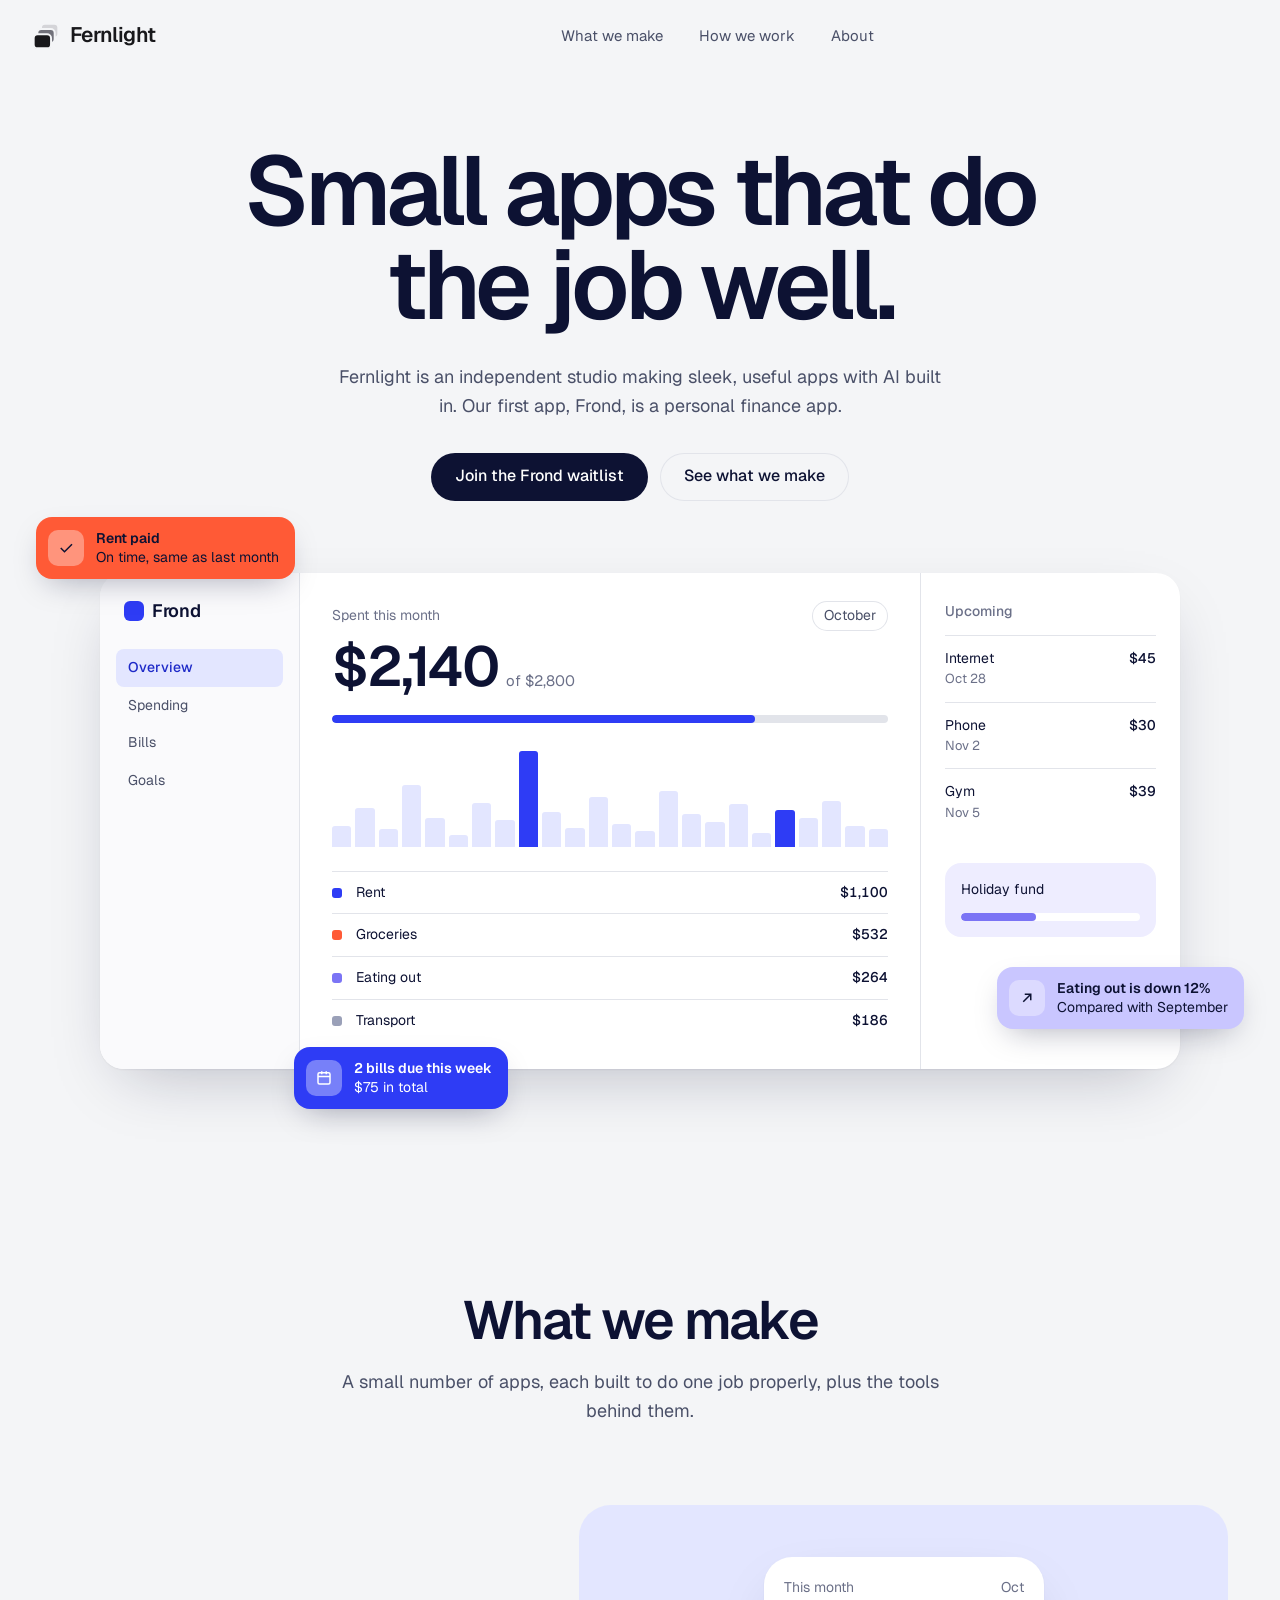
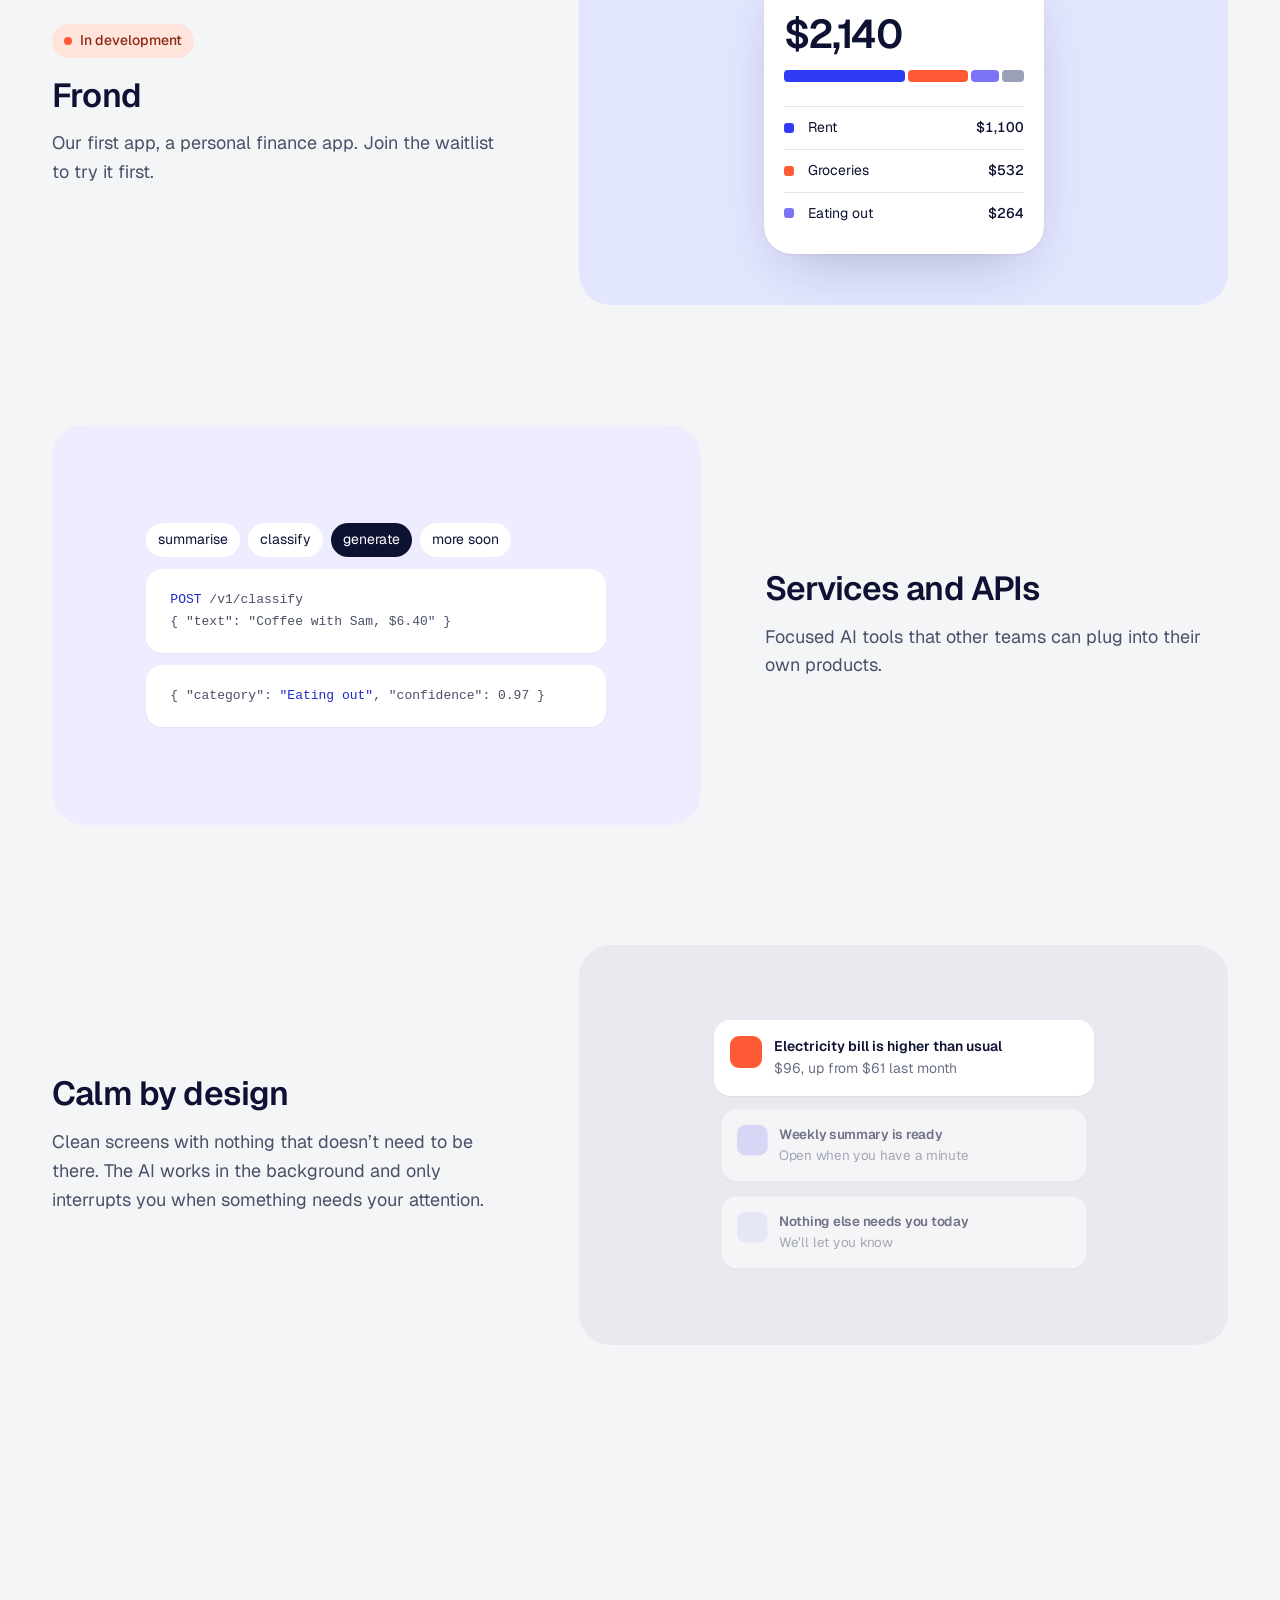
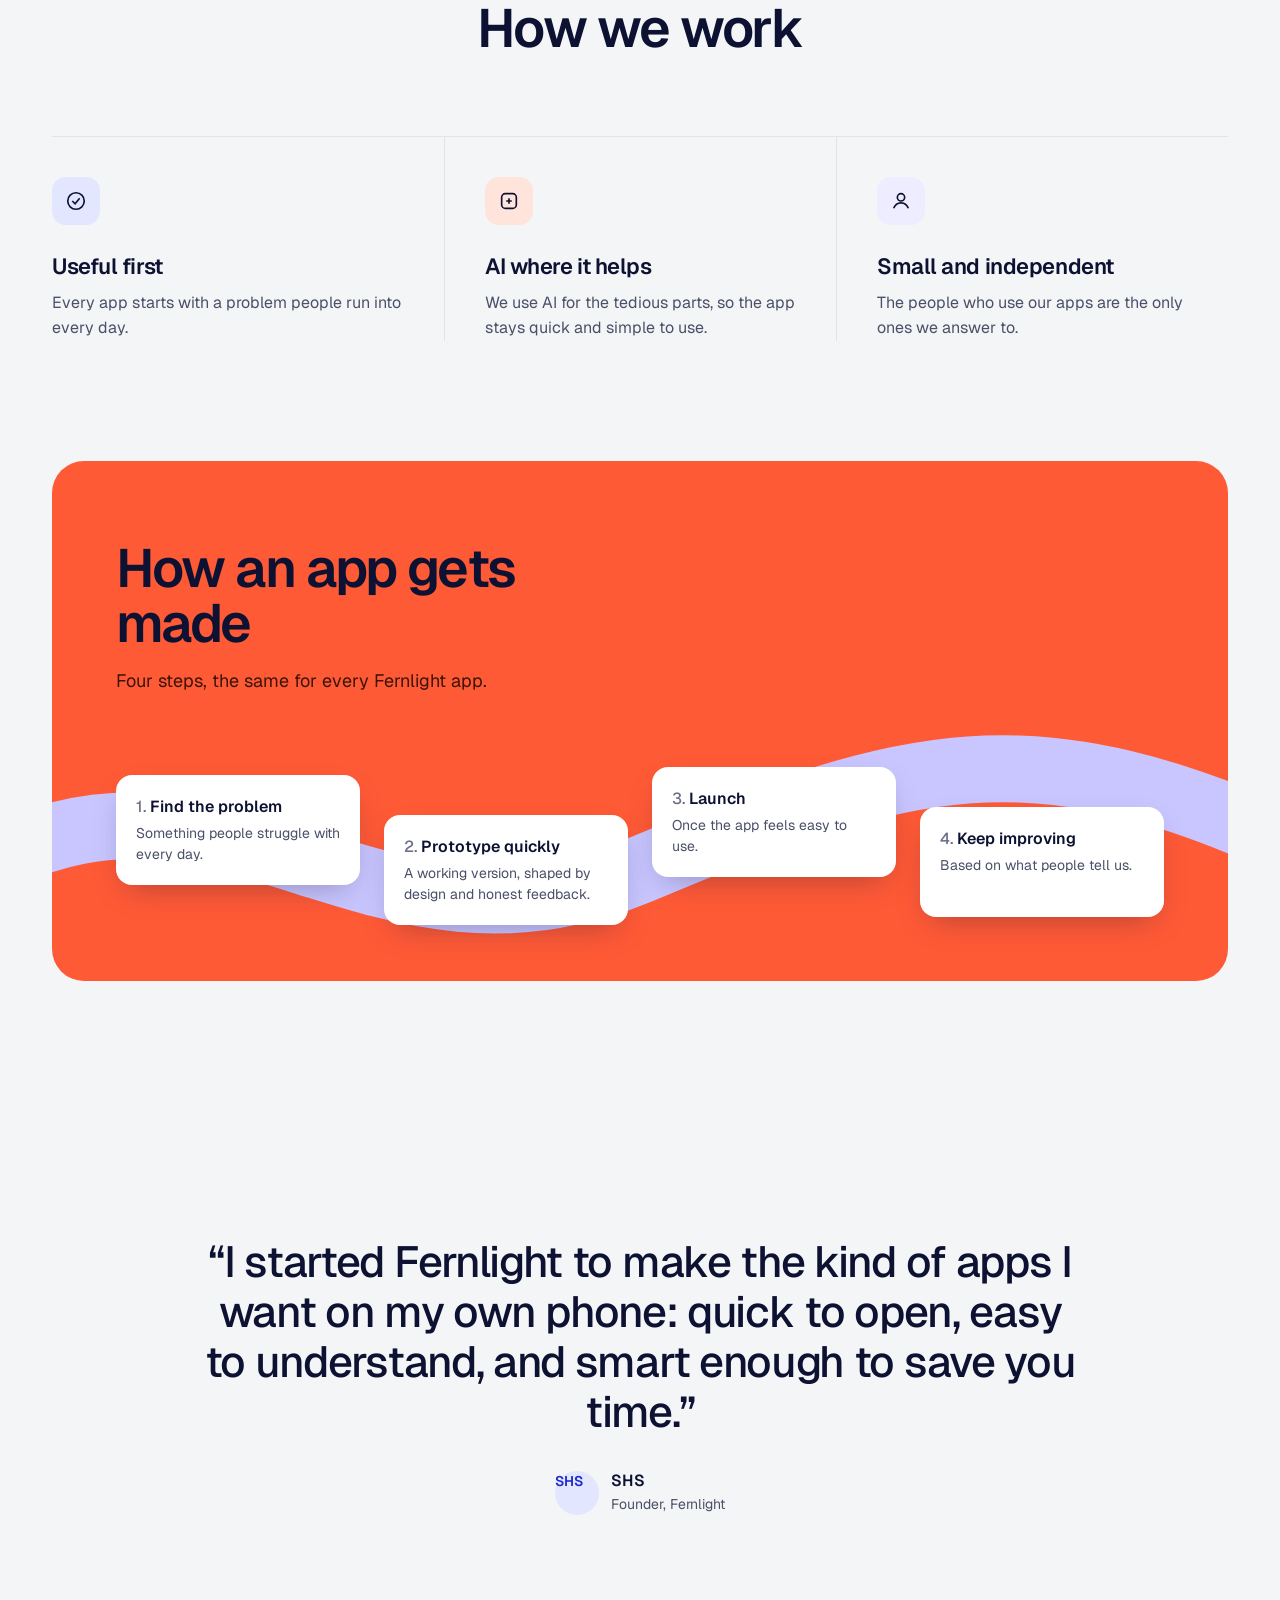
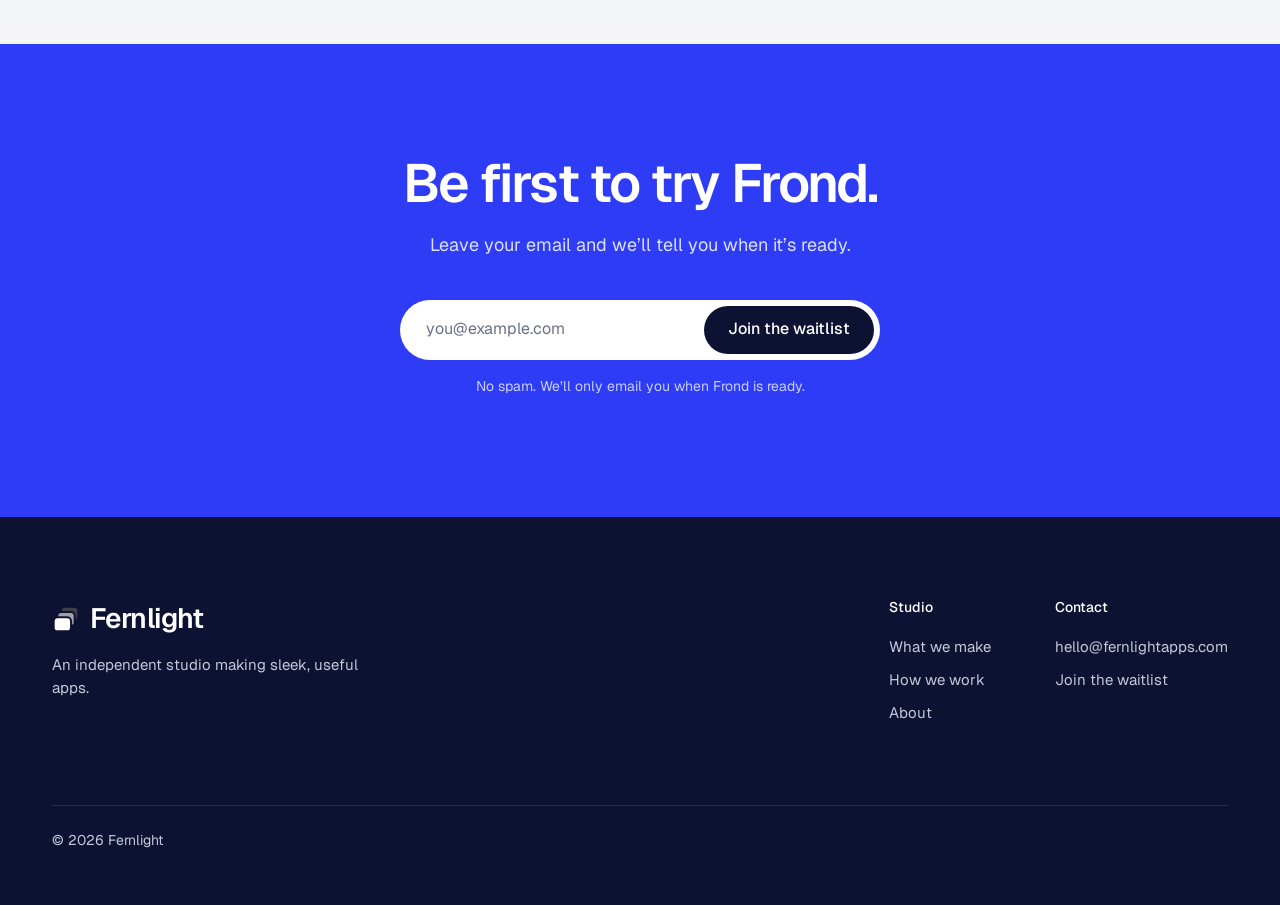
==== index.html @ ecfed5c1 "Use Geist for headlines instead of Bricolage Grotesque Co-Authored-By: Claude Opus 5.5 <noreply@anth" ====
<!doctype html>
<html lang="en">
<head>
  <meta charset="utf-8">
  <meta name="viewport" content="width=device-width, initial-scale=1">
  <title>Fernlight | Small apps that do the job well</title>
  <meta name="description" content="Fernlight is an independent studio making sleek, useful apps with AI built in. Our first app, Frond, is a personal finance app.">
  <link rel="canonical" href="https://fernlightapps.com/">
  <script>document.documentElement.classList.add('js');</script>

  <!-- Icons -->
  <link rel="icon" href="assets/favicon.svg" type="image/svg+xml">
  <link rel="icon" href="assets/favicon-32.png" sizes="32x32" type="image/png">
  <link rel="apple-touch-icon" href="assets/apple-touch-icon.png">
  <link rel="manifest" href="site.webmanifest">
  <meta name="theme-color" content="#F4F5F7">

  <!-- Social sharing -->
  <meta property="og:type" content="website">
  <meta property="og:site_name" content="Fernlight">
  <meta property="og:title" content="Fernlight | Small apps that do the job well">
  <meta property="og:description" content="An independent studio making sleek, useful apps with AI built in. Our first app, Frond, is coming soon.">
  <meta property="og:url" content="https://fernlightapps.com/">
  <meta property="og:image" content="https://fernlightapps.com/assets/og-image.png">
  <meta property="og:image:width" content="1200">
  <meta property="og:image:height" content="630">
  <meta name="twitter:card" content="summary_large_image">
  <meta name="twitter:title" content="Fernlight | Small apps that do the job well">
  <meta name="twitter:description" content="An independent studio making sleek, useful apps with AI built in.">
  <meta name="twitter:image" content="https://fernlightapps.com/assets/og-image.png">

  <!-- Fonts -->
  <link rel="preconnect" href="https://fonts.googleapis.com">
  <link rel="preconnect" href="https://fonts.gstatic.com" crossorigin>
  <link rel="stylesheet" href="https://fonts.googleapis.com/css2?family=Geist:wght@400;500;600;700&display=swap">

  <link rel="stylesheet" href="css/styles.css?v=8">
  <script src="js/main.js?v=8" defer></script>
</head>
<body>
  <a class="skip-link" href="#main">Skip to content</a>

  <div class="nav-bar">
    <header class="nav">
      <a class="brand" href="#top" aria-label="Fernlight, back to top">
        <svg class="brand-mark" viewBox="0 0 100 100" aria-hidden="true"><rect class="mk1" x="32" y="6" width="62" height="50" rx="14"/><rect class="mk2" x="19" y="25" width="62" height="50" rx="14"/><rect class="mk3" x="6" y="44" width="62" height="50" rx="14"/></svg>
        <span aria-hidden="true">Fernlight</span>
      </a>
      <nav aria-label="Sections">
        <ul class="nav-links">
          <li><a href="#make">What we make</a></li>
          <li><a href="#how">How we work</a></li>
          <li><a href="#note">About</a></li>
        </ul>
      </nav>
    </header>
  </div>

  <main id="main">
    <!-- ===== Hero ===== -->
    <section id="top" class="hero" aria-labelledby="hero-title">
      <div class="container">
        <h1 id="hero-title" class="hero-title">Small apps that do the job well.</h1>
        <p class="lede">Fernlight is an independent studio making sleek, useful apps with AI built in. Our first app, Frond, is a personal finance app.</p>
        <div class="hero-actions">
          <a class="btn btn-ink" href="#waitlist">Join the Frond waitlist</a>
          <a class="btn btn-ghost" href="#make">See what we make</a>
        </div>

        <!-- Frond preview: sample data, for illustration -->
        <div class="stage" role="img" aria-label="Preview of the Frond app: a month's spending of $2,140 against a $2,800 budget, broken down by category, with upcoming bills.">
          <div class="window" aria-hidden="true">
            <div class="win-side">
              <div class="win-app"><i></i>Frond</div>
              <ul class="win-nav">
                <li class="on">Overview</li>
                <li>Spending</li>
                <li>Bills</li>
                <li>Goals</li>
              </ul>
            </div>
            <div class="win-main">
              <div class="win-head">
                <p class="win-label">Spent this month</p>
                <span class="win-month">October</span>
              </div>
              <p class="win-total">$2,140<small>of $2,800</small></p>
              <div class="budget"><span></span></div>
              <div class="bars">
                <span style="--h:22%"></span><span style="--h:40%"></span><span style="--h:18%"></span><span style="--h:64%"></span><span style="--h:30%"></span><span style="--h:12%"></span><span style="--h:46%"></span><span style="--h:28%"></span><span style="--h:100%" class="hi"></span><span style="--h:36%"></span><span style="--h:20%"></span><span style="--h:52%"></span><span style="--h:24%"></span><span style="--h:16%"></span><span style="--h:58%"></span><span style="--h:34%"></span><span style="--h:26%"></span><span style="--h:44%"></span><span style="--h:14%"></span><span style="--h:38%" class="hi"></span><span style="--h:30%"></span><span style="--h:48%"></span><span style="--h:22%"></span><span style="--h:18%"></span>
              </div>
              <ul class="cats">
                <li><i style="--c:#2E3CF5"></i>Rent<b>$1,100</b></li>
                <li><i style="--c:#FF5A36"></i>Groceries<b>$532</b></li>
                <li><i style="--c:#7B74F5"></i>Eating out<b>$264</b></li>
                <li><i style="--c:#9AA0B8"></i>Transport<b>$186</b></li>
              </ul>
            </div>
            <div class="win-aside">
              <h3>Upcoming</h3>
              <ul class="bills">
                <li><div>Internet<span>Oct 28</span></div><b>$45</b></li>
                <li><div>Phone<span>Nov 2</span></div><b>$30</b></li>
                <li><div>Gym<span>Nov 5</span></div><b>$39</b></li>
              </ul>
              <div class="goal">
                <p>Holiday fund</p>
                <div class="budget"><span></span></div>
              </div>
            </div>
          </div>
          <div class="chip chip-coral" aria-hidden="true">
            <i><svg width="18" height="18" viewBox="0 0 24 24" fill="none" stroke="currentColor" stroke-width="2"><path d="M5 12l5 5L20 7"/></svg></i>
            <div><strong>Rent paid</strong>On time, same as last month</div>
          </div>
          <div class="chip chip-lilac" aria-hidden="true">
            <i><svg width="18" height="18" viewBox="0 0 24 24" fill="none" stroke="currentColor" stroke-width="2"><path d="M7 17L17 7M9 7h8v8"/></svg></i>
            <div><strong>Eating out is down 12%</strong>Compared with September</div>
          </div>
          <div class="chip chip-cobalt" aria-hidden="true">
            <i><svg width="18" height="18" viewBox="0 0 24 24" fill="none" stroke="currentColor" stroke-width="2"><rect x="4" y="5" width="16" height="15" rx="2"/><path d="M4 10h16M9 3v4M15 3v4"/></svg></i>
            <div><strong>2 bills due this week</strong>$75 in total</div>
          </div>
        </div>
      </div>
    </section>

    <!-- ===== What we make ===== -->
    <section id="make" class="section" aria-labelledby="make-title">
      <div class="container">
        <div class="section-head">
          <h2 id="make-title" class="h-section">What we make</h2>
          <p class="lede">A small number of apps, each built to do one job properly, plus the tools behind them.</p>
        </div>

        <div class="rows">
          <article class="row">
            <div class="row-copy">
              <span class="status">In development</span>
              <h3 class="h-row">Frond</h3>
              <p class="lede">Our first app, a personal finance app. Join the waitlist to try it first.</p>
            </div>
            <div class="panel panel-cobalt" aria-hidden="true">
              <div class="phone">
                <div class="phone-top"><span>This month</span><span>Oct</span></div>
                <p class="win-total">$2,140</p>
                <div class="split"><span style="--w:51;--c:#2E3CF5"></span><span style="--w:25;--c:#FF5A36"></span><span style="--w:12;--c:#7B74F5"></span><span style="--w:9;--c:#9AA0B8"></span></div>
                <ul class="cats">
                  <li><i style="--c:#2E3CF5"></i>Rent<b>$1,100</b></li>
                  <li><i style="--c:#FF5A36"></i>Groceries<b>$532</b></li>
                  <li><i style="--c:#7B74F5"></i>Eating out<b>$264</b></li>
                </ul>
              </div>
            </div>
          </article>

          <article class="row flip">
            <div class="row-copy">
              <h3 class="h-row">Services and APIs</h3>
              <p class="lede">Focused AI tools that other teams can plug into their own products.</p>
            </div>
            <div class="panel panel-lilac" aria-hidden="true">
              <div class="api">
                <div class="api-tags"><span>summarise</span><span>classify</span><span class="on">generate</span><span>more soon</span></div>
                <div class="api-card"><code><b>POST</b> /v1/classify
{ "text": "Coffee with Sam, $6.40" }</code></div>
                <div class="api-card"><code>{ "category": <b>"Eating out"</b>, "confidence": 0.97 }</code></div>
              </div>
            </div>
          </article>

          <article class="row">
            <div class="row-copy">
              <h3 class="h-row">Calm by design</h3>
              <p class="lede">Clean screens with nothing that doesn’t need to be there. The AI works in the background and only interrupts you when something needs your attention.</p>
            </div>
            <div class="panel panel-grey" aria-hidden="true">
              <div class="stack">
                <div class="note"><i style="--c:#FF5A36"></i><div><strong>Electricity bill is higher than usual</strong><span>$96, up from $61 last month</span></div></div>
                <div class="note muted"><i style="--c:#C9C6FF"></i><div><strong>Weekly summary is ready</strong><span>Open when you have a minute</span></div></div>
                <div class="note muted"><i style="--c:#E3E6FF"></i><div><strong>Nothing else needs you today</strong><span>We’ll let you know</span></div></div>
              </div>
            </div>
          </article>
        </div>
      </div>
    </section>

    <!-- ===== How we work ===== -->
    <section id="how" class="section" aria-labelledby="how-title">
      <div class="container">
        <div class="section-head">
          <h2 id="how-title" class="h-section">How we work</h2>
        </div>
        <div class="principles">
          <div class="principle">
            <span class="icon" style="--c:#E3E6FF" aria-hidden="true"><svg width="22" height="22" viewBox="0 0 24 24" fill="none" stroke="currentColor" stroke-width="1.8"><circle cx="12" cy="12" r="9"/><path d="M8 12l3 3 5-6"/></svg></span>
            <h3>Useful first</h3>
            <p>Every app starts with a problem people run into every day.</p>
          </div>
          <div class="principle">
            <span class="icon" style="--c:#FFE4DC" aria-hidden="true"><svg width="22" height="22" viewBox="0 0 24 24" fill="none" stroke="currentColor" stroke-width="1.8"><rect x="4" y="4" width="16" height="16" rx="4"/><path d="M9 12h6M12 9v6"/></svg></span>
            <h3>AI where it helps</h3>
            <p>We use AI for the tedious parts, so the app stays quick and simple to use.</p>
          </div>
          <div class="principle">
            <span class="icon" style="--c:#EEEDFF" aria-hidden="true"><svg width="22" height="22" viewBox="0 0 24 24" fill="none" stroke="currentColor" stroke-width="1.8"><circle cx="12" cy="8" r="4"/><path d="M4 20c1.5-4 4.5-6 8-6s6.5 2 8 6"/></svg></span>
            <h3>Small and independent</h3>
            <p>The people who use our apps are the only ones we answer to.</p>
          </div>
        </div>

        <div class="process">
          <svg class="route" viewBox="0 0 1200 560" preserveAspectRatio="none" aria-hidden="true">
            <path d="M-60 430 C 180 300, 330 560, 600 440 S 1000 280, 1280 420" fill="none" stroke="#C9C6FF" stroke-width="72" stroke-linecap="round"/>
          </svg>
          <h2 class="h-section">How an app gets made</h2>
          <p>Four steps, the same for every Fernlight app.</p>
          <ol class="steps">
            <li class="step"><h3>Find the problem</h3><p>Something people struggle with every day.</p></li>
            <li class="step"><h3>Prototype quickly</h3><p>A working version, shaped by design and honest feedback.</p></li>
            <li class="step"><h3>Launch</h3><p>Once the app feels easy to use.</p></li>
            <li class="step"><h3>Keep improving</h3><p>Based on what people tell us.</p></li>
          </ol>
        </div>
      </div>
    </section>

    <!-- ===== Founder note ===== -->
    <section id="note" class="section" aria-label="A note from the founder">
      <div class="container">
        <figure class="quote">
          <blockquote>
            <p>“I started Fernlight to make the kind of apps I want on my own phone: quick to open, easy to understand, and smart enough to save you time.”</p>
          </blockquote>
          <figcaption>
            <span class="avatar" aria-hidden="true">SHS</span>
            <div><strong>SHS</strong><span>Founder, Fernlight</span></div>
          </figcaption>
        </figure>
      </div>
    </section>

    <!-- ===== Waitlist ===== -->
    <section id="waitlist" class="cta" aria-labelledby="waitlist-title">
      <div class="container">
        <h2 id="waitlist-title" class="h-section">Be first to try Frond.</h2>
        <p class="lede">Leave your email and we’ll tell you when it’s ready.</p>
        <!-- Waitlist signups go to Buttondown. See README.md → "Waitlist form". -->
        <form class="form" data-waitlist novalidate method="post" target="_blank" action="https://buttondown.com/api/emails/embed-subscribe/sanitydub">
          <input type="hidden" name="embed" value="1">
          <label class="visually-hidden" for="email">Email address</label>
          <input class="input" id="email" name="email" type="email" autocomplete="email" placeholder="you@example.com" required>
          <button class="btn btn-ink" type="submit">Join the waitlist</button>
        </form>
        <p class="form-status" data-form-status role="status" aria-live="polite"></p>
        <p class="form-note">No spam. We’ll only email you when Frond is ready.</p>
      </div>
    </section>
  </main>

  <footer class="footer">
    <div class="container">
      <div class="footer-top">
        <div>
          <a class="brand" href="#top">
            <svg class="brand-mark" viewBox="0 0 100 100" aria-hidden="true"><rect class="mk1" x="32" y="6" width="62" height="50" rx="14"/><rect class="mk2" x="19" y="25" width="62" height="50" rx="14"/><rect class="mk3" x="6" y="44" width="62" height="50" rx="14"/></svg>
            Fernlight
          </a>
          <p class="footer-tag">An independent studio making sleek, useful apps.</p>
        </div>
        <div class="footer-cols">
          <nav class="footer-col" aria-labelledby="f-studio">
            <h2 id="f-studio">Studio</h2>
            <ul>
              <li><a href="#make">What we make</a></li>
              <li><a href="#how">How we work</a></li>
              <li><a href="#note">About</a></li>
            </ul>
          </nav>
          <div class="footer-col">
            <h2>Contact</h2>
            <ul>
              <li><a href="mailto:hello@fernlightapps.com">hello@fernlightapps.com</a></li>
              <li><a href="#waitlist">Join the waitlist</a></li>
            </ul>
          </div>
        </div>
      </div>
      <p class="footer-bottom">© <span data-year>2026</span> Fernlight</p>
    </div>
  </footer>
</body>
</html>
---- css/styles.css ----
/* ==========================================================================
   Fernlight: styles
   Colours and type live in the tokens below. Spacing uses an 8-point scale.
   ========================================================================== */

:root {
  /* Colour */
  --canvas: #F4F5F7;
  --surface: #FFFFFF;
  --ink: #0D1233;
  --ink-2: #4A5068;
  --ink-3: #6B7088;
  --line: #E2E4EA;
  --cobalt: #2E3CF5;
  --cobalt-deep: #1E2AC8;
  --cobalt-tint: #E3E6FF;
  --coral: #FF5A36;
  --coral-tint: #FFE4DC;
  --lilac: #C9C6FF;
  --lilac-tint: #EEEDFF;

  /* Type */
  --display: 'Geist', system-ui, -apple-system, 'Segoe UI', sans-serif;
  --body: 'Geist', system-ui, -apple-system, 'Segoe UI', sans-serif;

  /* Shape and motion */
  --r-sm: 8px;
  --r-md: 16px;
  --r-lg: 24px;
  --r-xl: 32px;
  --ease: cubic-bezier(.2, .8, .2, 1);
  --shadow-window: 0 1px 2px rgba(13, 18, 51, .06), 0 24px 64px -24px rgba(13, 18, 51, .28);
  --shadow-chip: 0 12px 32px -12px rgba(13, 18, 51, .35);

  --gutter: 32px;
}

@media (max-width: 860px) { :root { --gutter: 16px; } }

/* ---------- Base ---------- */
*, *::before, *::after { box-sizing: border-box; }

html { scroll-padding-top: 88px; }
@media (prefers-reduced-motion: no-preference) { html { scroll-behavior: smooth; } }

body {
  margin: 0;
  background: var(--canvas);
  color: var(--ink);
  font-family: var(--body);
  font-size: 16px;
  line-height: 1.55;
  -webkit-font-smoothing: antialiased;
  text-rendering: optimizeLegibility;
}

a { color: inherit; }
img, svg { display: block; }
:focus-visible { outline: 2px solid var(--cobalt); outline-offset: 3px; border-radius: 4px; }

.skip-link {
  position: absolute;
  left: var(--gutter);
  top: -80px;
  z-index: 100;
  padding: 12px 20px;
  border-radius: var(--r-sm);
  background: var(--ink);
  color: #fff;
  font-weight: 500;
  text-decoration: none;
}
.skip-link:focus { top: 16px; }

.visually-hidden {
  position: absolute;
  width: 1px;
  height: 1px;
  margin: -1px;
  overflow: hidden;
  clip: rect(0 0 0 0);
  white-space: nowrap;
  border: 0;
}

.container { width: 100%; max-width: 1240px; margin: 0 auto; padding: 0 var(--gutter); }

/* Type scale: 14 / 16 / 18 / 22 / 32 / 48 / 64+ */
h1, h2, h3 { margin: 0; font-family: var(--display); font-weight: 600; color: var(--ink); }
.h-section {
  font-size: clamp(32px, 4.2vw, 56px);
  line-height: 1.02;
  letter-spacing: -.035em;
  font-variation-settings: 'wdth' 85, 'opsz' 72;
}
.h-row {
  font-size: clamp(28px, 2.6vw, 36px);
  line-height: 1.08;
  letter-spacing: -.025em;
  font-variation-settings: 'wdth' 88, 'opsz' 48;
}
.lede { margin: 0; font-size: 18px; line-height: 1.6; color: var(--ink-2); max-width: 60ch; }

/* ---------- Buttons ---------- */
.btn {
  display: inline-flex;
  align-items: center;
  justify-content: center;
  gap: 8px;
  min-height: 48px;
  padding: 0 24px;
  border: 0;
  border-radius: 999px;
  font: inherit;
  font-weight: 500;
  font-size: 16px;
  text-decoration: none;
  cursor: pointer;
  transition: background-color .2s ease, transform .2s var(--ease);
}
.btn:active { transform: scale(.98); }
.btn-ink { background: var(--ink); color: #fff; }
.btn-ink:hover { background: #222A5C; }
.btn-ghost { background: transparent; color: var(--ink); box-shadow: inset 0 0 0 1px var(--line); }
.btn-ghost:hover { background: var(--surface); }
.btn-small { min-height: 40px; padding: 0 16px; font-size: 15px; }

/* ---------- Nav ---------- */
.nav-bar {
  position: sticky;
  top: 0;
  z-index: 50;
  background: var(--canvas);
  border-bottom: 1px solid transparent;
}
.nav {
  display: flex;
  align-items: center;
  gap: 32px;
  padding: 16px var(--gutter);
}
.brand {
  display: inline-flex;
  align-items: center;
  gap: 10px;
  font-family: var(--body);
  font-weight: 600;
  font-size: 21px;
  letter-spacing: -.03em;
  text-decoration: none;
}
.brand-mark { width: 28px; height: 28px; }

/* Logo: the Stack mark in the Graphite palette (graphite #18181B, steel #71717A,
   mist #D4D4D8). Three windows in three tones, separated by a cut in the
   background colour. */
.brand { color: #18181B; --mk1: #D4D4D8; --mk2: #71717A; --mk3: #18181B; --mk-cut: var(--canvas); }
.footer .brand { color: #FFFFFF; --mk1: #3F3F46; --mk2: #A1A1AA; --mk3: #FFFFFF; --mk-cut: var(--ink); }
.mk1, .mk2, .mk3 { stroke: var(--mk-cut); stroke-width: 7; }
.mk1 { fill: var(--mk1); }
.mk2 { fill: var(--mk2); }
.mk3 { fill: var(--mk3); }
.nav > nav { margin: 0 auto; }
.nav-links { display: flex; gap: 8px; margin: 0; padding: 0; list-style: none; }
.nav-links a {
  display: inline-block;
  padding: 8px 14px;
  border-radius: 999px;
  color: var(--ink-2);
  font-size: 15px;
  text-decoration: none;
  transition: background-color .2s ease, color .2s ease;
}
.nav-links a:hover { background: var(--surface); color: var(--ink); }

/* ---------- Hero ---------- */
.hero { padding: 72px 0 0; text-align: center; overflow-x: clip; }
.hero-title {
  max-width: 13ch;
  margin: 0 auto;
  font-size: clamp(48px, 7.6vw, 112px);
  line-height: .96;
  letter-spacing: -.045em;
  font-weight: 600;
  font-variation-settings: 'wdth' 92, 'opsz' 96;
}
.hero .lede { margin: 32px auto 0; max-width: 52ch; }
.hero-actions { display: flex; justify-content: center; gap: 12px; margin-top: 32px; flex-wrap: wrap; }

/* App window */
.stage { position: relative; max-width: 1080px; margin: 72px auto 0; padding: 0 0 96px; }
.window {
  position: relative;
  display: grid;
  grid-template-columns: 200px minmax(0, 1fr) 260px;
  min-height: 460px;
  border-radius: var(--r-lg);
  background: var(--surface);
  box-shadow: var(--shadow-window);
  text-align: left;
  overflow: hidden;
}
.win-side { padding: 24px 16px; border-right: 1px solid var(--line); background: #FAFAFC; }
.win-app { display: flex; align-items: center; gap: 8px; padding: 0 8px 24px; font-family: var(--display); font-weight: 600; font-size: 18px; letter-spacing: -.02em; }
.win-app i { width: 20px; height: 20px; border-radius: 6px; background: var(--cobalt); }
.win-nav { margin: 0; padding: 0; list-style: none; font-size: 14px; color: var(--ink-2); }
.win-nav li { padding: 8px 12px; border-radius: var(--r-sm); }
.win-nav li.on { background: var(--cobalt-tint); color: var(--cobalt-deep); font-weight: 500; }

.win-main { padding: 28px 32px; }
.win-head { display: flex; justify-content: space-between; align-items: baseline; gap: 16px; }
.win-label { margin: 0; font-size: 14px; color: var(--ink-3); }
.win-month { font-size: 14px; color: var(--ink-2); padding: 4px 12px; border-radius: 999px; box-shadow: inset 0 0 0 1px var(--line); }
.win-total { margin: 8px 0 0; font-family: var(--display); font-weight: 600; font-size: 56px; line-height: 1; letter-spacing: -.04em; font-variation-settings: 'wdth' 82; }
.win-total small { font-family: var(--body); font-weight: 400; font-size: 15px; letter-spacing: 0; color: var(--ink-3); margin-left: 8px; }
.budget { height: 8px; margin: 20px 0 28px; border-radius: 999px; background: var(--line); overflow: hidden; }
.budget span { display: block; height: 100%; width: 76%; border-radius: inherit; background: var(--cobalt); }
.bars { display: flex; align-items: flex-end; gap: 4px; height: 96px; }
.bars span { flex: 1; height: var(--h); border-radius: 3px 3px 0 0; background: var(--cobalt-tint); }
.bars span.hi { background: var(--cobalt); }
.cats { margin: 24px 0 0; padding: 0; list-style: none; font-size: 14px; }
.cats li { display: grid; grid-template-columns: 12px 1fr auto; align-items: center; gap: 12px; padding: 10px 0; border-top: 1px solid var(--line); }
.cats i { width: 10px; height: 10px; border-radius: 3px; background: var(--c); }
.cats b { font-weight: 500; font-variant-numeric: tabular-nums; }

.win-aside { padding: 28px 24px; border-left: 1px solid var(--line); }
.win-aside h3 { font-family: var(--body); font-size: 14px; font-weight: 500; color: var(--ink-3); margin-bottom: 12px; }
.bills { margin: 0 0 28px; padding: 0; list-style: none; font-size: 14px; }
.bills li { display: flex; justify-content: space-between; gap: 12px; padding: 12px 0; border-top: 1px solid var(--line); }
.bills span { color: var(--ink-3); display: block; font-size: 13px; }
.bills b { font-weight: 500; font-variant-numeric: tabular-nums; }
.goal { padding: 16px; border-radius: var(--r-md); background: var(--lilac-tint); font-size: 14px; }
.goal p { margin: 0 0 12px; }
.goal .budget { margin: 0; background: #fff; }
.goal .budget span { width: 42%; background: #7B74F5; }

/* Floating chips around the window */
.chip {
  position: absolute;
  display: flex;
  align-items: center;
  gap: 12px;
  padding: 12px 16px 12px 12px;
  border-radius: var(--r-md);
  box-shadow: var(--shadow-chip);
  font-size: 14px;
  line-height: 1.35;
  text-align: left;
  max-width: 280px;
}
.chip i { flex: 0 0 auto; display: grid; place-items: center; width: 36px; height: 36px; border-radius: 10px; background: rgba(255, 255, 255, .35); }
.chip strong { display: block; font-weight: 600; }
.chip-coral { left: -64px; top: -56px; background: var(--coral); color: var(--ink); }
.chip-lilac { right: -64px; bottom: 136px; background: var(--lilac); color: var(--ink); }
.chip-cobalt { left: 18%; bottom: 56px; background: var(--cobalt); color: #fff; }

/* ---------- Sections ---------- */
.section { padding: 128px 0; }
.section-head { max-width: 640px; margin: 0 auto 80px; text-align: center; }
.section-head .lede { margin: 20px auto 0; }

/* Product rows */
.rows { display: grid; gap: 120px; }
.row { display: grid; grid-template-columns: minmax(0, 5fr) minmax(0, 7fr); gap: 64px; align-items: center; }
.row.flip { grid-template-columns: minmax(0, 7fr) minmax(0, 5fr); }
.row.flip .row-copy { order: 2; }
.row-copy .lede { margin-top: 16px; }
.status { display: inline-flex; align-items: center; gap: 8px; margin-bottom: 20px; padding: 6px 12px; border-radius: 999px; background: var(--coral-tint); color: #8A2A12; font-size: 14px; font-weight: 500; }
.status::before { content: ""; width: 8px; height: 8px; border-radius: 50%; background: var(--coral); }

.panel { position: relative; padding: 40px; border-radius: var(--r-xl); min-height: 400px; display: grid; place-items: center; overflow: hidden; }
.panel-cobalt { background: var(--cobalt-tint); }
.panel-lilac { background: var(--lilac-tint); }
.panel-grey { background: #E9EAEF; }

/* Row visuals */
.phone {
  width: 280px;
  padding: 20px;
  border-radius: 28px;
  background: var(--surface);
  box-shadow: var(--shadow-window);
  font-size: 14px;
}
.phone-top { display: flex; justify-content: space-between; color: var(--ink-3); margin-bottom: 16px; }
.phone .win-total { font-size: 40px; }
.split { display: flex; height: 12px; gap: 3px; margin: 16px 0 20px; }
.split span { flex: var(--w); border-radius: 4px; background: var(--c); }

.api { width: min(100%, 460px); display: grid; gap: 12px; }
.api-card { padding: 20px 24px; border-radius: var(--r-md); background: var(--surface); box-shadow: 0 1px 2px rgba(13, 18, 51, .06); }
.api-card code { display: block; font-family: ui-monospace, 'SF Mono', Menlo, monospace; font-size: 13px; line-height: 1.7; color: var(--ink-2); white-space: pre-wrap; }
.api-card code b { color: var(--cobalt-deep); font-weight: 500; }
.api-tags { display: flex; flex-wrap: wrap; gap: 8px; }
.api-tags span { padding: 6px 12px; border-radius: 999px; background: var(--surface); font-size: 14px; }
.api-tags span.on { background: var(--ink); color: #fff; }

.stack { width: min(100%, 380px); display: grid; gap: 12px; }
.note { display: flex; gap: 12px; align-items: flex-start; padding: 16px; border-radius: var(--r-md); background: var(--surface); box-shadow: 0 1px 2px rgba(13, 18, 51, .06); font-size: 14px; }
.note i { flex: 0 0 auto; width: 32px; height: 32px; border-radius: 9px; background: var(--c); }
.note strong { display: block; font-weight: 600; }
.note span { color: var(--ink-3); }
.note.muted { opacity: .55; transform: scale(.96); }

/* Principles */
.principles { display: grid; grid-template-columns: repeat(3, minmax(0, 1fr)); gap: 0; border-top: 1px solid var(--line); }
.principle { padding: 40px 40px 0 0; }
.principle + .principle { padding-left: 40px; border-left: 1px solid var(--line); }
.principle .icon { display: grid; place-items: center; width: 48px; height: 48px; margin-bottom: 24px; border-radius: 14px; background: var(--c); color: var(--ink); }
.principle h3 { font-size: 22px; letter-spacing: -.02em; font-variation-settings: 'wdth' 90; margin-bottom: 8px; }
.principle p { margin: 0; color: var(--ink-2); max-width: 36ch; }

/* Process panel */
.process {
  position: relative;
  margin-top: 120px;
  padding: 80px 64px 96px;
  border-radius: var(--r-xl);
  background: var(--coral);
  overflow: hidden;
}
.process h2 { position: relative; color: var(--ink); max-width: 12ch; }
.process > p { position: relative; margin: 16px 0 0; max-width: 44ch; font-size: 18px; color: #3B1408; }
.route { position: absolute; inset: 0; width: 100%; height: 100%; pointer-events: none; }
.steps { position: relative; display: grid; grid-template-columns: repeat(4, minmax(0, 1fr)); gap: 24px; margin: 80px 0 0; padding: 0; list-style: none; counter-reset: step; }
.step { padding: 20px; border-radius: var(--r-md); background: var(--surface); box-shadow: var(--shadow-chip); }
.step:nth-child(2) { transform: translateY(40px); }
.step:nth-child(3) { transform: translateY(-8px); }
.step:nth-child(4) { transform: translateY(32px); }
.step h3 { font-family: var(--body); font-size: 16px; font-weight: 600; margin-bottom: 4px; }
.step h3::before { counter-increment: step; content: counter(step) ". "; color: var(--ink-3); font-weight: 500; }
.step p { margin: 0; font-size: 14px; color: var(--ink-2); line-height: 1.5; }

/* Founder note */
.quote { max-width: 880px; margin: 0 auto; text-align: center; }
.quote blockquote { margin: 0; }
.quote blockquote p {
  margin: 0;
  font-family: var(--display);
  font-weight: 500;
  font-size: clamp(28px, 3.4vw, 44px);
  line-height: 1.15;
  letter-spacing: -.03em;
  font-variation-settings: 'wdth' 88, 'opsz' 48;
}
.quote figcaption { margin-top: 32px; display: inline-flex; align-items: center; gap: 12px; color: var(--ink-2); }
.avatar { width: 44px; height: 44px; border-radius: 50%; background: var(--cobalt-tint); display: grid; place-items: center; font-weight: 600; font-size: 14px; color: var(--cobalt-deep); }
.quote figcaption strong { color: var(--ink); font-weight: 600; display: block; text-align: left; }
.quote figcaption span { font-size: 14px; display: block; text-align: left; }

/* Waitlist band */
.cta { background: var(--cobalt); color: #fff; padding: 112px 0 120px; text-align: center; }
.cta h2 { color: #fff; }
.cta .lede { color: #DCE0FF; margin: 20px auto 0; }
.form { display: flex; gap: 8px; max-width: 480px; margin: 40px auto 0; padding: 6px; border-radius: 999px; background: #fff; }
.input {
  flex: 1 1 auto;
  min-width: 0;
  min-height: 48px;
  padding: 0 20px;
  border: 0;
  border-radius: 999px;
  background: transparent;
  color: var(--ink);
  font: inherit;
  font-size: 16px;
}
.input::placeholder { color: var(--ink-3); }
.input:focus-visible { outline-offset: 0; }
.cta :focus-visible { outline-color: #fff; }
.cta .form :focus-visible { outline-color: var(--cobalt); }
.form-note { margin: 16px 0 0; font-size: 14px; color: #C9CEFF; }
.form-status:empty { display: none; }
.form-status { max-width: 480px; margin: 16px auto 0; padding: 12px 20px; border-radius: var(--r-md); background: rgba(255, 255, 255, .14); font-size: 15px; }

/* Footer */
.footer { background: var(--ink); color: #C5C8D8; padding: 80px 0 40px; }
.footer-top { display: flex; flex-wrap: wrap; justify-content: space-between; gap: 48px; }
.footer .brand { color: #fff; font-size: 28px; }
.footer-tag { margin: 12px 0 0; max-width: 32ch; font-size: 15px; }
.footer-cols { display: flex; gap: 64px; flex-wrap: wrap; }
.footer-col h2 { font-family: var(--body); font-size: 14px; font-weight: 500; color: #fff; margin-bottom: 16px; }
.footer-col ul { margin: 0; padding: 0; list-style: none; display: grid; gap: 10px; font-size: 15px; }
.footer-col a { text-decoration: none; }
.footer-col a:hover { color: #fff; text-decoration: underline; }
.footer-bottom { margin-top: 80px; padding-top: 24px; border-top: 1px solid #262C52; font-size: 14px; }

/* 404 */
.lost { min-height: 70vh; display: grid; place-content: center; justify-items: center; gap: 24px; padding: 96px var(--gutter); text-align: center; }
.lost h1 { font-size: clamp(44px, 6vw, 80px); line-height: 1; letter-spacing: -.04em; font-variation-settings: 'wdth' 80, 'opsz' 96; }
.lost p { margin: 0; color: var(--ink-2); max-width: 40ch; }

/* ---------- Responsive ---------- */
@media (max-width: 1080px) {
  .window { grid-template-columns: 180px minmax(0, 1fr); }
  .win-aside { display: none; }
  .chip-lilac { right: -16px; bottom: 120px; }
  .chip-coral { left: -16px; }
}
@media (max-width: 860px) {
  .nav-links { display: none; }
  .nav { justify-content: space-between; }
  .hero { padding-top: 48px; }
  .stage { margin-top: 48px; padding-bottom: 72px; }
  .window { grid-template-columns: minmax(0, 1fr); min-height: 0; }
  .win-side { display: none; }
  .win-main { padding: 24px 20px; }
  .chip { position: relative; left: auto; right: auto; top: auto; bottom: auto; margin: -28px auto 0; max-width: none; width: fit-content; }
  .chip-lilac, .chip-cobalt { display: none; }
  .section { padding: 88px 0; }
  .section-head { margin-bottom: 56px; }
  .rows { gap: 72px; }
  .row, .row.flip { grid-template-columns: minmax(0, 1fr); gap: 32px; }
  .row.flip .row-copy { order: 0; }
  .panel { min-height: 320px; padding: 24px; }
  .principles { grid-template-columns: minmax(0, 1fr); }
  .principle, .principle + .principle { padding: 32px 0; border-left: 0; }
  .principle + .principle { border-top: 1px solid var(--line); }
  .process { padding: 56px 24px 40px; }
  .route { display: none; }
  .steps { grid-template-columns: minmax(0, 1fr); margin-top: 40px; gap: 12px; }
  .step:nth-child(n) { transform: none; }
  .cta { padding: 88px 0 96px; }
}
@media (max-width: 480px) {
  .brand { font-size: 20px; }
  .form { flex-direction: column; border-radius: var(--r-lg); }
  .form .btn { width: 100%; }
}

/* ---------- Motion: one orchestrated hero entrance ---------- */
@media (prefers-reduced-motion: no-preference) {
  .js .hero-title,
  .js .hero .lede,
  .js .hero-actions { animation: rise .9s var(--ease) both; }
  .js .hero .lede { animation-delay: .08s; }
  .js .hero-actions { animation-delay: .16s; }
  .js .window { animation: lift 1.1s var(--ease) .28s both; }
  .js .chip { animation: pop .7s var(--ease) both; }
  .js .chip-coral { animation-delay: .9s; }
  .js .chip-lilac { animation-delay: 1.05s; }
  .js .chip-cobalt { animation-delay: 1.2s; }
}
@keyframes rise { from { opacity: 0; transform: translateY(16px); } to { opacity: 1; transform: none; } }
@keyframes lift { from { opacity: 0; transform: translateY(48px) scale(.98); } to { opacity: 1; transform: none; } }
@keyframes pop { from { opacity: 0; transform: translateY(12px) scale(.92); } to { opacity: 1; transform: none; } }

@media (prefers-reduced-motion: reduce) {
  *, *::before, *::after { animation: none !important; transition: none !important; }
}
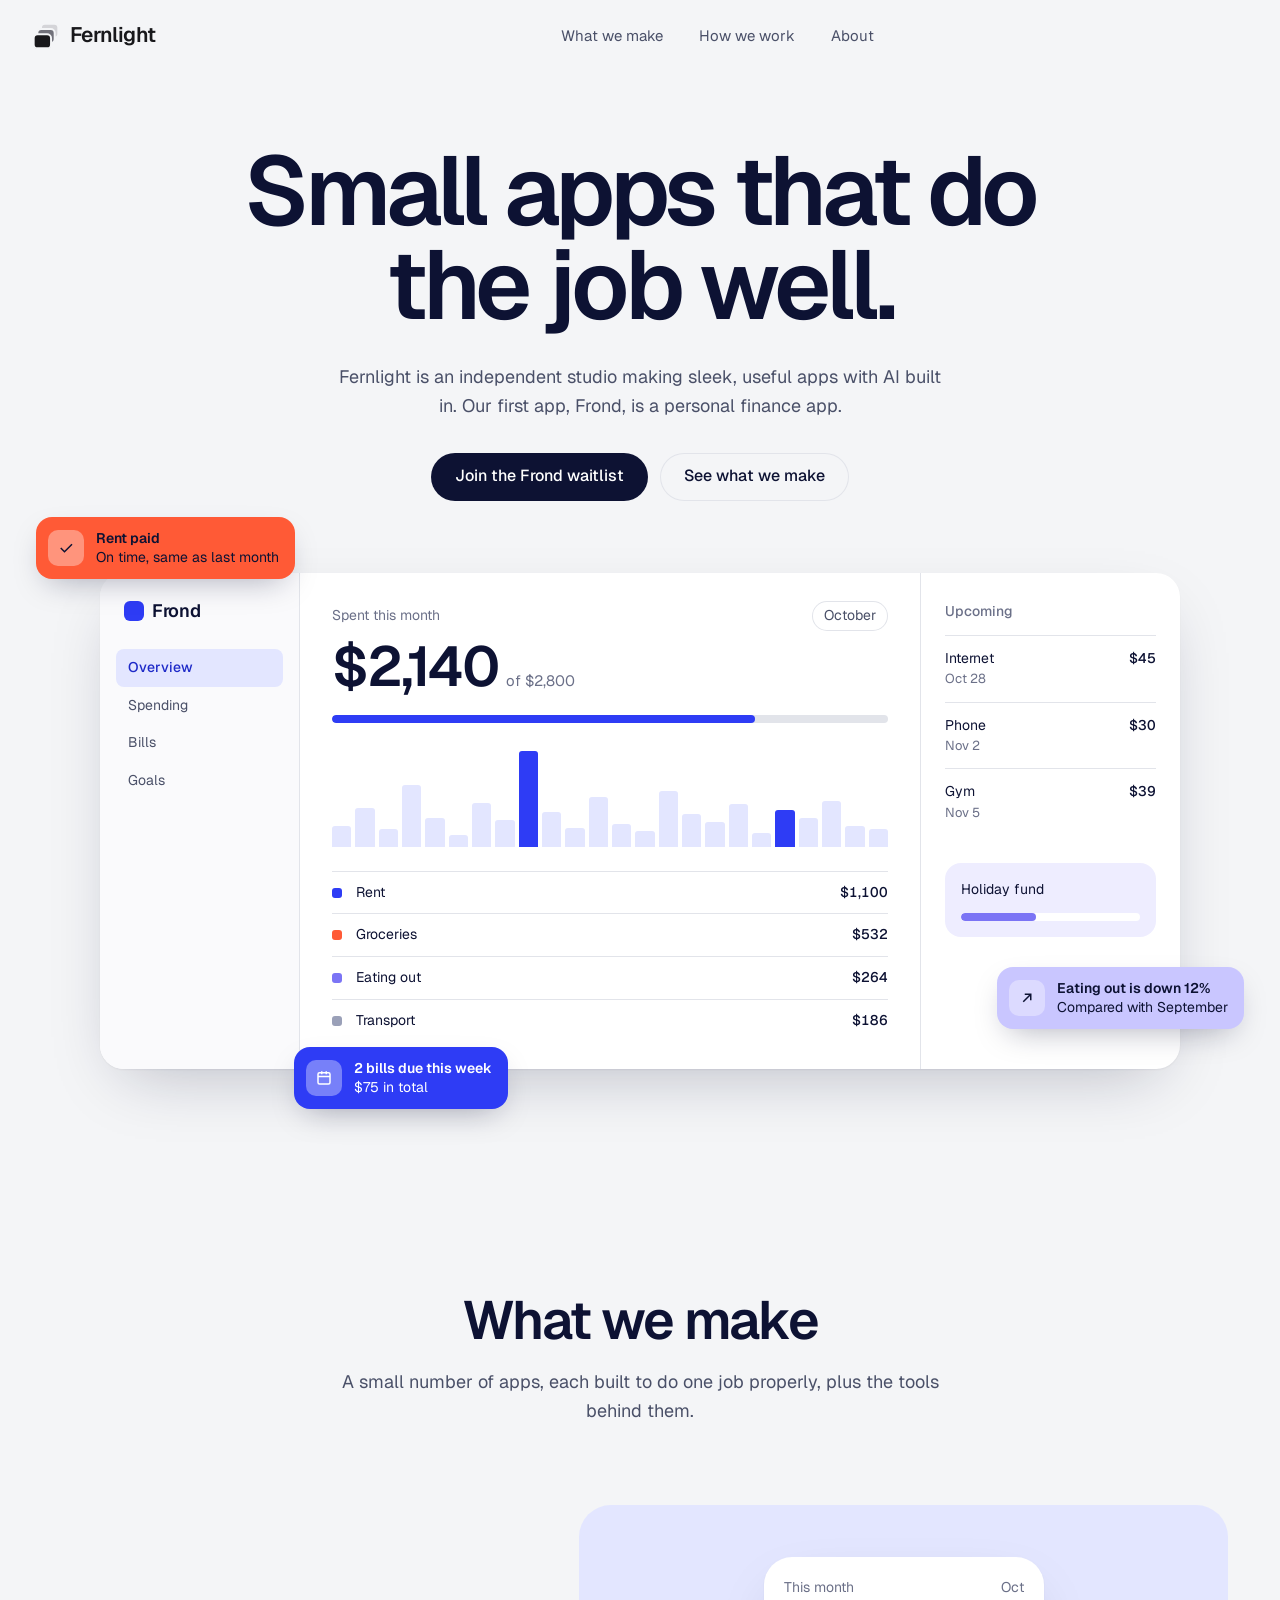
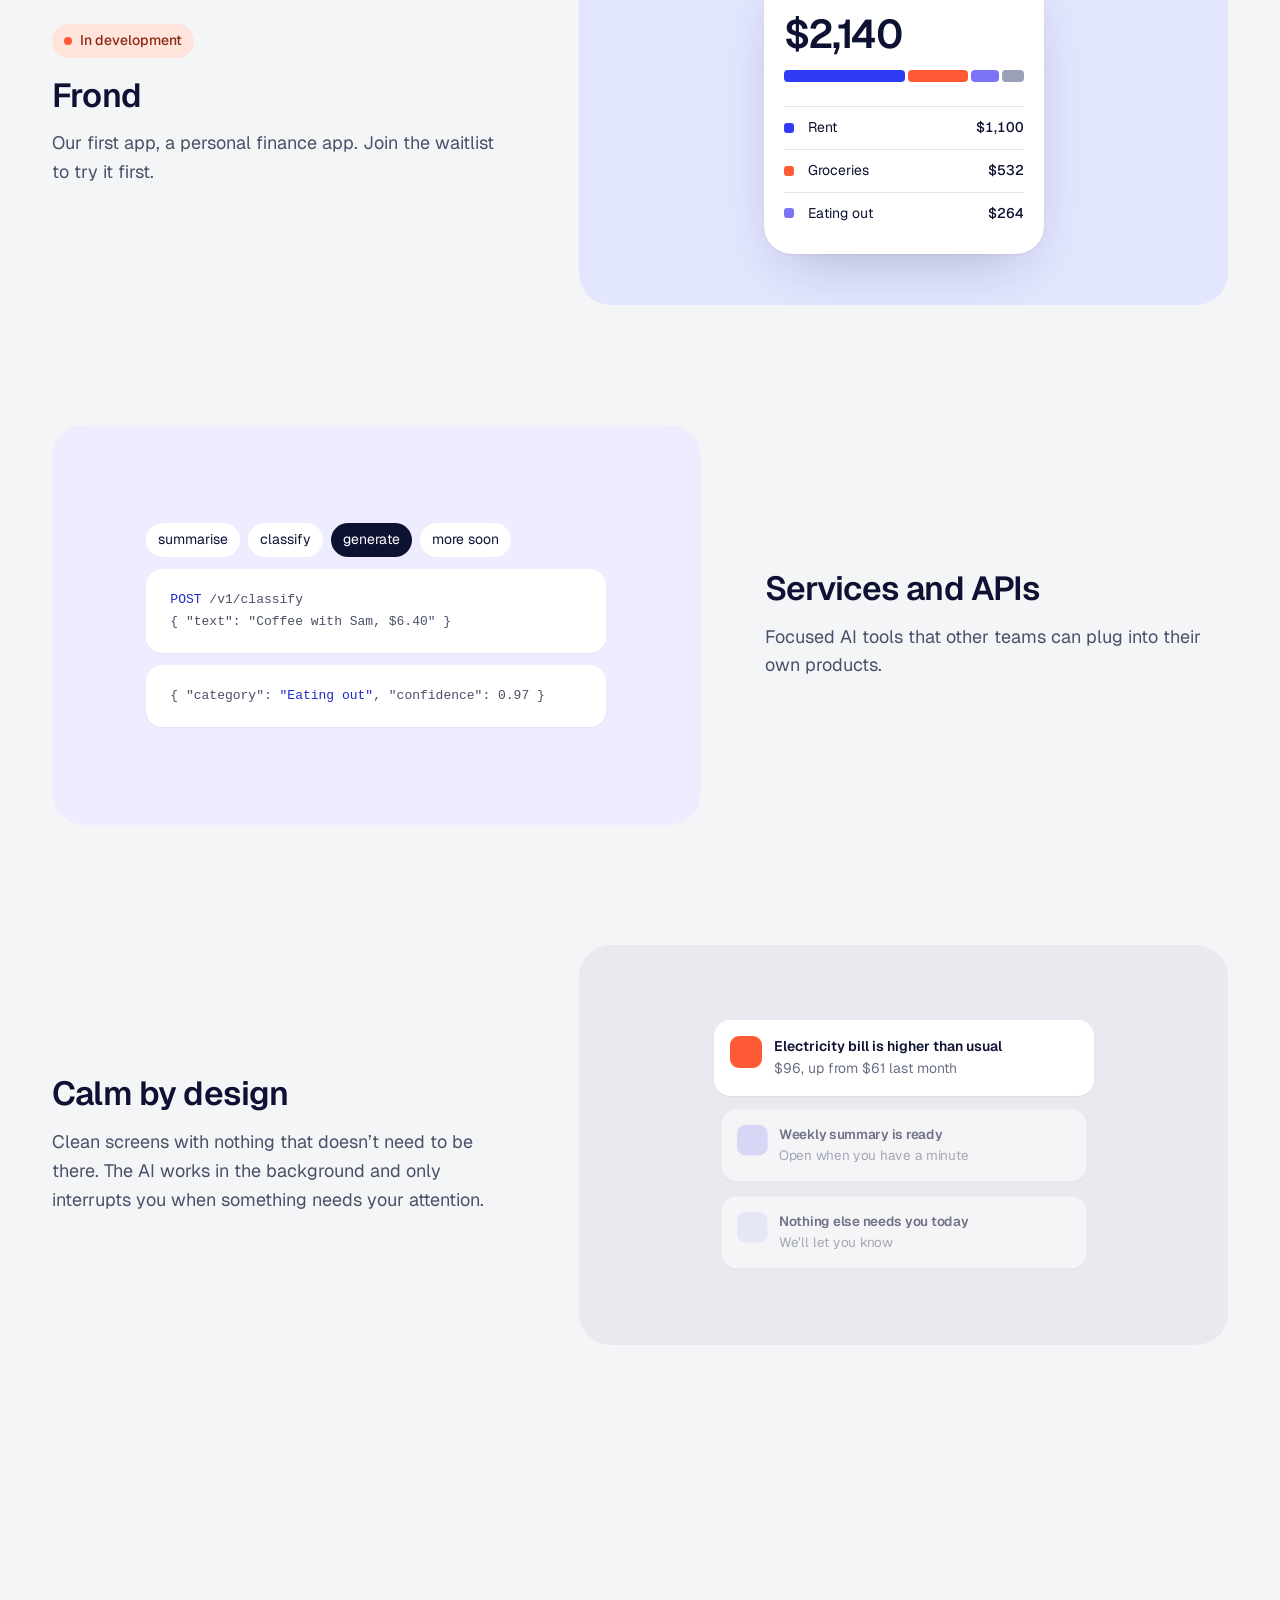
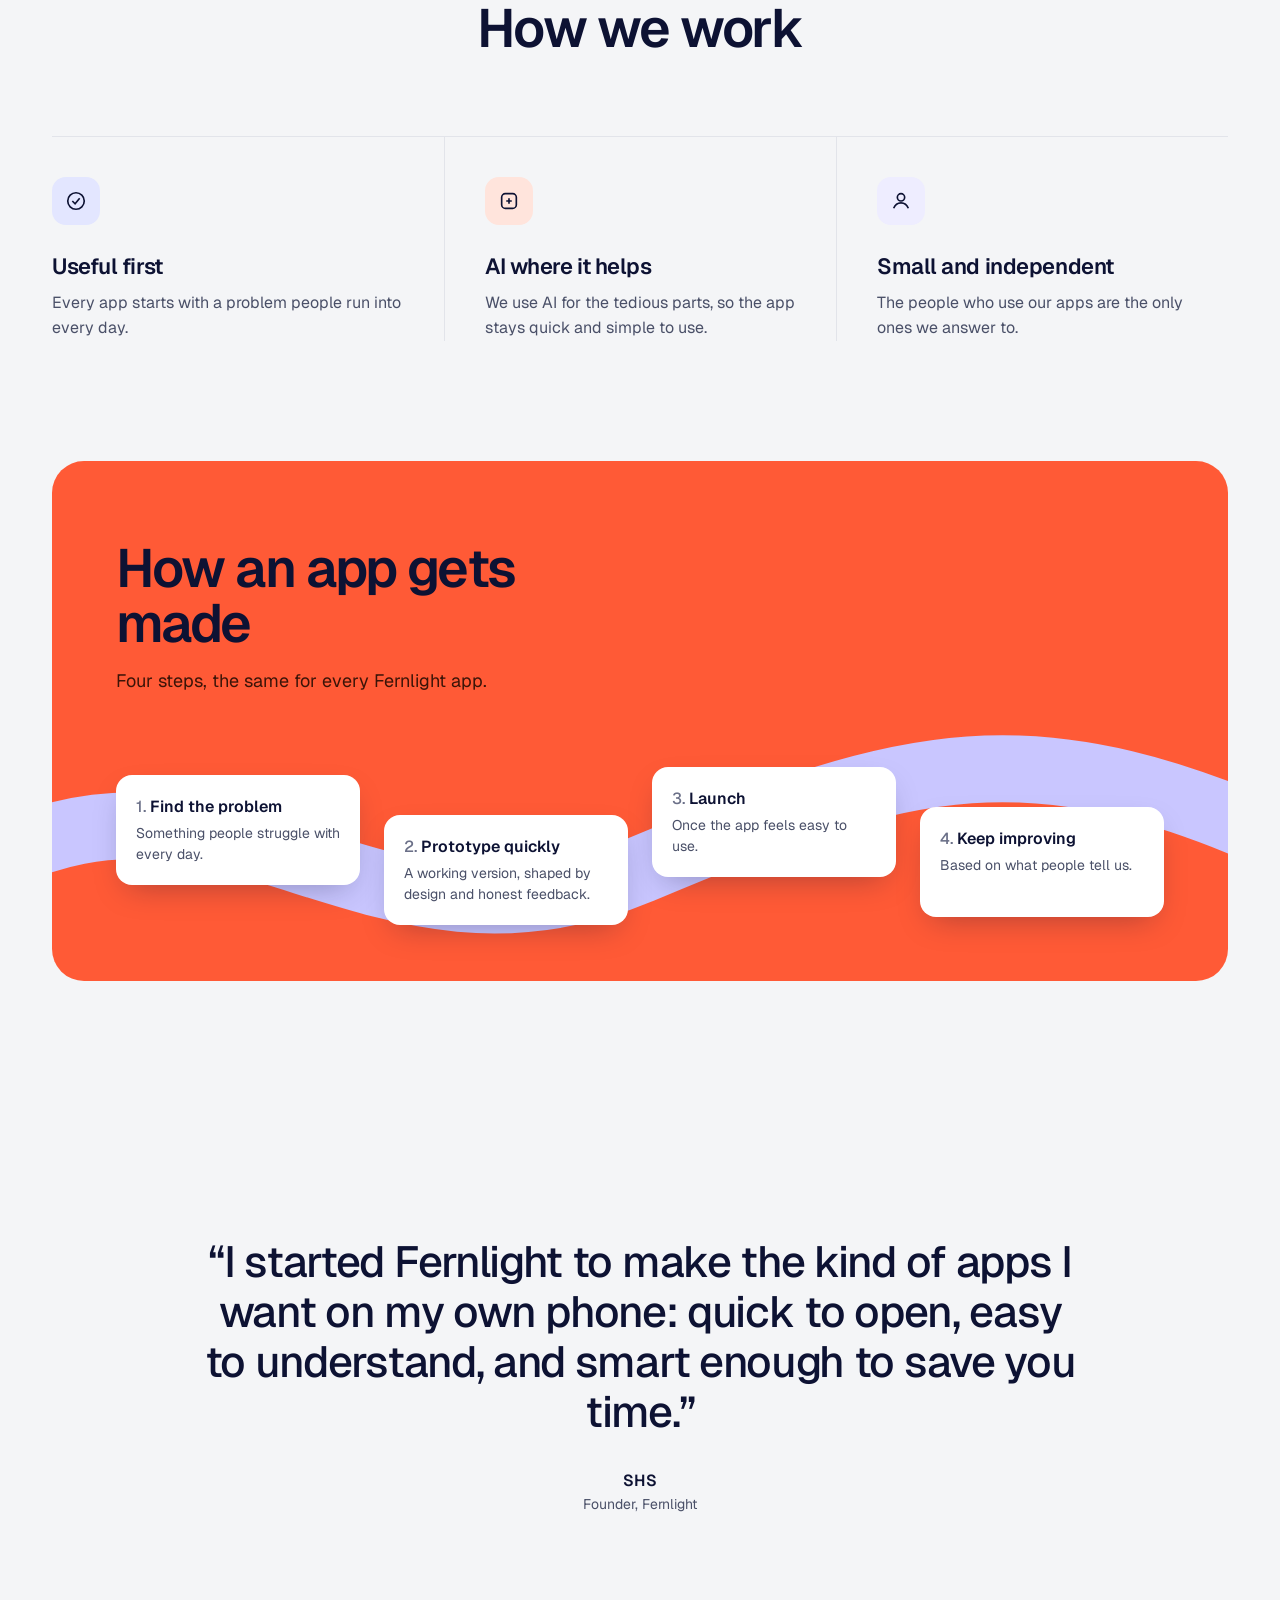
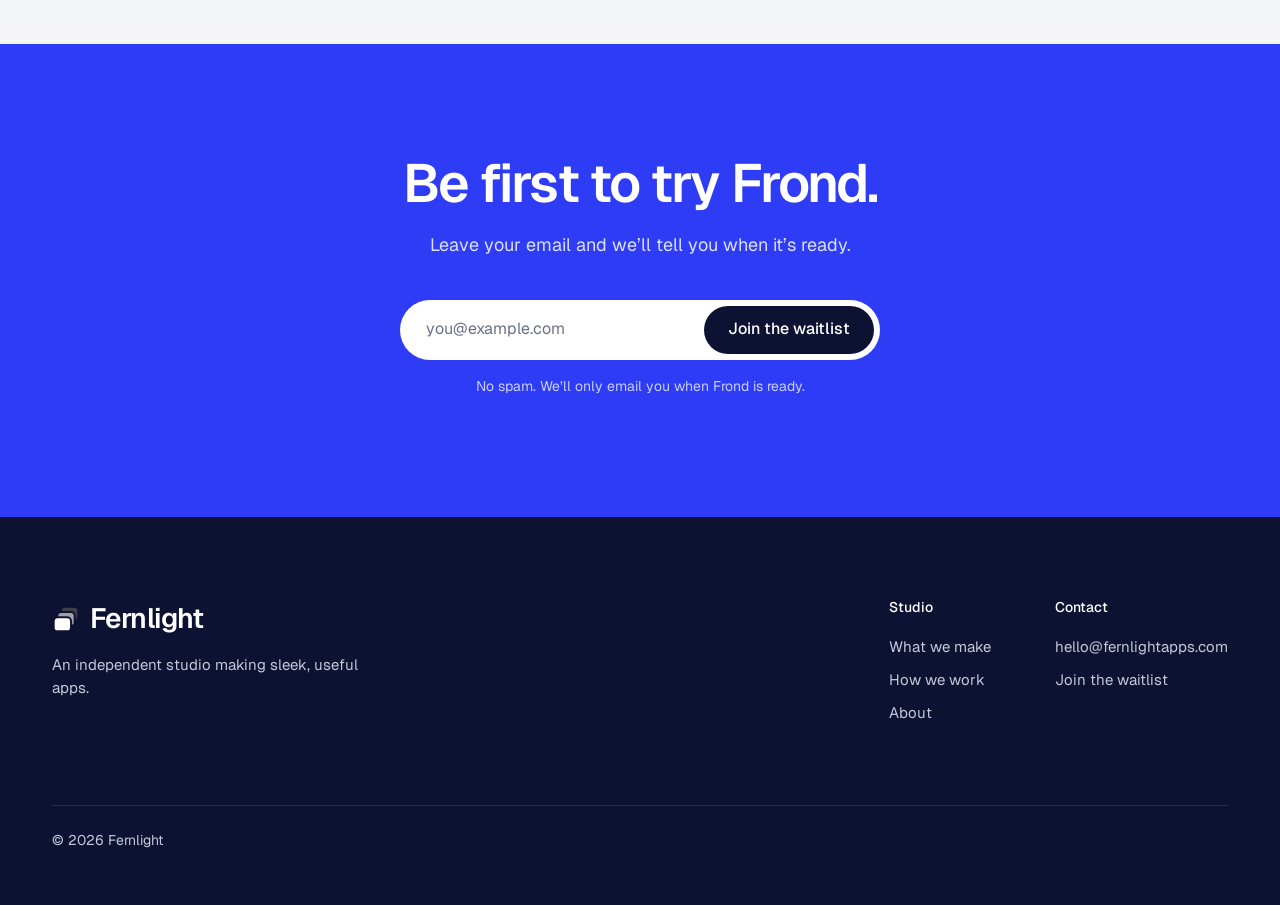
==== commit 426f079e: "Remove founder initials avatar; centre the caption Co-Authored-By: Claude Opus 5.5 <noreply@anthropi" ====
--- a/index.html
+++ b/index.html
@@ -234,7 +234,6 @@
             <p>“I started Fernlight to make the kind of apps I want on my own phone: quick to open, easy to understand, and smart enough to save you time.”</p>
           </blockquote>
           <figcaption>
-            <span class="avatar" aria-hidden="true">SHS</span>
             <div><strong>SHS</strong><span>Founder, Fernlight</span></div>
           </figcaption>
         </figure>
--- a/css/styles.css
+++ b/css/styles.css
@@ -345,8 +345,8 @@
 }
 .quote figcaption { margin-top: 32px; display: inline-flex; align-items: center; gap: 12px; color: var(--ink-2); }
 .avatar { width: 44px; height: 44px; border-radius: 50%; background: var(--cobalt-tint); display: grid; place-items: center; font-weight: 600; font-size: 14px; color: var(--cobalt-deep); }
-.quote figcaption strong { color: var(--ink); font-weight: 600; display: block; text-align: left; }
-.quote figcaption span { font-size: 14px; display: block; text-align: left; }
+.quote figcaption strong { color: var(--ink); font-weight: 600; display: block; text-align: center; }
+.quote figcaption span { font-size: 14px; display: block; text-align: center; }
 
 /* Waitlist band */
 .cta { background: var(--cobalt); color: #fff; padding: 112px 0 120px; text-align: center; }
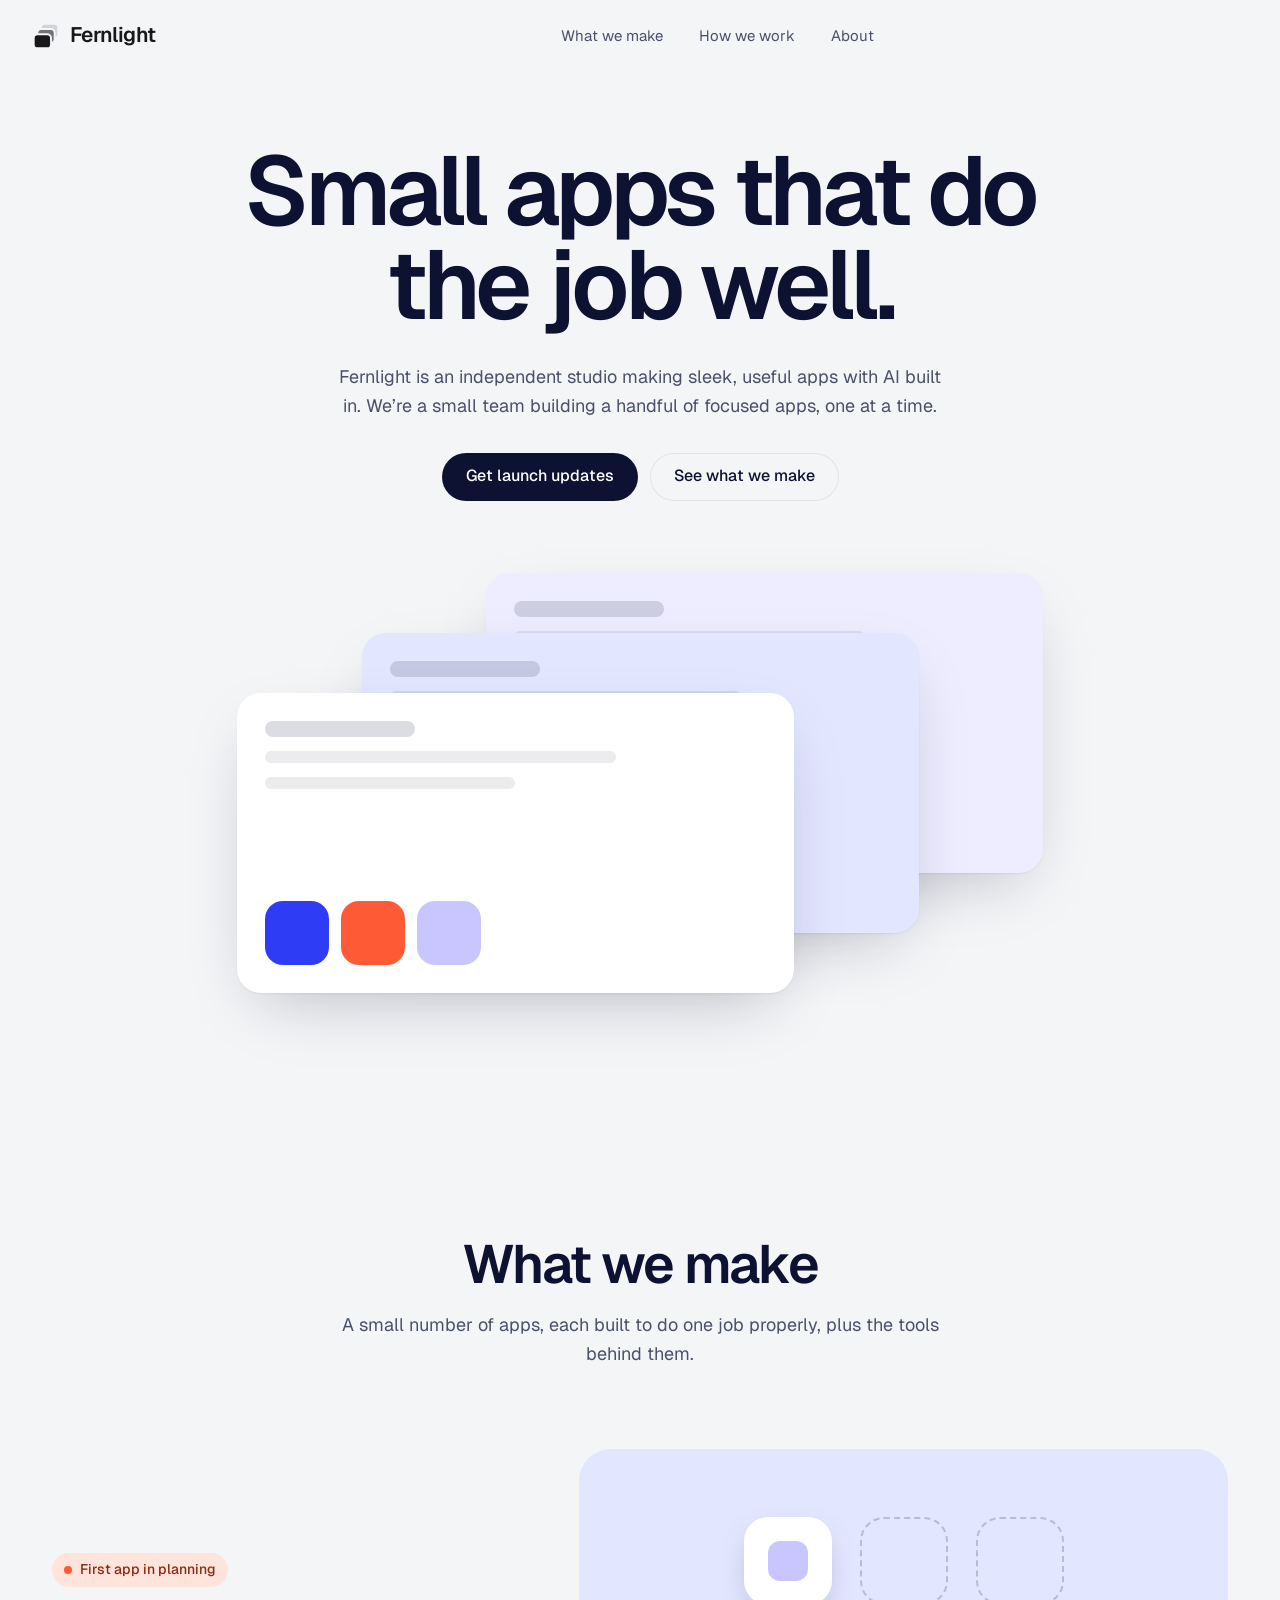
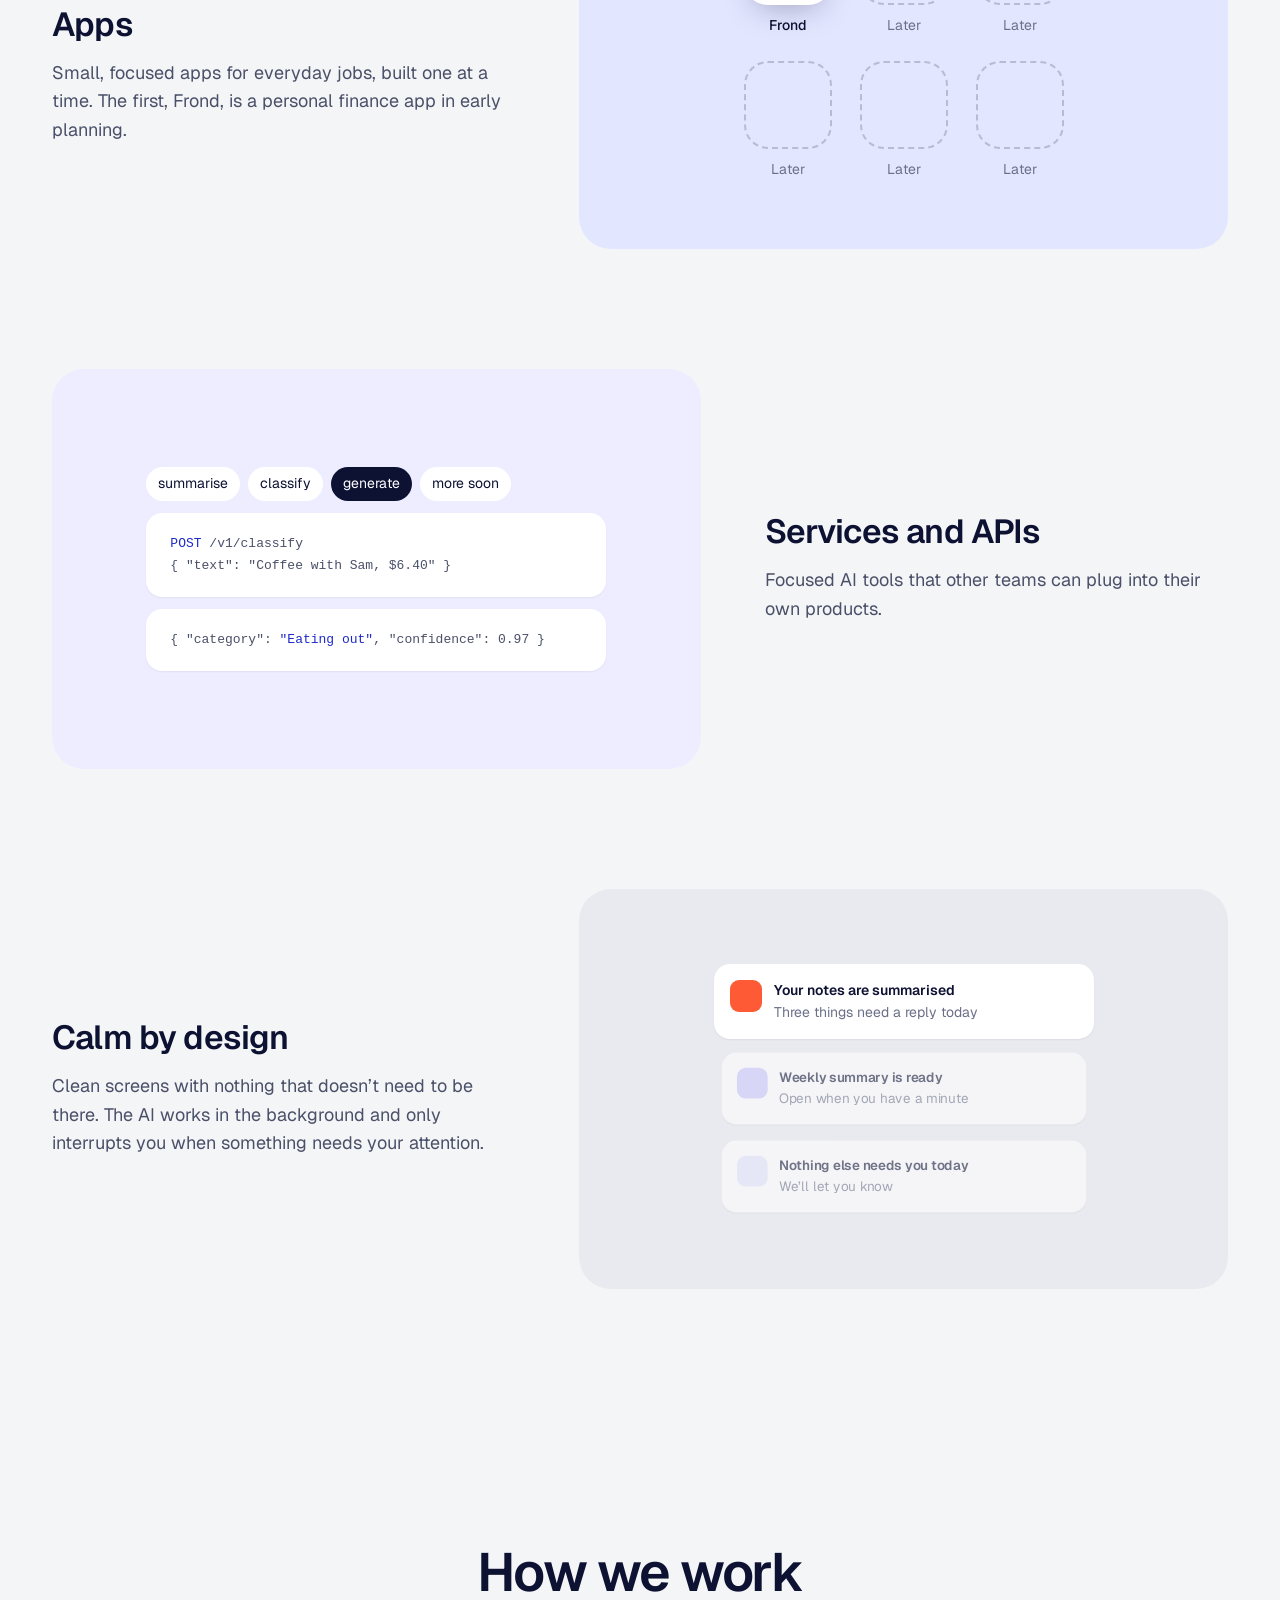
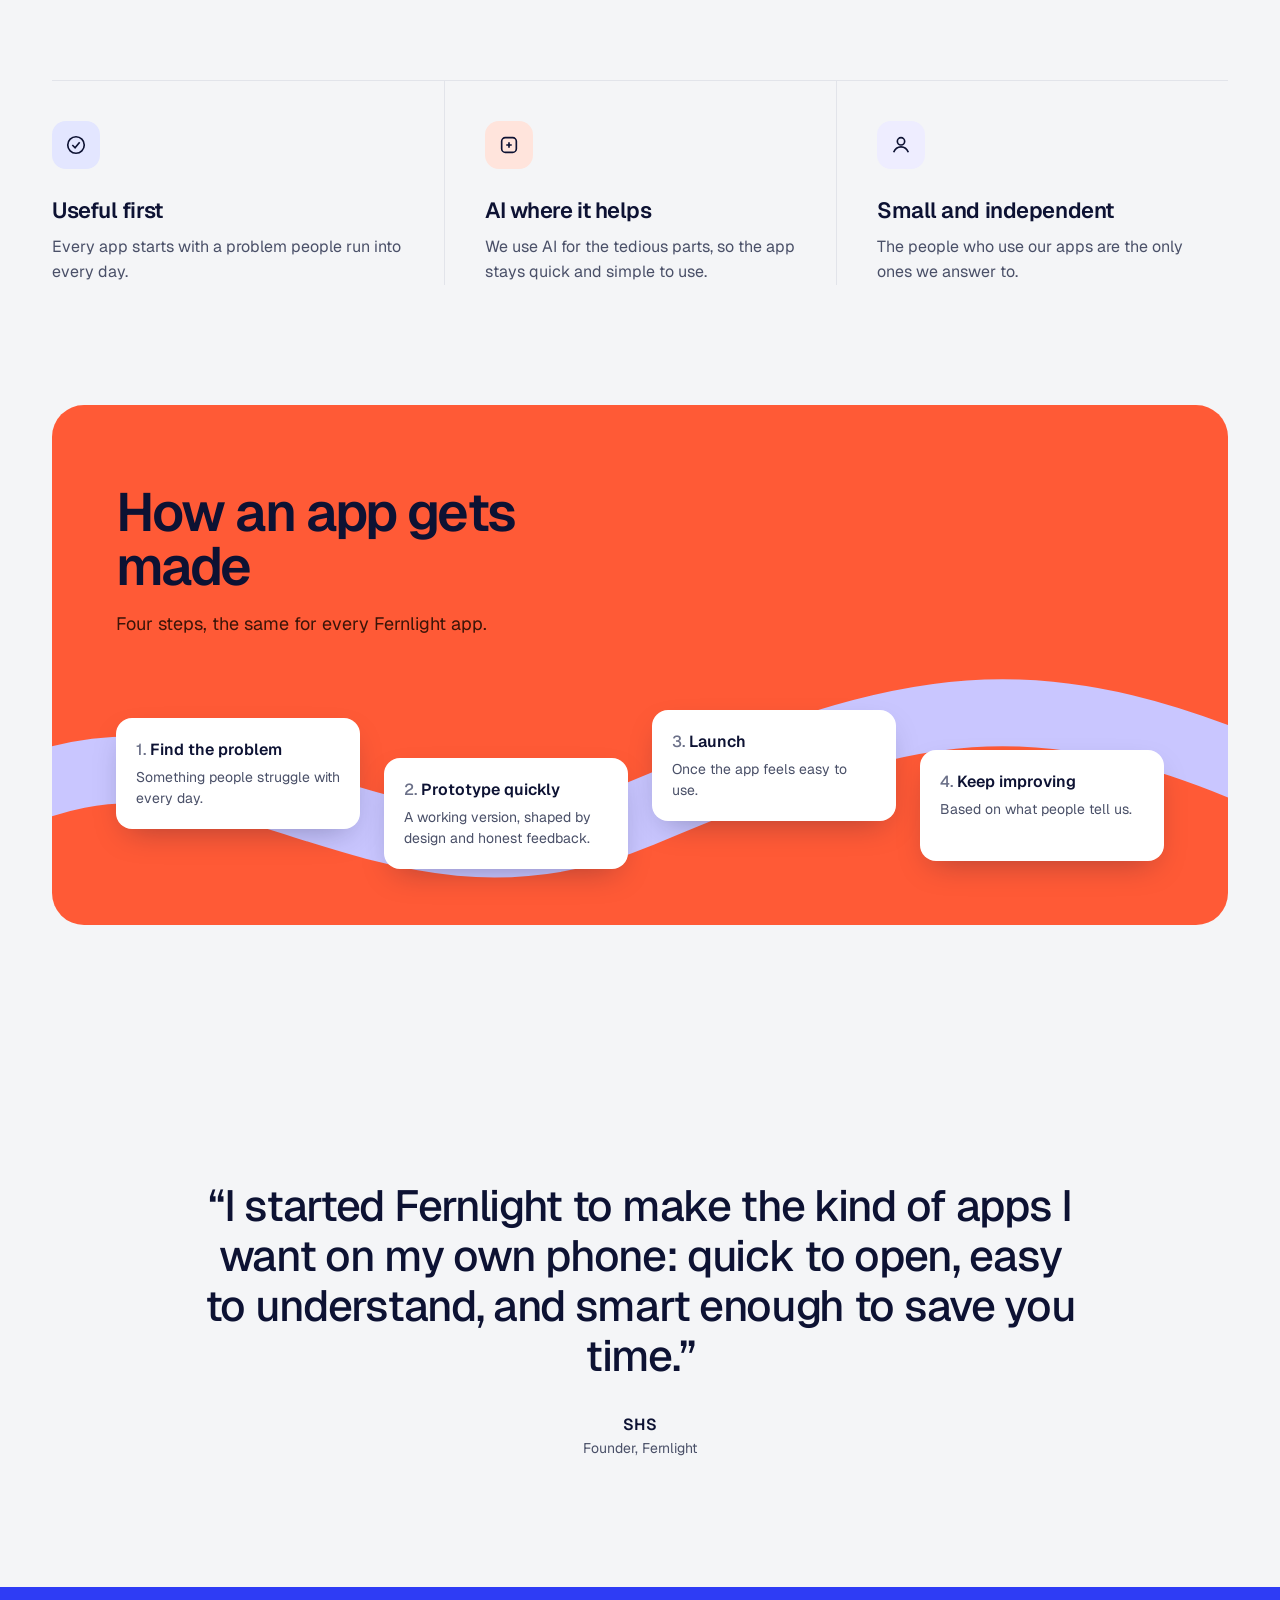
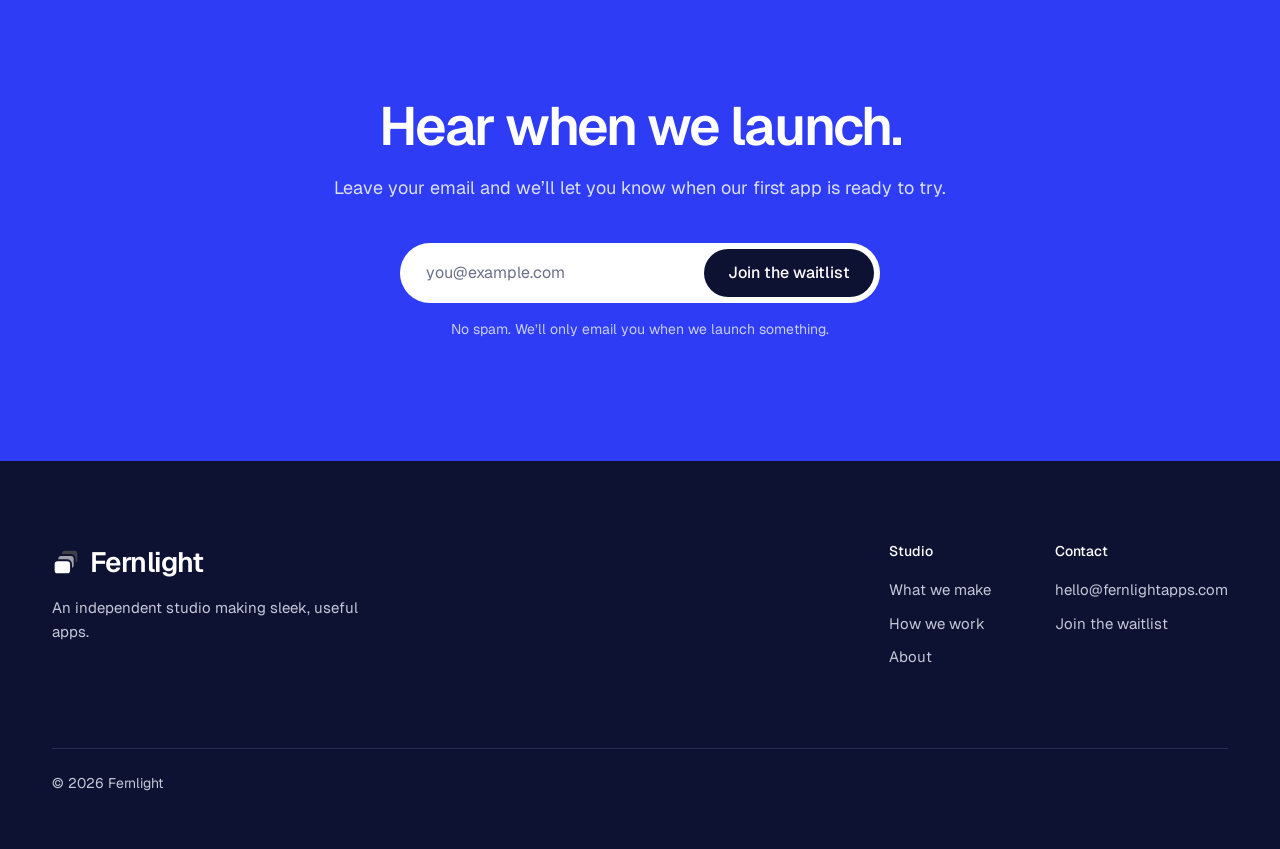
==== commit 43430b18: "Take Frond out of the hero; present it as one app in planning - Hero: abstract stack of blank app wi" ====
--- a/index.html
+++ b/index.html
@@ -4,7 +4,7 @@
   <meta charset="utf-8">
   <meta name="viewport" content="width=device-width, initial-scale=1">
   <title>Fernlight | Small apps that do the job well</title>
-  <meta name="description" content="Fernlight is an independent studio making sleek, useful apps with AI built in. Our first app, Frond, is a personal finance app.">
+  <meta name="description" content="Fernlight is an independent studio making sleek, useful apps with AI built in.">
   <link rel="canonical" href="https://fernlightapps.com/">
   <script>document.documentElement.classList.add('js');</script>
 
@@ -19,7 +19,7 @@
   <meta property="og:type" content="website">
   <meta property="og:site_name" content="Fernlight">
   <meta property="og:title" content="Fernlight | Small apps that do the job well">
-  <meta property="og:description" content="An independent studio making sleek, useful apps with AI built in. Our first app, Frond, is coming soon.">
+  <meta property="og:description" content="An independent studio making sleek, useful apps with AI built in.">
   <meta property="og:url" content="https://fernlightapps.com/">
   <meta property="og:image" content="https://fernlightapps.com/assets/og-image.png">
   <meta property="og:image:width" content="1200">
@@ -34,8 +34,8 @@
   <link rel="preconnect" href="https://fonts.gstatic.com" crossorigin>
   <link rel="stylesheet" href="https://fonts.googleapis.com/css2?family=Geist:wght@400;500;600;700&display=swap">
 
-  <link rel="stylesheet" href="css/styles.css?v=8">
-  <script src="js/main.js?v=8" defer></script>
+  <link rel="stylesheet" href="css/styles.css?v=9">
+  <script src="js/main.js?v=9" defer></script>
 </head>
 <body>
   <a class="skip-link" href="#main">Skip to content</a>
@@ -61,67 +61,19 @@
     <section id="top" class="hero" aria-labelledby="hero-title">
       <div class="container">
         <h1 id="hero-title" class="hero-title">Small apps that do the job well.</h1>
-        <p class="lede">Fernlight is an independent studio making sleek, useful apps with AI built in. Our first app, Frond, is a personal finance app.</p>
-        <div class="hero-actions">
-          <a class="btn btn-ink" href="#waitlist">Join the Frond waitlist</a>
+        <p class="lede">Fernlight is an independent studio making sleek, useful apps with AI built in. We’re a small team building a handful of focused apps, one at a time.</p>
+<div class="hero-actions">
+          <a class="btn btn-ink" href="#waitlist">Get launch updates</a>
           <a class="btn btn-ghost" href="#make">See what we make</a>
         </div>
 
-        <!-- Frond preview: sample data, for illustration -->
-        <div class="stage" role="img" aria-label="Preview of the Frond app: a month's spending of $2,140 against a $2,800 budget, broken down by category, with upcoming bills.">
-          <div class="window" aria-hidden="true">
-            <div class="win-side">
-              <div class="win-app"><i></i>Frond</div>
-              <ul class="win-nav">
-                <li class="on">Overview</li>
-                <li>Spending</li>
-                <li>Bills</li>
-                <li>Goals</li>
-              </ul>
-            </div>
-            <div class="win-main">
-              <div class="win-head">
-                <p class="win-label">Spent this month</p>
-                <span class="win-month">October</span>
-              </div>
-              <p class="win-total">$2,140<small>of $2,800</small></p>
-              <div class="budget"><span></span></div>
-              <div class="bars">
-                <span style="--h:22%"></span><span style="--h:40%"></span><span style="--h:18%"></span><span style="--h:64%"></span><span style="--h:30%"></span><span style="--h:12%"></span><span style="--h:46%"></span><span style="--h:28%"></span><span style="--h:100%" class="hi"></span><span style="--h:36%"></span><span style="--h:20%"></span><span style="--h:52%"></span><span style="--h:24%"></span><span style="--h:16%"></span><span style="--h:58%"></span><span style="--h:34%"></span><span style="--h:26%"></span><span style="--h:44%"></span><span style="--h:14%"></span><span style="--h:38%" class="hi"></span><span style="--h:30%"></span><span style="--h:48%"></span><span style="--h:22%"></span><span style="--h:18%"></span>
-              </div>
-              <ul class="cats">
-                <li><i style="--c:#2E3CF5"></i>Rent<b>$1,100</b></li>
-                <li><i style="--c:#FF5A36"></i>Groceries<b>$532</b></li>
-                <li><i style="--c:#7B74F5"></i>Eating out<b>$264</b></li>
-                <li><i style="--c:#9AA0B8"></i>Transport<b>$186</b></li>
-              </ul>
-            </div>
-            <div class="win-aside">
-              <h3>Upcoming</h3>
-              <ul class="bills">
-                <li><div>Internet<span>Oct 28</span></div><b>$45</b></li>
-                <li><div>Phone<span>Nov 2</span></div><b>$30</b></li>
-                <li><div>Gym<span>Nov 5</span></div><b>$39</b></li>
-              </ul>
-              <div class="goal">
-                <p>Holiday fund</p>
-                <div class="budget"><span></span></div>
-              </div>
-            </div>
-          </div>
-          <div class="chip chip-coral" aria-hidden="true">
-            <i><svg width="18" height="18" viewBox="0 0 24 24" fill="none" stroke="currentColor" stroke-width="2"><path d="M5 12l5 5L20 7"/></svg></i>
-            <div><strong>Rent paid</strong>On time, same as last month</div>
-          </div>
-          <div class="chip chip-lilac" aria-hidden="true">
-            <i><svg width="18" height="18" viewBox="0 0 24 24" fill="none" stroke="currentColor" stroke-width="2"><path d="M7 17L17 7M9 7h8v8"/></svg></i>
-            <div><strong>Eating out is down 12%</strong>Compared with September</div>
-          </div>
-          <div class="chip chip-cobalt" aria-hidden="true">
-            <i><svg width="18" height="18" viewBox="0 0 24 24" fill="none" stroke="currentColor" stroke-width="2"><rect x="4" y="5" width="16" height="15" rx="2"/><path d="M4 10h16M9 3v4M15 3v4"/></svg></i>
-            <div><strong>2 bills due this week</strong>$75 in total</div>
-          </div>
-        </div>
+        <div class="stage" aria-hidden="true">
+<div class="frames">
+<div class="frame f1"><div class="sk w30"></div><div class="sk w70"></div><div class="sk w50"></div></div>
+<div class="frame f2"><div class="sk w30"></div><div class="sk w70"></div><div class="sk w50"></div></div>
+<div class="frame f3"><div class="sk w30"></div><div class="sk w70"></div><div class="sk w50"></div><div class="tiles"><i></i><i></i><i></i></div></div>
+</div>
+</div>
       </div>
     </section>
 
@@ -135,24 +87,22 @@
 
         <div class="rows">
           <article class="row">
-            <div class="row-copy">
-              <span class="status">In development</span>
-              <h3 class="h-row">Frond</h3>
-              <p class="lede">Our first app, a personal finance app. Join the waitlist to try it first.</p>
-            </div>
-            <div class="panel panel-cobalt" aria-hidden="true">
-              <div class="phone">
-                <div class="phone-top"><span>This month</span><span>Oct</span></div>
-                <p class="win-total">$2,140</p>
-                <div class="split"><span style="--w:51;--c:#2E3CF5"></span><span style="--w:25;--c:#FF5A36"></span><span style="--w:12;--c:#7B74F5"></span><span style="--w:9;--c:#9AA0B8"></span></div>
-                <ul class="cats">
-                  <li><i style="--c:#2E3CF5"></i>Rent<b>$1,100</b></li>
-                  <li><i style="--c:#FF5A36"></i>Groceries<b>$532</b></li>
-                  <li><i style="--c:#7B74F5"></i>Eating out<b>$264</b></li>
-                </ul>
-              </div>
-            </div>
-          </article>
+<div class="row-copy">
+<span class="status">First app in planning</span>
+<h3 class="h-row">Apps</h3>
+<p class="lede">Small, focused apps for everyday jobs, built one at a time. The first, Frond, is a personal finance app in early planning.</p>
+</div>
+<div class="panel panel-cobalt" aria-hidden="true">
+<div class="appgrid">
+<div class="app on"><i></i><span>Frond</span></div>
+<div class="app"><i></i><span>Later</span></div>
+<div class="app"><i></i><span>Later</span></div>
+<div class="app"><i></i><span>Later</span></div>
+<div class="app"><i></i><span>Later</span></div>
+<div class="app"><i></i><span>Later</span></div>
+</div>
+</div>
+</article>
 
           <article class="row flip">
             <div class="row-copy">
@@ -176,7 +126,7 @@
             </div>
             <div class="panel panel-grey" aria-hidden="true">
               <div class="stack">
-                <div class="note"><i style="--c:#FF5A36"></i><div><strong>Electricity bill is higher than usual</strong><span>$96, up from $61 last month</span></div></div>
+                <div class="note"><i style="--c:#FF5A36"></i><div><strong>Your notes are summarised</strong><span>Three things need a reply today</span></div></div>
                 <div class="note muted"><i style="--c:#C9C6FF"></i><div><strong>Weekly summary is ready</strong><span>Open when you have a minute</span></div></div>
                 <div class="note muted"><i style="--c:#E3E6FF"></i><div><strong>Nothing else needs you today</strong><span>We’ll let you know</span></div></div>
               </div>
@@ -243,8 +193,8 @@
     <!-- ===== Waitlist ===== -->
     <section id="waitlist" class="cta" aria-labelledby="waitlist-title">
       <div class="container">
-        <h2 id="waitlist-title" class="h-section">Be first to try Frond.</h2>
-        <p class="lede">Leave your email and we’ll tell you when it’s ready.</p>
+        <h2 id="waitlist-title" class="h-section">Hear when we launch.</h2>
+        <p class="lede">Leave your email and we’ll let you know when our first app is ready to try.</p>
         <!-- Waitlist signups go to Buttondown. See README.md → "Waitlist form". -->
         <form class="form" data-waitlist novalidate method="post" target="_blank" action="https://buttondown.com/api/emails/embed-subscribe/sanitydub">
           <input type="hidden" name="embed" value="1">
@@ -253,7 +203,7 @@
           <button class="btn btn-ink" type="submit">Join the waitlist</button>
         </form>
         <p class="form-status" data-form-status role="status" aria-live="polite"></p>
-        <p class="form-note">No spam. We’ll only email you when Frond is ready.</p>
+        <p class="form-note">No spam. We’ll only email you when we launch something.</p>
       </div>
     </section>
   </main>
--- a/css/styles.css
+++ b/css/styles.css
@@ -187,72 +187,40 @@
 .hero .lede { margin: 32px auto 0; max-width: 52ch; }
 .hero-actions { display: flex; justify-content: center; gap: 12px; margin-top: 32px; flex-wrap: wrap; }
 
-/* App window */
+/* Hero visual: an abstract stack of blank app windows (echoes the logo) */
 .stage { position: relative; max-width: 1080px; margin: 72px auto 0; padding: 0 0 96px; }
-.window {
-  position: relative;
-  display: grid;
-  grid-template-columns: 200px minmax(0, 1fr) 260px;
-  min-height: 460px;
+.frames { position: relative; max-width: 960px; height: 440px; margin: 0 auto; text-align: left; }
+.frame {
+  position: absolute;
+  width: 58%;
+  height: 300px;
+  padding: 28px;
   border-radius: var(--r-lg);
-  background: var(--surface);
   box-shadow: var(--shadow-window);
-  text-align: left;
-  overflow: hidden;
-}
-.win-side { padding: 24px 16px; border-right: 1px solid var(--line); background: #FAFAFC; }
-.win-app { display: flex; align-items: center; gap: 8px; padding: 0 8px 24px; font-family: var(--display); font-weight: 600; font-size: 18px; letter-spacing: -.02em; }
-.win-app i { width: 20px; height: 20px; border-radius: 6px; background: var(--cobalt); }
-.win-nav { margin: 0; padding: 0; list-style: none; font-size: 14px; color: var(--ink-2); }
-.win-nav li { padding: 8px 12px; border-radius: var(--r-sm); }
-.win-nav li.on { background: var(--cobalt-tint); color: var(--cobalt-deep); font-weight: 500; }
-
-.win-main { padding: 28px 32px; }
-.win-head { display: flex; justify-content: space-between; align-items: baseline; gap: 16px; }
-.win-label { margin: 0; font-size: 14px; color: var(--ink-3); }
-.win-month { font-size: 14px; color: var(--ink-2); padding: 4px 12px; border-radius: 999px; box-shadow: inset 0 0 0 1px var(--line); }
-.win-total { margin: 8px 0 0; font-family: var(--display); font-weight: 600; font-size: 56px; line-height: 1; letter-spacing: -.04em; font-variation-settings: 'wdth' 82; }
-.win-total small { font-family: var(--body); font-weight: 400; font-size: 15px; letter-spacing: 0; color: var(--ink-3); margin-left: 8px; }
-.budget { height: 8px; margin: 20px 0 28px; border-radius: 999px; background: var(--line); overflow: hidden; }
-.budget span { display: block; height: 100%; width: 76%; border-radius: inherit; background: var(--cobalt); }
-.bars { display: flex; align-items: flex-end; gap: 4px; height: 96px; }
-.bars span { flex: 1; height: var(--h); border-radius: 3px 3px 0 0; background: var(--cobalt-tint); }
-.bars span.hi { background: var(--cobalt); }
-.cats { margin: 24px 0 0; padding: 0; list-style: none; font-size: 14px; }
-.cats li { display: grid; grid-template-columns: 12px 1fr auto; align-items: center; gap: 12px; padding: 10px 0; border-top: 1px solid var(--line); }
-.cats i { width: 10px; height: 10px; border-radius: 3px; background: var(--c); }
-.cats b { font-weight: 500; font-variant-numeric: tabular-nums; }
-
-.win-aside { padding: 28px 24px; border-left: 1px solid var(--line); }
-.win-aside h3 { font-family: var(--body); font-size: 14px; font-weight: 500; color: var(--ink-3); margin-bottom: 12px; }
-.bills { margin: 0 0 28px; padding: 0; list-style: none; font-size: 14px; }
-.bills li { display: flex; justify-content: space-between; gap: 12px; padding: 12px 0; border-top: 1px solid var(--line); }
-.bills span { color: var(--ink-3); display: block; font-size: 13px; }
-.bills b { font-weight: 500; font-variant-numeric: tabular-nums; }
-.goal { padding: 16px; border-radius: var(--r-md); background: var(--lilac-tint); font-size: 14px; }
-.goal p { margin: 0 0 12px; }
-.goal .budget { margin: 0; background: #fff; }
-.goal .budget span { width: 42%; background: #7B74F5; }
-
-/* Floating chips around the window */
-.chip {
-  position: absolute;
   display: flex;
-  align-items: center;
-  gap: 12px;
-  padding: 12px 16px 12px 12px;
-  border-radius: var(--r-md);
-  box-shadow: var(--shadow-chip);
-  font-size: 14px;
-  line-height: 1.35;
-  text-align: left;
-  max-width: 280px;
-}
-.chip i { flex: 0 0 auto; display: grid; place-items: center; width: 36px; height: 36px; border-radius: 10px; background: rgba(255, 255, 255, .35); }
-.chip strong { display: block; font-weight: 600; }
-.chip-coral { left: -64px; top: -56px; background: var(--coral); color: var(--ink); }
-.chip-lilac { right: -64px; bottom: 136px; background: var(--lilac); color: var(--ink); }
-.chip-cobalt { left: 18%; bottom: 56px; background: var(--cobalt); color: #fff; }
+  flex-direction: column;
+  gap: 14px;
+}
+.f1 { left: 34%; top: 0; background: var(--lilac-tint); }
+.f2 { left: 21%; top: 60px; background: var(--cobalt-tint); }
+.f3 { left: 8%; top: 120px; background: var(--surface); }
+.sk { height: 12px; border-radius: 999px; background: rgba(13, 18, 51, .08); }
+.sk:first-child { height: 16px; background: rgba(13, 18, 51, .14); }
+.sk.w30 { width: 30%; }
+.sk.w50 { width: 50%; }
+.sk.w70 { width: 70%; }
+.tiles { display: flex; gap: 12px; margin-top: auto; }
+.tiles i { width: 64px; height: 64px; border-radius: 18px; background: var(--cobalt); }
+.tiles i:nth-child(2) { background: var(--coral); }
+.tiles i:nth-child(3) { background: var(--lilac); }
+
+/* What we make: app grid (one app in planning, the rest still to come) */
+.appgrid { display: grid; grid-template-columns: repeat(3, 88px); gap: 24px 28px; }
+.app { display: grid; justify-items: center; gap: 10px; font-size: 14px; color: var(--ink-3); }
+.app i { position: relative; width: 88px; height: 88px; border-radius: 24px; border: 2px dashed rgba(13, 18, 51, .2); }
+.app.on i { border: 0; background: var(--surface); box-shadow: var(--shadow-chip); }
+.app.on i::after { content: ""; position: absolute; inset: 24px; border-radius: 12px; background: var(--lilac); }
+.app.on span { color: var(--ink); font-weight: 500; }
 
 /* ---------- Sections ---------- */
 .section { padding: 128px 0; }
@@ -274,18 +242,6 @@
 .panel-grey { background: #E9EAEF; }
 
 /* Row visuals */
-.phone {
-  width: 280px;
-  padding: 20px;
-  border-radius: 28px;
-  background: var(--surface);
-  box-shadow: var(--shadow-window);
-  font-size: 14px;
-}
-.phone-top { display: flex; justify-content: space-between; color: var(--ink-3); margin-bottom: 16px; }
-.phone .win-total { font-size: 40px; }
-.split { display: flex; height: 12px; gap: 3px; margin: 16px 0 20px; }
-.split span { flex: var(--w); border-radius: 4px; background: var(--c); }
 
 .api { width: min(100%, 460px); display: grid; gap: 12px; }
 .api-card { padding: 20px 24px; border-radius: var(--r-md); background: var(--surface); box-shadow: 0 1px 2px rgba(13, 18, 51, .06); }
@@ -391,22 +347,19 @@
 .lost p { margin: 0; color: var(--ink-2); max-width: 40ch; }
 
 /* ---------- Responsive ---------- */
-@media (max-width: 1080px) {
-  .window { grid-template-columns: 180px minmax(0, 1fr); }
-  .win-aside { display: none; }
-  .chip-lilac { right: -16px; bottom: 120px; }
-  .chip-coral { left: -16px; }
-}
 @media (max-width: 860px) {
   .nav-links { display: none; }
   .nav { justify-content: space-between; }
   .hero { padding-top: 48px; }
   .stage { margin-top: 48px; padding-bottom: 72px; }
-  .window { grid-template-columns: minmax(0, 1fr); min-height: 0; }
-  .win-side { display: none; }
-  .win-main { padding: 24px 20px; }
-  .chip { position: relative; left: auto; right: auto; top: auto; bottom: auto; margin: -28px auto 0; max-width: none; width: fit-content; }
-  .chip-lilac, .chip-cobalt { display: none; }
+  .frames { height: 340px; }
+  .frame { width: 78%; height: 240px; padding: 20px; }
+  .f1 { left: 22%; }
+  .f2 { left: 11%; top: 44px; }
+  .f3 { left: 0; top: 88px; }
+  .tiles i { width: 48px; height: 48px; border-radius: 14px; }
+  .appgrid { grid-template-columns: repeat(3, 72px); gap: 20px; }
+  .app i { width: 72px; height: 72px; border-radius: 20px; }
   .section { padding: 88px 0; }
   .section-head { margin-bottom: 56px; }
   .rows { gap: 72px; }
@@ -435,15 +388,13 @@
   .js .hero-actions { animation: rise .9s var(--ease) both; }
   .js .hero .lede { animation-delay: .08s; }
   .js .hero-actions { animation-delay: .16s; }
-  .js .window { animation: lift 1.1s var(--ease) .28s both; }
-  .js .chip { animation: pop .7s var(--ease) both; }
-  .js .chip-coral { animation-delay: .9s; }
-  .js .chip-lilac { animation-delay: 1.05s; }
-  .js .chip-cobalt { animation-delay: 1.2s; }
+  .js .frame { animation: lift 1.1s var(--ease) both; }
+  .js .f1 { animation-delay: .28s; }
+  .js .f2 { animation-delay: .4s; }
+  .js .f3 { animation-delay: .52s; }
 }
 @keyframes rise { from { opacity: 0; transform: translateY(16px); } to { opacity: 1; transform: none; } }
 @keyframes lift { from { opacity: 0; transform: translateY(48px) scale(.98); } to { opacity: 1; transform: none; } }
-@keyframes pop { from { opacity: 0; transform: translateY(12px) scale(.92); } to { opacity: 1; transform: none; } }
 
 @media (prefers-reduced-motion: reduce) {
   *, *::before, *::after { animation: none !important; transition: none !important; }
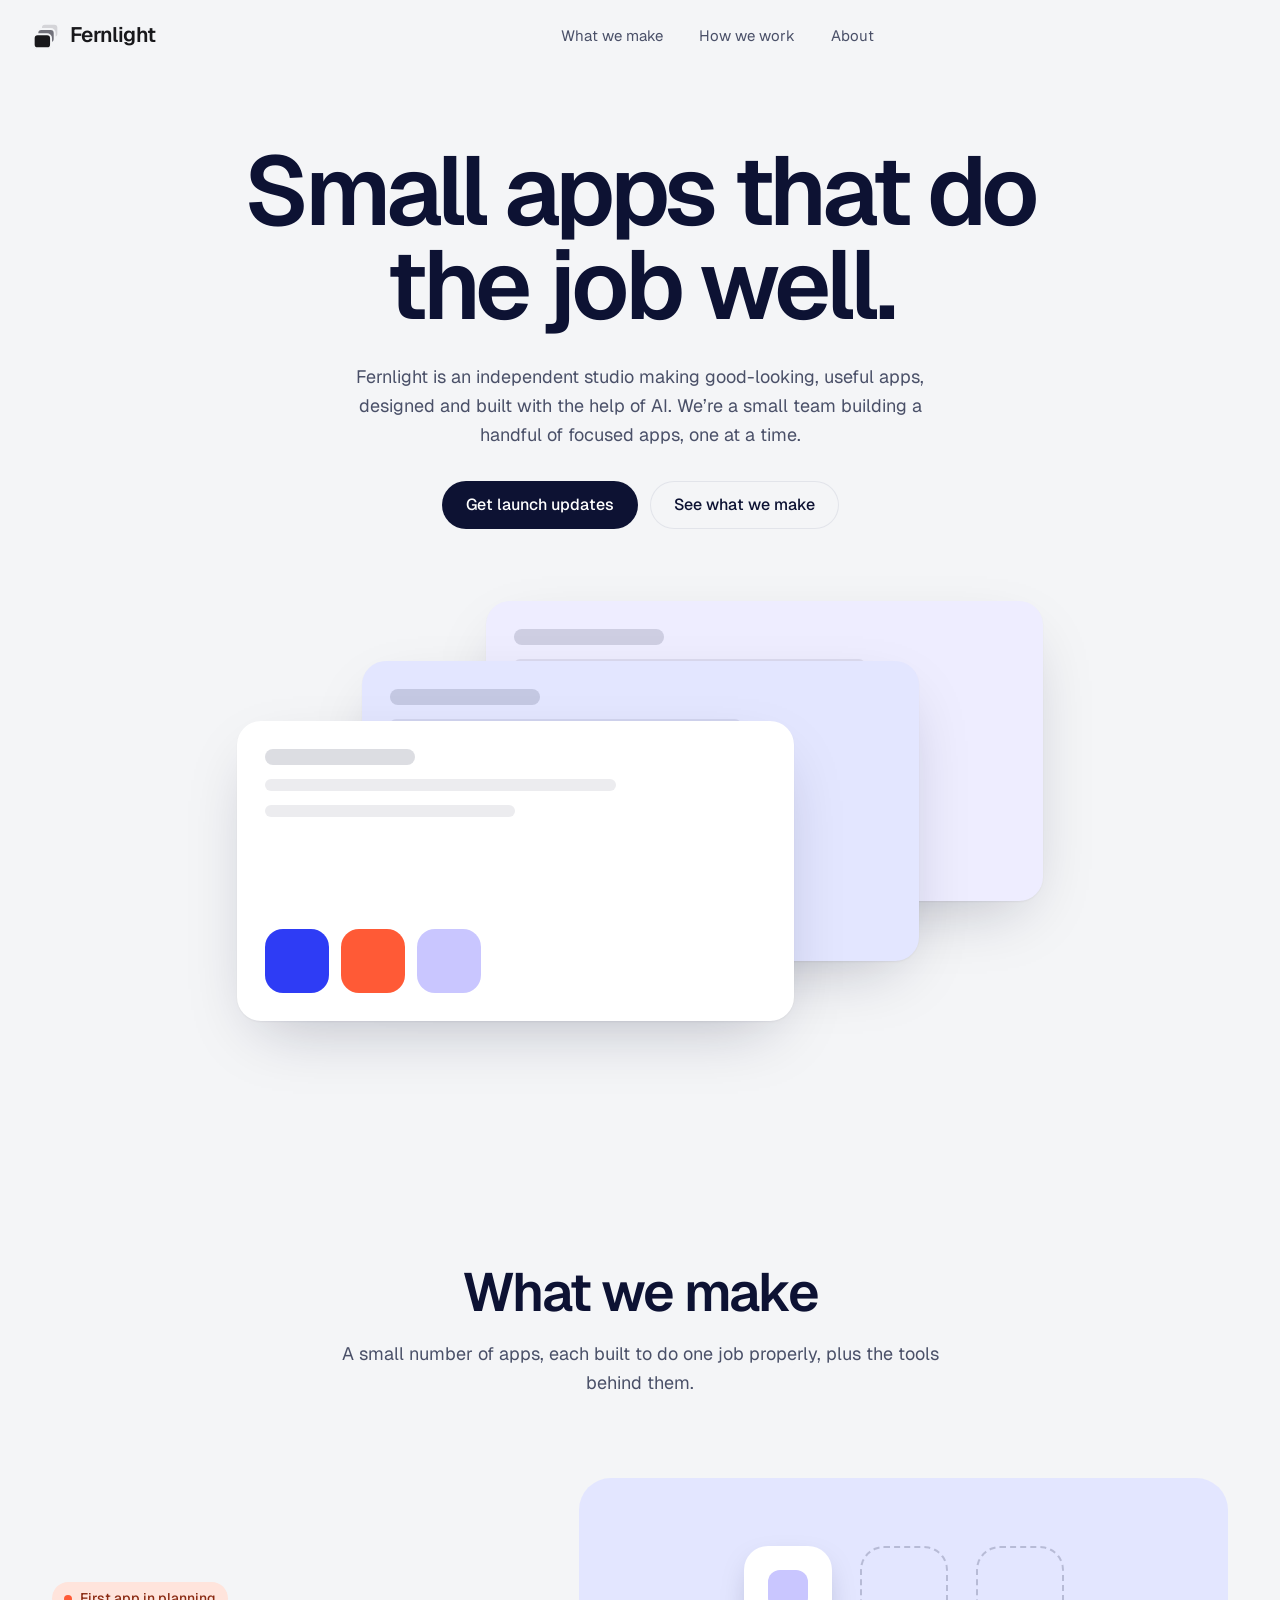
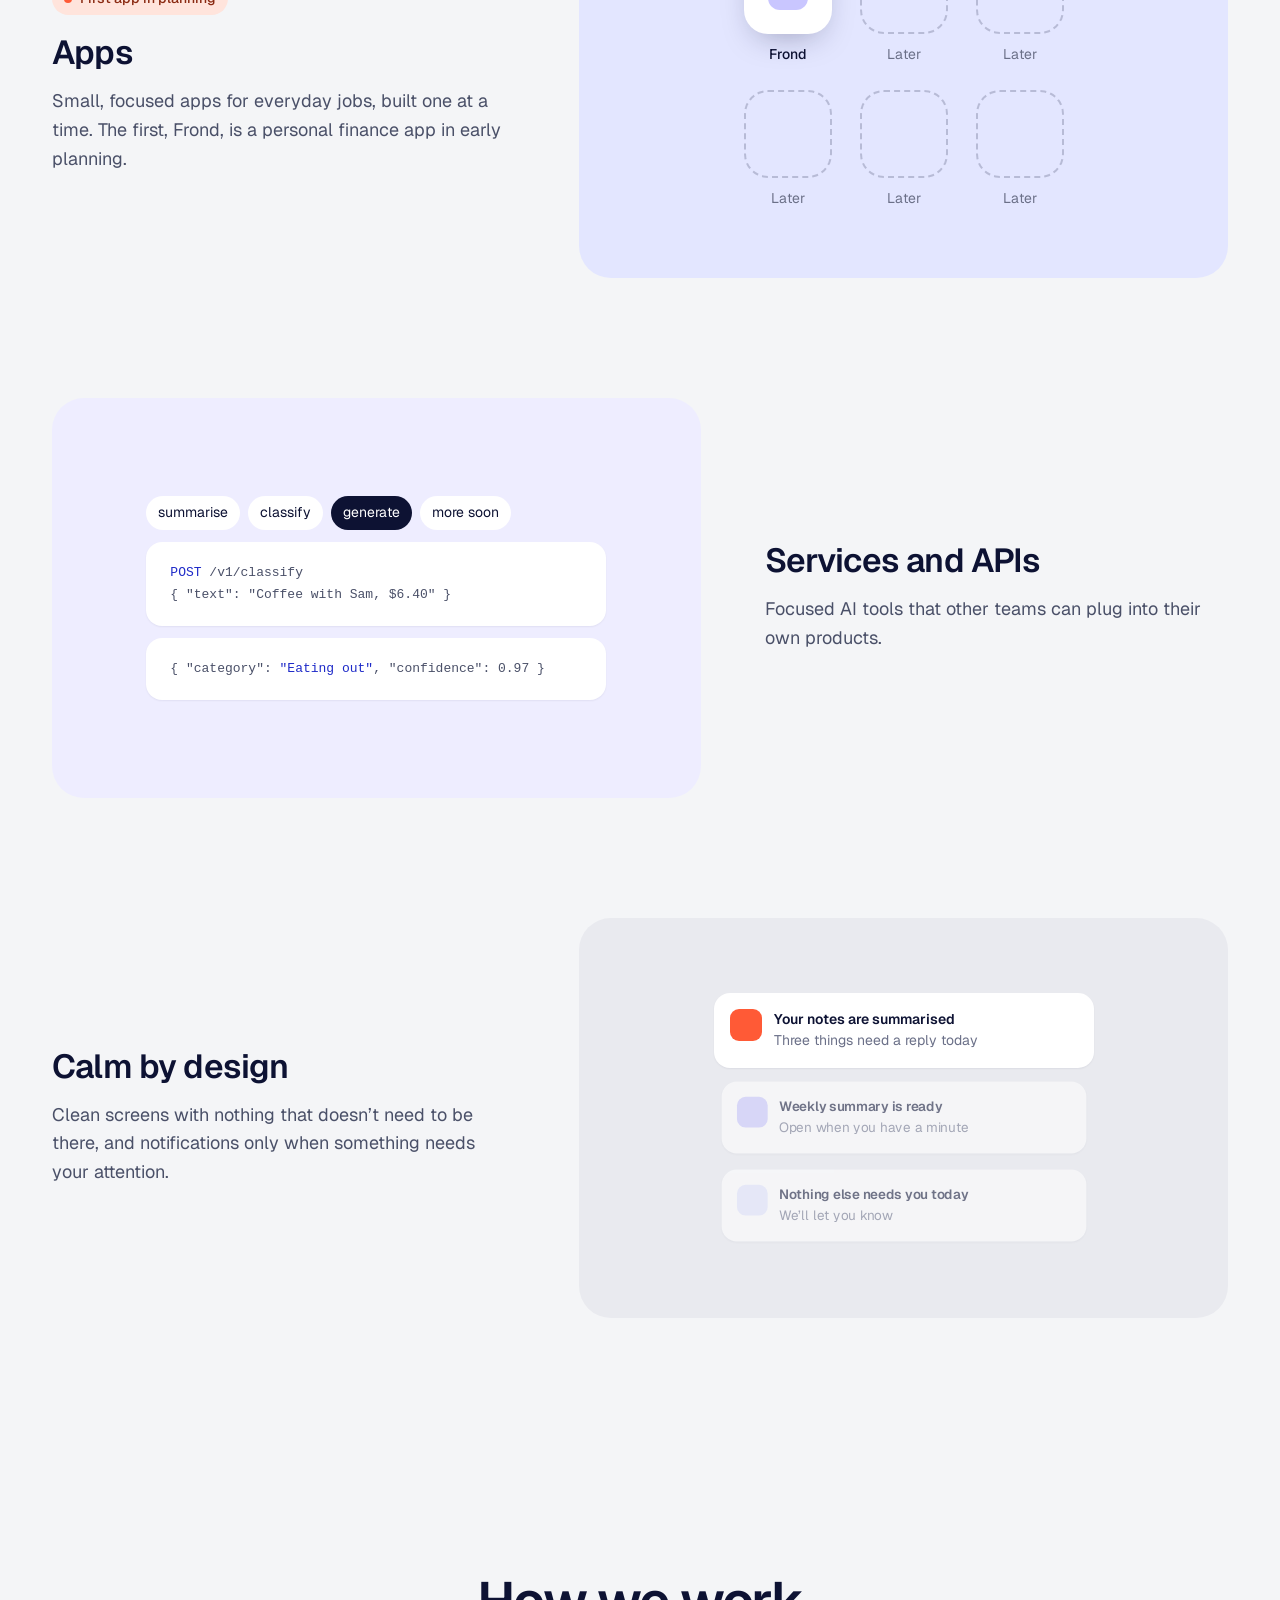
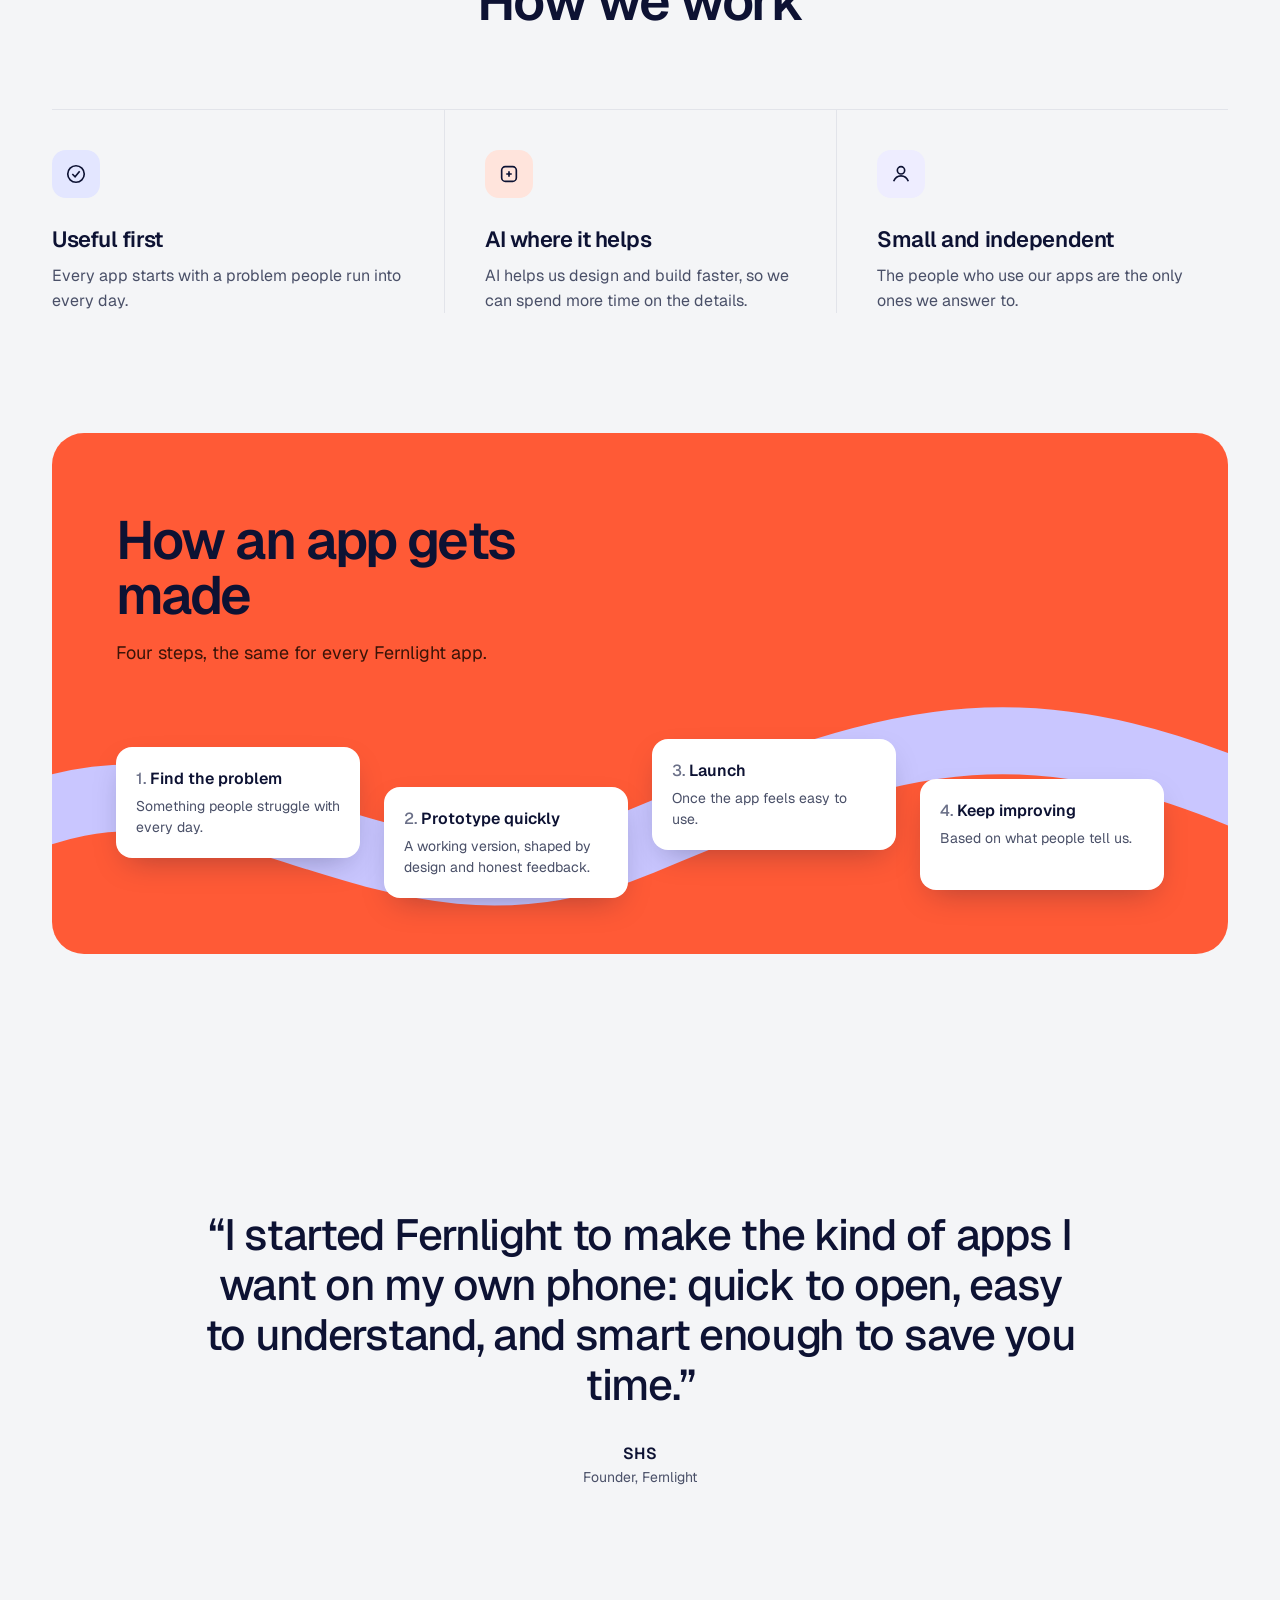
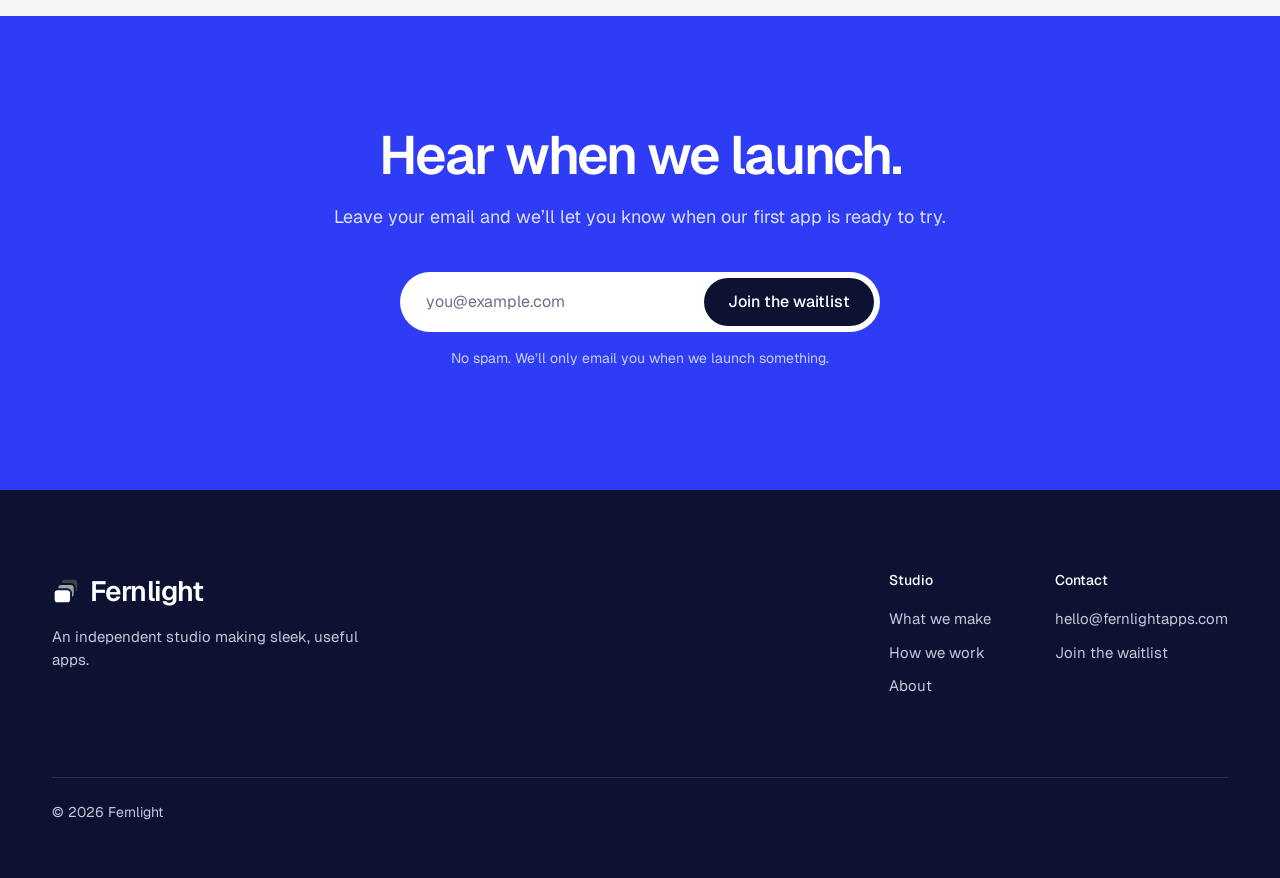
==== commit 7d2b982b: "Say apps are built with AI's help, not that they have AI built in Co-Authored-By: Claude Opus 5.5 <n" ====
--- a/index.html
+++ b/index.html
@@ -4,7 +4,7 @@
   <meta charset="utf-8">
   <meta name="viewport" content="width=device-width, initial-scale=1">
   <title>Fernlight | Small apps that do the job well</title>
-  <meta name="description" content="Fernlight is an independent studio making sleek, useful apps with AI built in.">
+  <meta name="description" content="Fernlight is an independent studio making good-looking, useful apps, built with the help of AI.">
   <link rel="canonical" href="https://fernlightapps.com/">
   <script>document.documentElement.classList.add('js');</script>
 
@@ -19,14 +19,14 @@
   <meta property="og:type" content="website">
   <meta property="og:site_name" content="Fernlight">
   <meta property="og:title" content="Fernlight | Small apps that do the job well">
-  <meta property="og:description" content="An independent studio making sleek, useful apps with AI built in.">
+  <meta property="og:description" content="An independent studio making good-looking, useful apps, built with the help of AI.">
   <meta property="og:url" content="https://fernlightapps.com/">
   <meta property="og:image" content="https://fernlightapps.com/assets/og-image.png">
   <meta property="og:image:width" content="1200">
   <meta property="og:image:height" content="630">
   <meta name="twitter:card" content="summary_large_image">
   <meta name="twitter:title" content="Fernlight | Small apps that do the job well">
-  <meta name="twitter:description" content="An independent studio making sleek, useful apps with AI built in.">
+  <meta name="twitter:description" content="An independent studio making good-looking, useful apps, built with the help of AI.">
   <meta name="twitter:image" content="https://fernlightapps.com/assets/og-image.png">
 
   <!-- Fonts -->
@@ -61,7 +61,7 @@
     <section id="top" class="hero" aria-labelledby="hero-title">
       <div class="container">
         <h1 id="hero-title" class="hero-title">Small apps that do the job well.</h1>
-        <p class="lede">Fernlight is an independent studio making sleek, useful apps with AI built in. We’re a small team building a handful of focused apps, one at a time.</p>
+        <p class="lede">Fernlight is an independent studio making good-looking, useful apps, designed and built with the help of AI. We’re a small team building a handful of focused apps, one at a time.</p>
 <div class="hero-actions">
           <a class="btn btn-ink" href="#waitlist">Get launch updates</a>
           <a class="btn btn-ghost" href="#make">See what we make</a>
@@ -122,7 +122,7 @@
           <article class="row">
             <div class="row-copy">
               <h3 class="h-row">Calm by design</h3>
-              <p class="lede">Clean screens with nothing that doesn’t need to be there. The AI works in the background and only interrupts you when something needs your attention.</p>
+              <p class="lede">Clean screens with nothing that doesn’t need to be there, and notifications only when something needs your attention.</p>
             </div>
             <div class="panel panel-grey" aria-hidden="true">
               <div class="stack">
@@ -151,7 +151,7 @@
           <div class="principle">
             <span class="icon" style="--c:#FFE4DC" aria-hidden="true"><svg width="22" height="22" viewBox="0 0 24 24" fill="none" stroke="currentColor" stroke-width="1.8"><rect x="4" y="4" width="16" height="16" rx="4"/><path d="M9 12h6M12 9v6"/></svg></span>
             <h3>AI where it helps</h3>
-            <p>We use AI for the tedious parts, so the app stays quick and simple to use.</p>
+            <p>AI helps us design and build faster, so we can spend more time on the details.</p>
           </div>
           <div class="principle">
             <span class="icon" style="--c:#EEEDFF" aria-hidden="true"><svg width="22" height="22" viewBox="0 0 24 24" fill="none" stroke="currentColor" stroke-width="1.8"><circle cx="12" cy="8" r="4"/><path d="M4 20c1.5-4 4.5-6 8-6s6.5 2 8 6"/></svg></span>
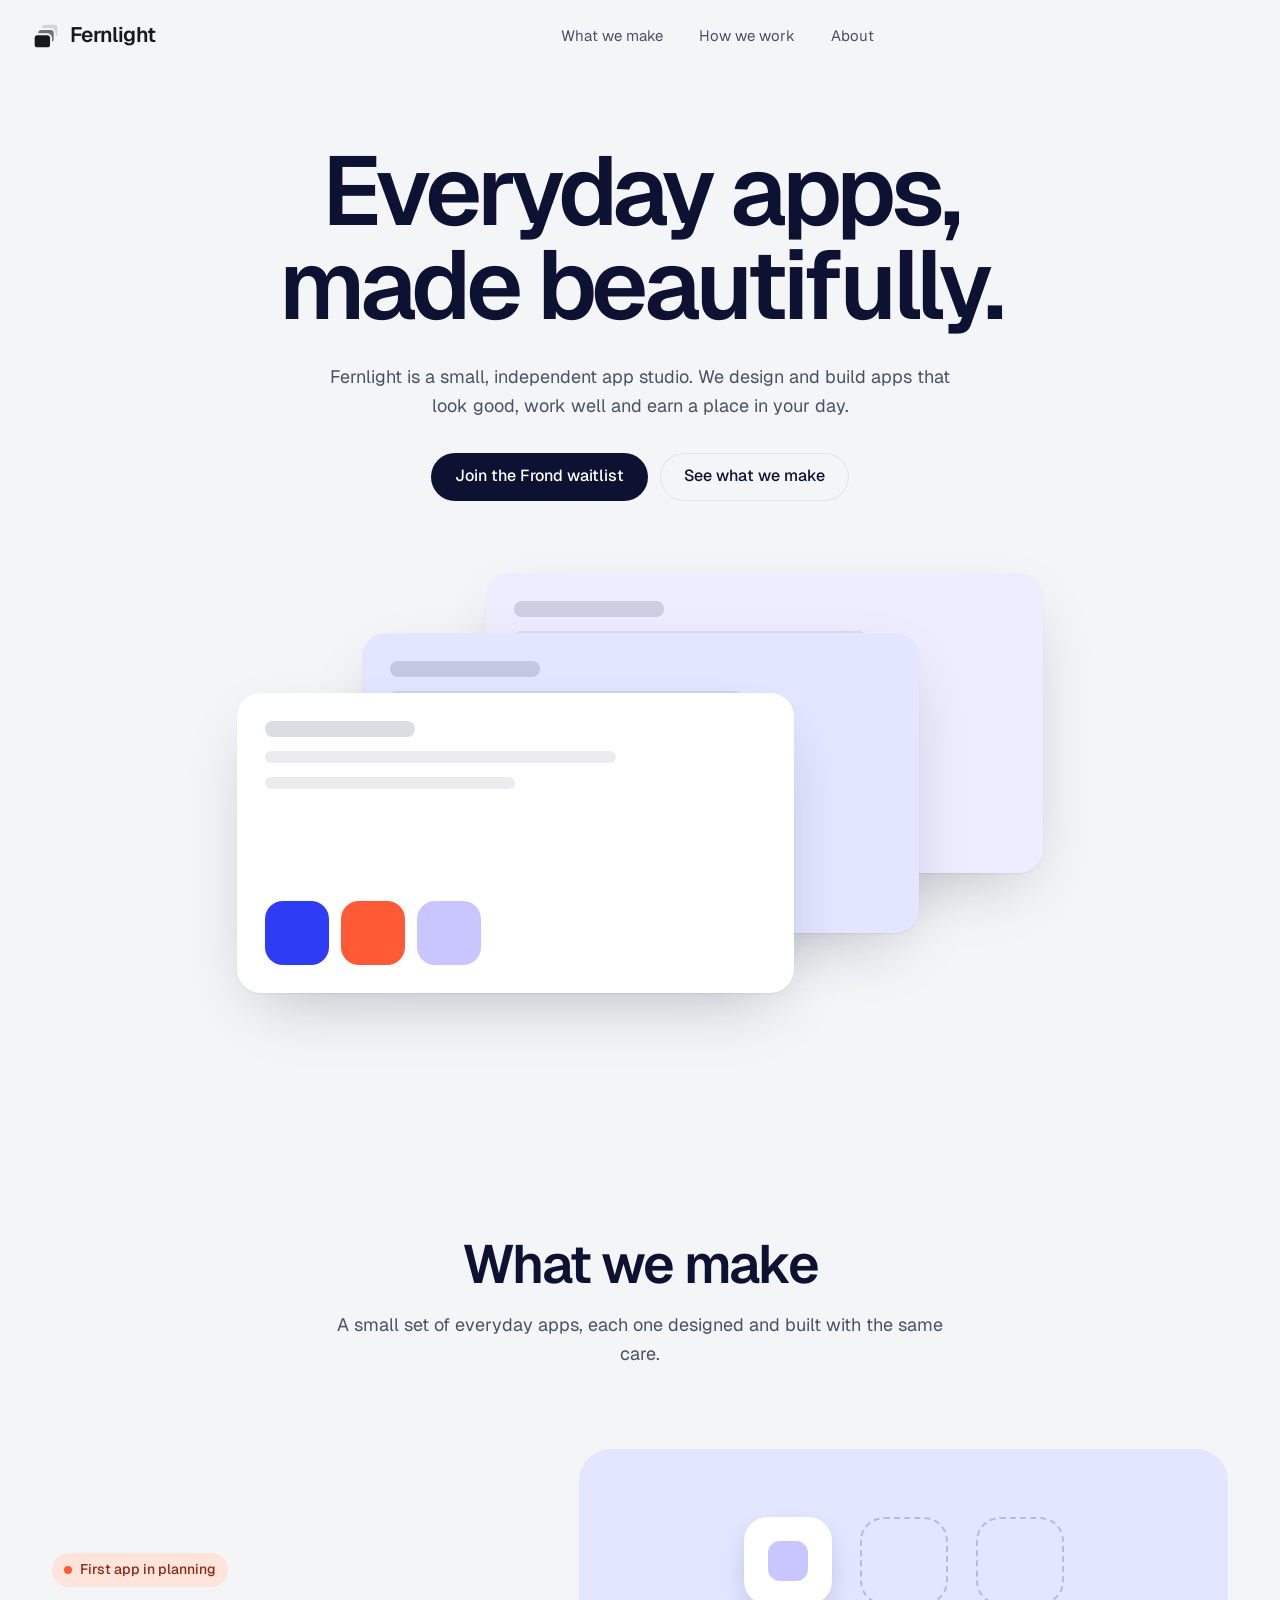
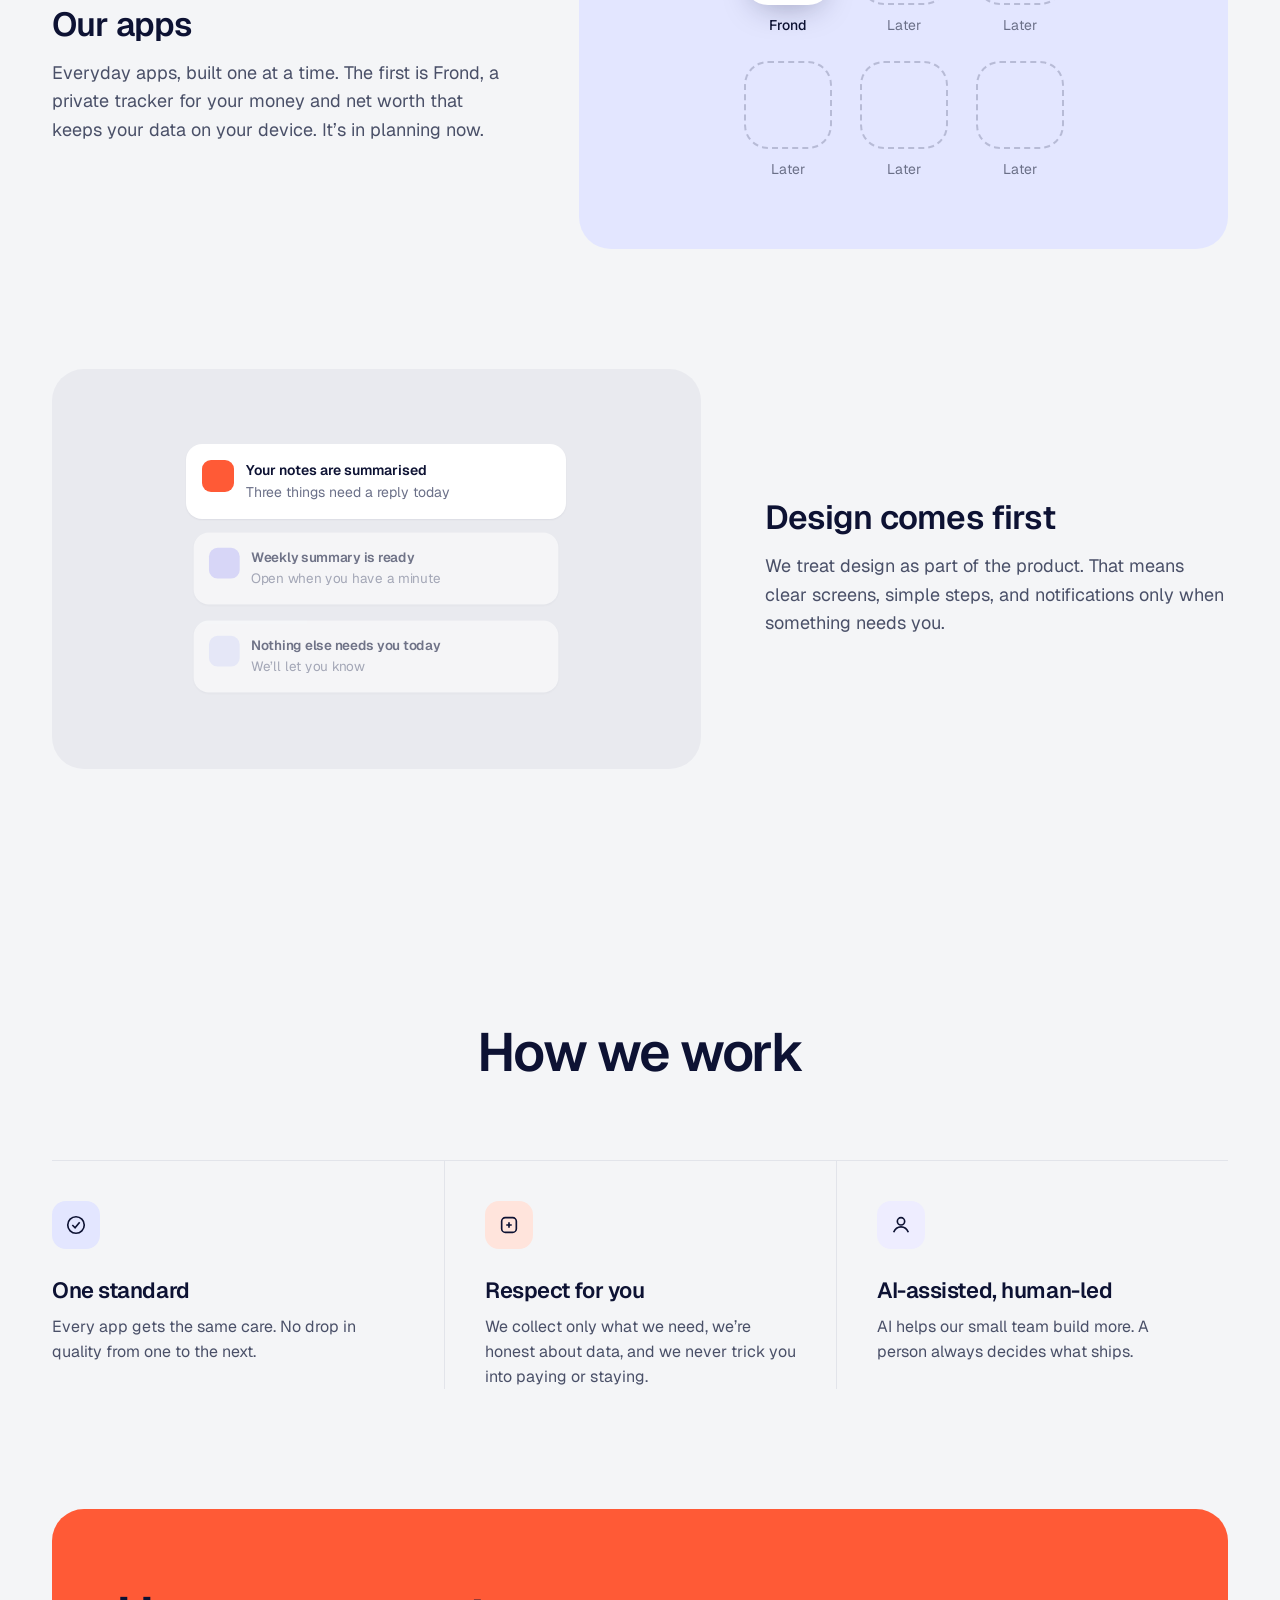
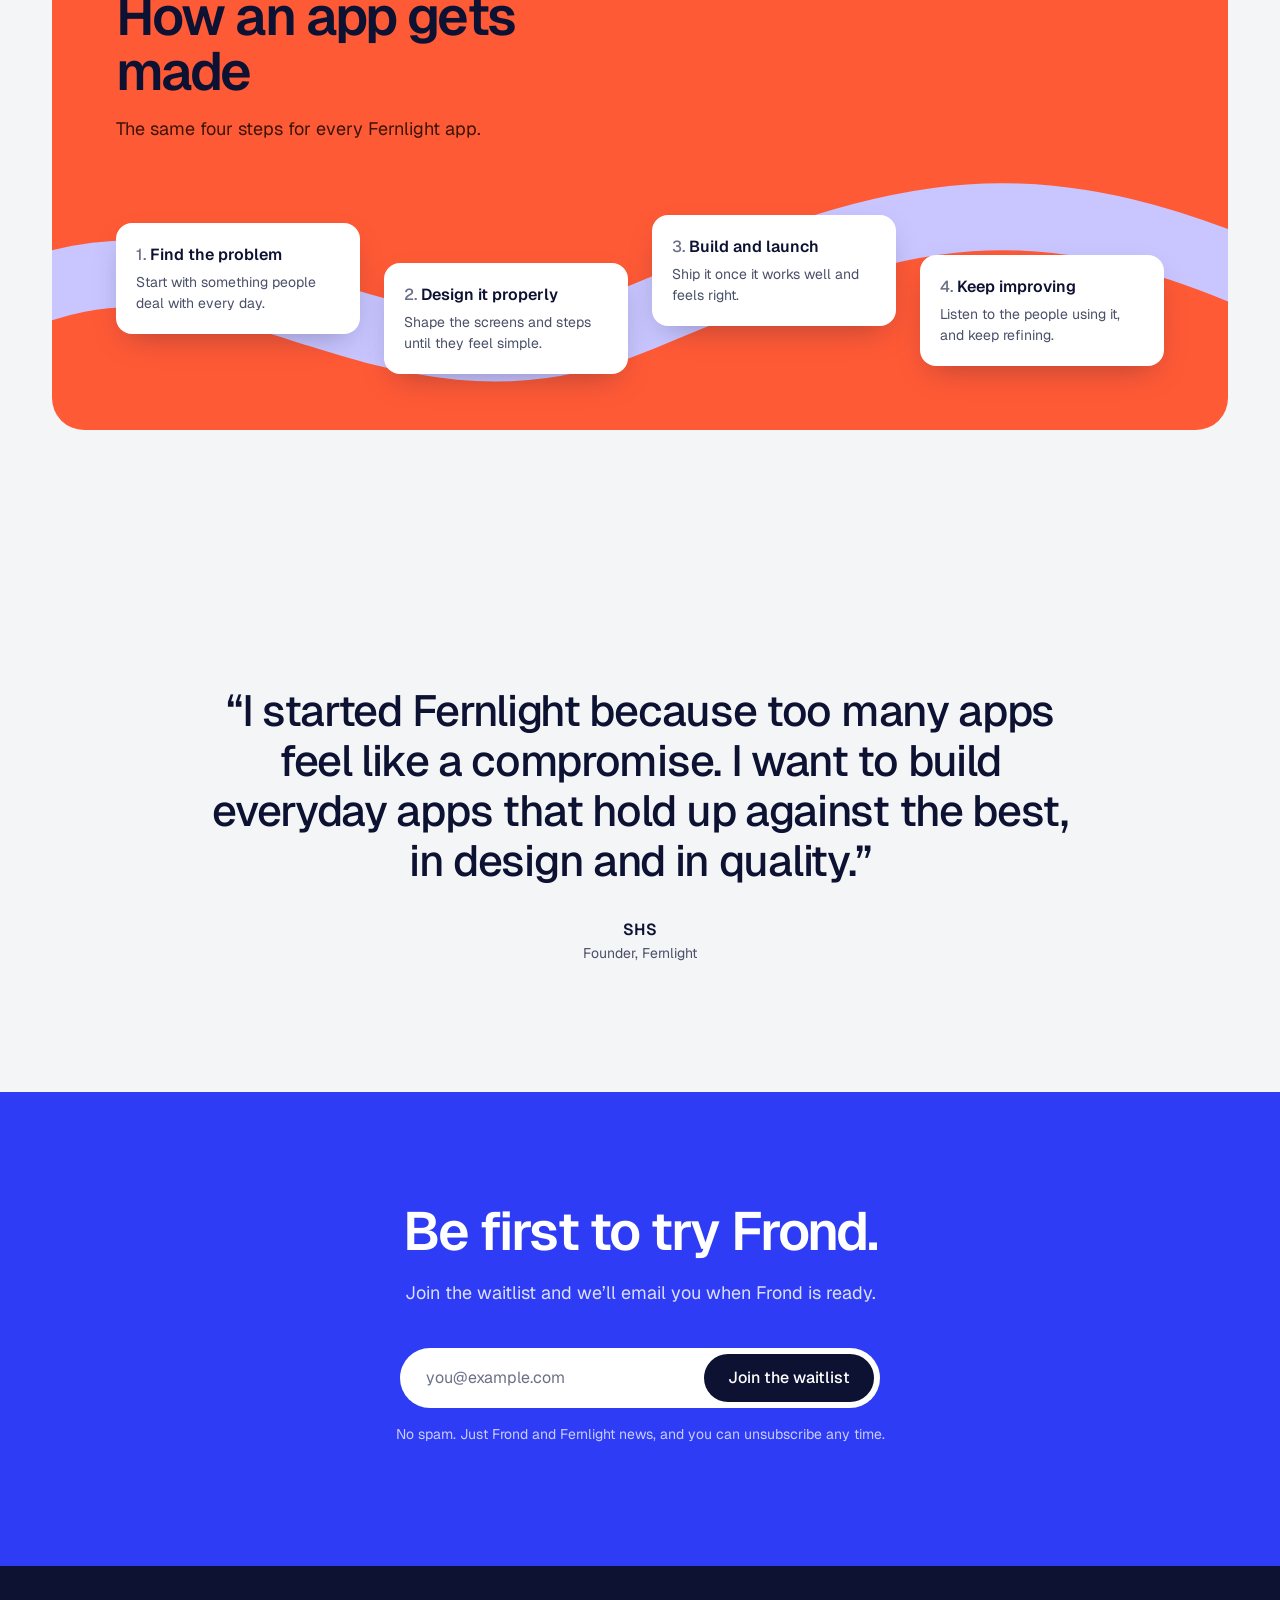
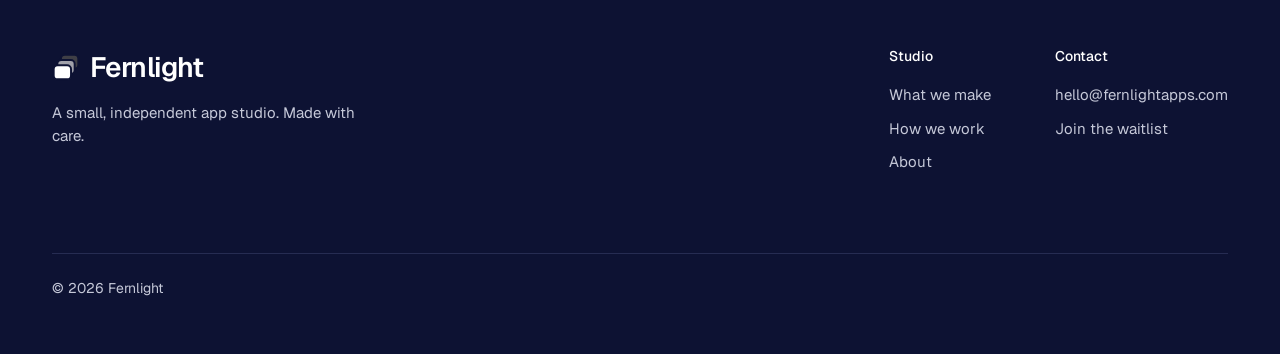
==== commit fce6d692: "New site copy; remove Services and APIs row - Hero: 'Everyday apps, made beautifully.' with studio i" ====
--- a/index.html
+++ b/index.html
@@ -3,8 +3,8 @@
 <head>
   <meta charset="utf-8">
   <meta name="viewport" content="width=device-width, initial-scale=1">
-  <title>Fernlight | Small apps that do the job well</title>
-  <meta name="description" content="Fernlight is an independent studio making good-looking, useful apps, built with the help of AI.">
+  <title>Fernlight | Everyday apps, made beautifully</title>
+  <meta name="description" content="Fernlight is a small, independent app studio. We design and build apps that look good, work well and earn a place in your day.">
   <link rel="canonical" href="https://fernlightapps.com/">
   <script>document.documentElement.classList.add('js');</script>
 
@@ -18,15 +18,15 @@
   <!-- Social sharing -->
   <meta property="og:type" content="website">
   <meta property="og:site_name" content="Fernlight">
-  <meta property="og:title" content="Fernlight | Small apps that do the job well">
-  <meta property="og:description" content="An independent studio making good-looking, useful apps, built with the help of AI.">
+  <meta property="og:title" content="Fernlight | Everyday apps, made beautifully">
+  <meta property="og:description" content="A small, independent app studio making beautiful, dependable apps for everyday life.">
   <meta property="og:url" content="https://fernlightapps.com/">
   <meta property="og:image" content="https://fernlightapps.com/assets/og-image.png">
   <meta property="og:image:width" content="1200">
   <meta property="og:image:height" content="630">
   <meta name="twitter:card" content="summary_large_image">
-  <meta name="twitter:title" content="Fernlight | Small apps that do the job well">
-  <meta name="twitter:description" content="An independent studio making good-looking, useful apps, built with the help of AI.">
+  <meta name="twitter:title" content="Fernlight | Everyday apps, made beautifully">
+  <meta name="twitter:description" content="A small, independent app studio making beautiful, dependable apps for everyday life.">
   <meta name="twitter:image" content="https://fernlightapps.com/assets/og-image.png">
 
   <!-- Fonts -->
@@ -60,10 +60,10 @@
     <!-- ===== Hero ===== -->
     <section id="top" class="hero" aria-labelledby="hero-title">
       <div class="container">
-        <h1 id="hero-title" class="hero-title">Small apps that do the job well.</h1>
-        <p class="lede">Fernlight is an independent studio making good-looking, useful apps, designed and built with the help of AI. We’re a small team building a handful of focused apps, one at a time.</p>
+        <h1 id="hero-title" class="hero-title">Everyday apps, made beautifully.</h1>
+        <p class="lede">Fernlight is a small, independent app studio. We design and build apps that look good, work well and earn a place in your day.</p>
 <div class="hero-actions">
-          <a class="btn btn-ink" href="#waitlist">Get launch updates</a>
+          <a class="btn btn-ink" href="#waitlist">Join the Frond waitlist</a>
           <a class="btn btn-ghost" href="#make">See what we make</a>
         </div>
 
@@ -82,15 +82,15 @@
       <div class="container">
         <div class="section-head">
           <h2 id="make-title" class="h-section">What we make</h2>
-          <p class="lede">A small number of apps, each built to do one job properly, plus the tools behind them.</p>
+          <p class="lede">A small set of everyday apps, each one designed and built with the same care.</p>
         </div>
 
         <div class="rows">
           <article class="row">
 <div class="row-copy">
 <span class="status">First app in planning</span>
-<h3 class="h-row">Apps</h3>
-<p class="lede">Small, focused apps for everyday jobs, built one at a time. The first, Frond, is a personal finance app in early planning.</p>
+<h3 class="h-row">Our apps</h3>
+<p class="lede">Everyday apps, built one at a time. The first is Frond, a private tracker for your money and net worth that keeps your data on your device. It’s in planning now.</p>
 </div>
 <div class="panel panel-cobalt" aria-hidden="true">
 <div class="appgrid">
@@ -106,23 +106,8 @@
 
           <article class="row flip">
             <div class="row-copy">
-              <h3 class="h-row">Services and APIs</h3>
-              <p class="lede">Focused AI tools that other teams can plug into their own products.</p>
-            </div>
-            <div class="panel panel-lilac" aria-hidden="true">
-              <div class="api">
-                <div class="api-tags"><span>summarise</span><span>classify</span><span class="on">generate</span><span>more soon</span></div>
-                <div class="api-card"><code><b>POST</b> /v1/classify
-{ "text": "Coffee with Sam, $6.40" }</code></div>
-                <div class="api-card"><code>{ "category": <b>"Eating out"</b>, "confidence": 0.97 }</code></div>
-              </div>
-            </div>
-          </article>
-
-          <article class="row">
-            <div class="row-copy">
-              <h3 class="h-row">Calm by design</h3>
-              <p class="lede">Clean screens with nothing that doesn’t need to be there, and notifications only when something needs your attention.</p>
+              <h3 class="h-row">Design comes first</h3>
+              <p class="lede">We treat design as part of the product. That means clear screens, simple steps, and notifications only when something needs you.</p>
             </div>
             <div class="panel panel-grey" aria-hidden="true">
               <div class="stack">
@@ -145,18 +130,18 @@
         <div class="principles">
           <div class="principle">
             <span class="icon" style="--c:#E3E6FF" aria-hidden="true"><svg width="22" height="22" viewBox="0 0 24 24" fill="none" stroke="currentColor" stroke-width="1.8"><circle cx="12" cy="12" r="9"/><path d="M8 12l3 3 5-6"/></svg></span>
-            <h3>Useful first</h3>
-            <p>Every app starts with a problem people run into every day.</p>
+            <h3>One standard</h3>
+            <p>Every app gets the same care. No drop in quality from one to the next.</p>
           </div>
           <div class="principle">
             <span class="icon" style="--c:#FFE4DC" aria-hidden="true"><svg width="22" height="22" viewBox="0 0 24 24" fill="none" stroke="currentColor" stroke-width="1.8"><rect x="4" y="4" width="16" height="16" rx="4"/><path d="M9 12h6M12 9v6"/></svg></span>
-            <h3>AI where it helps</h3>
-            <p>AI helps us design and build faster, so we can spend more time on the details.</p>
+            <h3>Respect for you</h3>
+            <p>We collect only what we need, we’re honest about data, and we never trick you into paying or staying.</p>
           </div>
           <div class="principle">
             <span class="icon" style="--c:#EEEDFF" aria-hidden="true"><svg width="22" height="22" viewBox="0 0 24 24" fill="none" stroke="currentColor" stroke-width="1.8"><circle cx="12" cy="8" r="4"/><path d="M4 20c1.5-4 4.5-6 8-6s6.5 2 8 6"/></svg></span>
-            <h3>Small and independent</h3>
-            <p>The people who use our apps are the only ones we answer to.</p>
+            <h3>AI-assisted, human-led</h3>
+            <p>AI helps our small team build more. A person always decides what ships.</p>
           </div>
         </div>
 
@@ -165,12 +150,12 @@
             <path d="M-60 430 C 180 300, 330 560, 600 440 S 1000 280, 1280 420" fill="none" stroke="#C9C6FF" stroke-width="72" stroke-linecap="round"/>
           </svg>
           <h2 class="h-section">How an app gets made</h2>
-          <p>Four steps, the same for every Fernlight app.</p>
+          <p>The same four steps for every Fernlight app.</p>
           <ol class="steps">
-            <li class="step"><h3>Find the problem</h3><p>Something people struggle with every day.</p></li>
-            <li class="step"><h3>Prototype quickly</h3><p>A working version, shaped by design and honest feedback.</p></li>
-            <li class="step"><h3>Launch</h3><p>Once the app feels easy to use.</p></li>
-            <li class="step"><h3>Keep improving</h3><p>Based on what people tell us.</p></li>
+            <li class="step"><h3>Find the problem</h3><p>Start with something people deal with every day.</p></li>
+            <li class="step"><h3>Design it properly</h3><p>Shape the screens and steps until they feel simple.</p></li>
+            <li class="step"><h3>Build and launch</h3><p>Ship it once it works well and feels right.</p></li>
+            <li class="step"><h3>Keep improving</h3><p>Listen to the people using it, and keep refining.</p></li>
           </ol>
         </div>
       </div>
@@ -181,7 +166,7 @@
       <div class="container">
         <figure class="quote">
           <blockquote>
-            <p>“I started Fernlight to make the kind of apps I want on my own phone: quick to open, easy to understand, and smart enough to save you time.”</p>
+            <p>“I started Fernlight because too many apps feel like a compromise. I want to build everyday apps that hold up against the best, in design and in quality.”</p>
           </blockquote>
           <figcaption>
             <div><strong>SHS</strong><span>Founder, Fernlight</span></div>
@@ -193,8 +178,8 @@
     <!-- ===== Waitlist ===== -->
     <section id="waitlist" class="cta" aria-labelledby="waitlist-title">
       <div class="container">
-        <h2 id="waitlist-title" class="h-section">Hear when we launch.</h2>
-        <p class="lede">Leave your email and we’ll let you know when our first app is ready to try.</p>
+        <h2 id="waitlist-title" class="h-section">Be first to try Frond.</h2>
+        <p class="lede">Join the waitlist and we’ll email you when Frond is ready.</p>
         <!-- Waitlist signups go to Buttondown. See README.md → "Waitlist form". -->
         <form class="form" data-waitlist novalidate method="post" target="_blank" action="https://buttondown.com/api/emails/embed-subscribe/sanitydub">
           <input type="hidden" name="embed" value="1">
@@ -203,7 +188,7 @@
           <button class="btn btn-ink" type="submit">Join the waitlist</button>
         </form>
         <p class="form-status" data-form-status role="status" aria-live="polite"></p>
-        <p class="form-note">No spam. We’ll only email you when we launch something.</p>
+        <p class="form-note">No spam. Just Frond and Fernlight news, and you can unsubscribe any time.</p>
       </div>
     </section>
   </main>
@@ -216,7 +201,7 @@
             <svg class="brand-mark" viewBox="0 0 100 100" aria-hidden="true"><rect class="mk1" x="32" y="6" width="62" height="50" rx="14"/><rect class="mk2" x="19" y="25" width="62" height="50" rx="14"/><rect class="mk3" x="6" y="44" width="62" height="50" rx="14"/></svg>
             Fernlight
           </a>
-          <p class="footer-tag">An independent studio making sleek, useful apps.</p>
+          <p class="footer-tag">A small, independent app studio. Made with care.</p>
         </div>
         <div class="footer-cols">
           <nav class="footer-col" aria-labelledby="f-studio">
--- a/css/styles.css
+++ b/css/styles.css
@@ -238,18 +238,10 @@
 
 .panel { position: relative; padding: 40px; border-radius: var(--r-xl); min-height: 400px; display: grid; place-items: center; overflow: hidden; }
 .panel-cobalt { background: var(--cobalt-tint); }
-.panel-lilac { background: var(--lilac-tint); }
 .panel-grey { background: #E9EAEF; }
 
 /* Row visuals */
 
-.api { width: min(100%, 460px); display: grid; gap: 12px; }
-.api-card { padding: 20px 24px; border-radius: var(--r-md); background: var(--surface); box-shadow: 0 1px 2px rgba(13, 18, 51, .06); }
-.api-card code { display: block; font-family: ui-monospace, 'SF Mono', Menlo, monospace; font-size: 13px; line-height: 1.7; color: var(--ink-2); white-space: pre-wrap; }
-.api-card code b { color: var(--cobalt-deep); font-weight: 500; }
-.api-tags { display: flex; flex-wrap: wrap; gap: 8px; }
-.api-tags span { padding: 6px 12px; border-radius: 999px; background: var(--surface); font-size: 14px; }
-.api-tags span.on { background: var(--ink); color: #fff; }
 
 .stack { width: min(100%, 380px); display: grid; gap: 12px; }
 .note { display: flex; gap: 12px; align-items: flex-start; padding: 16px; border-radius: var(--r-md); background: var(--surface); box-shadow: 0 1px 2px rgba(13, 18, 51, .06); font-size: 14px; }
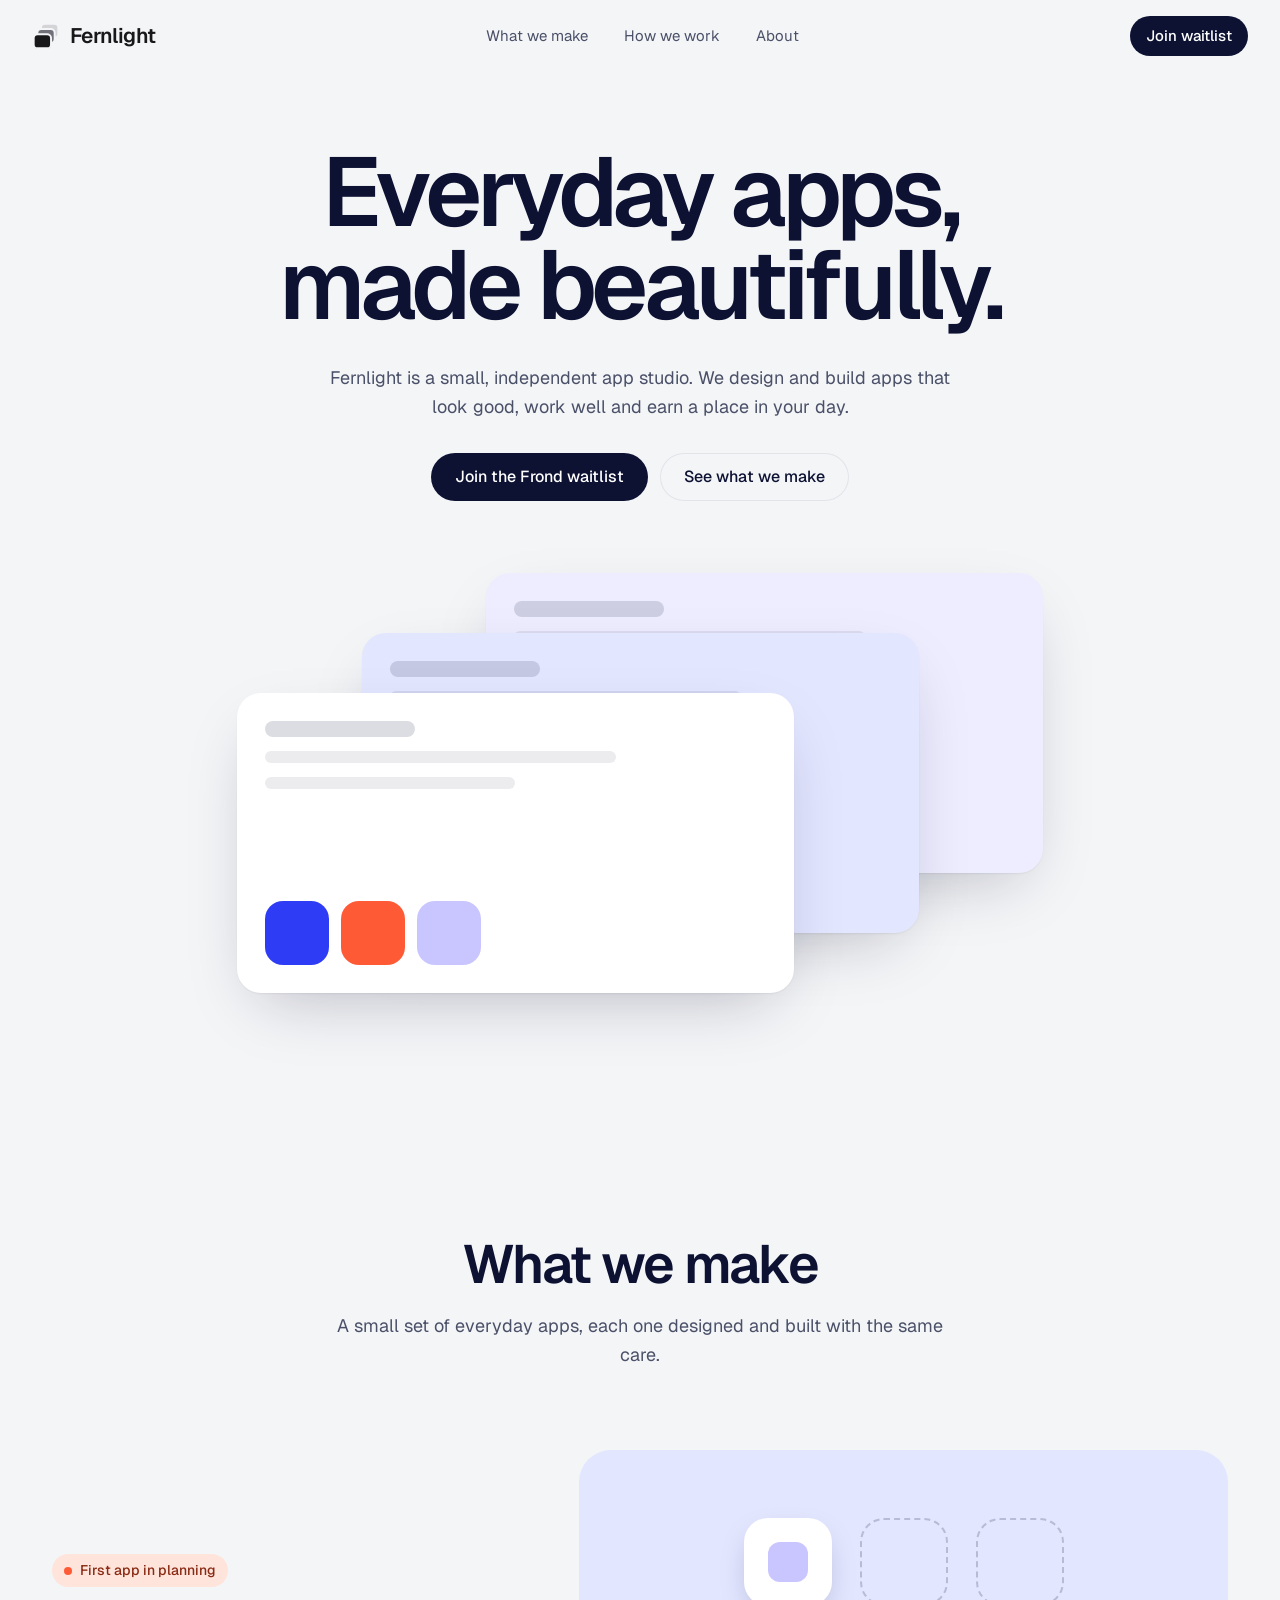
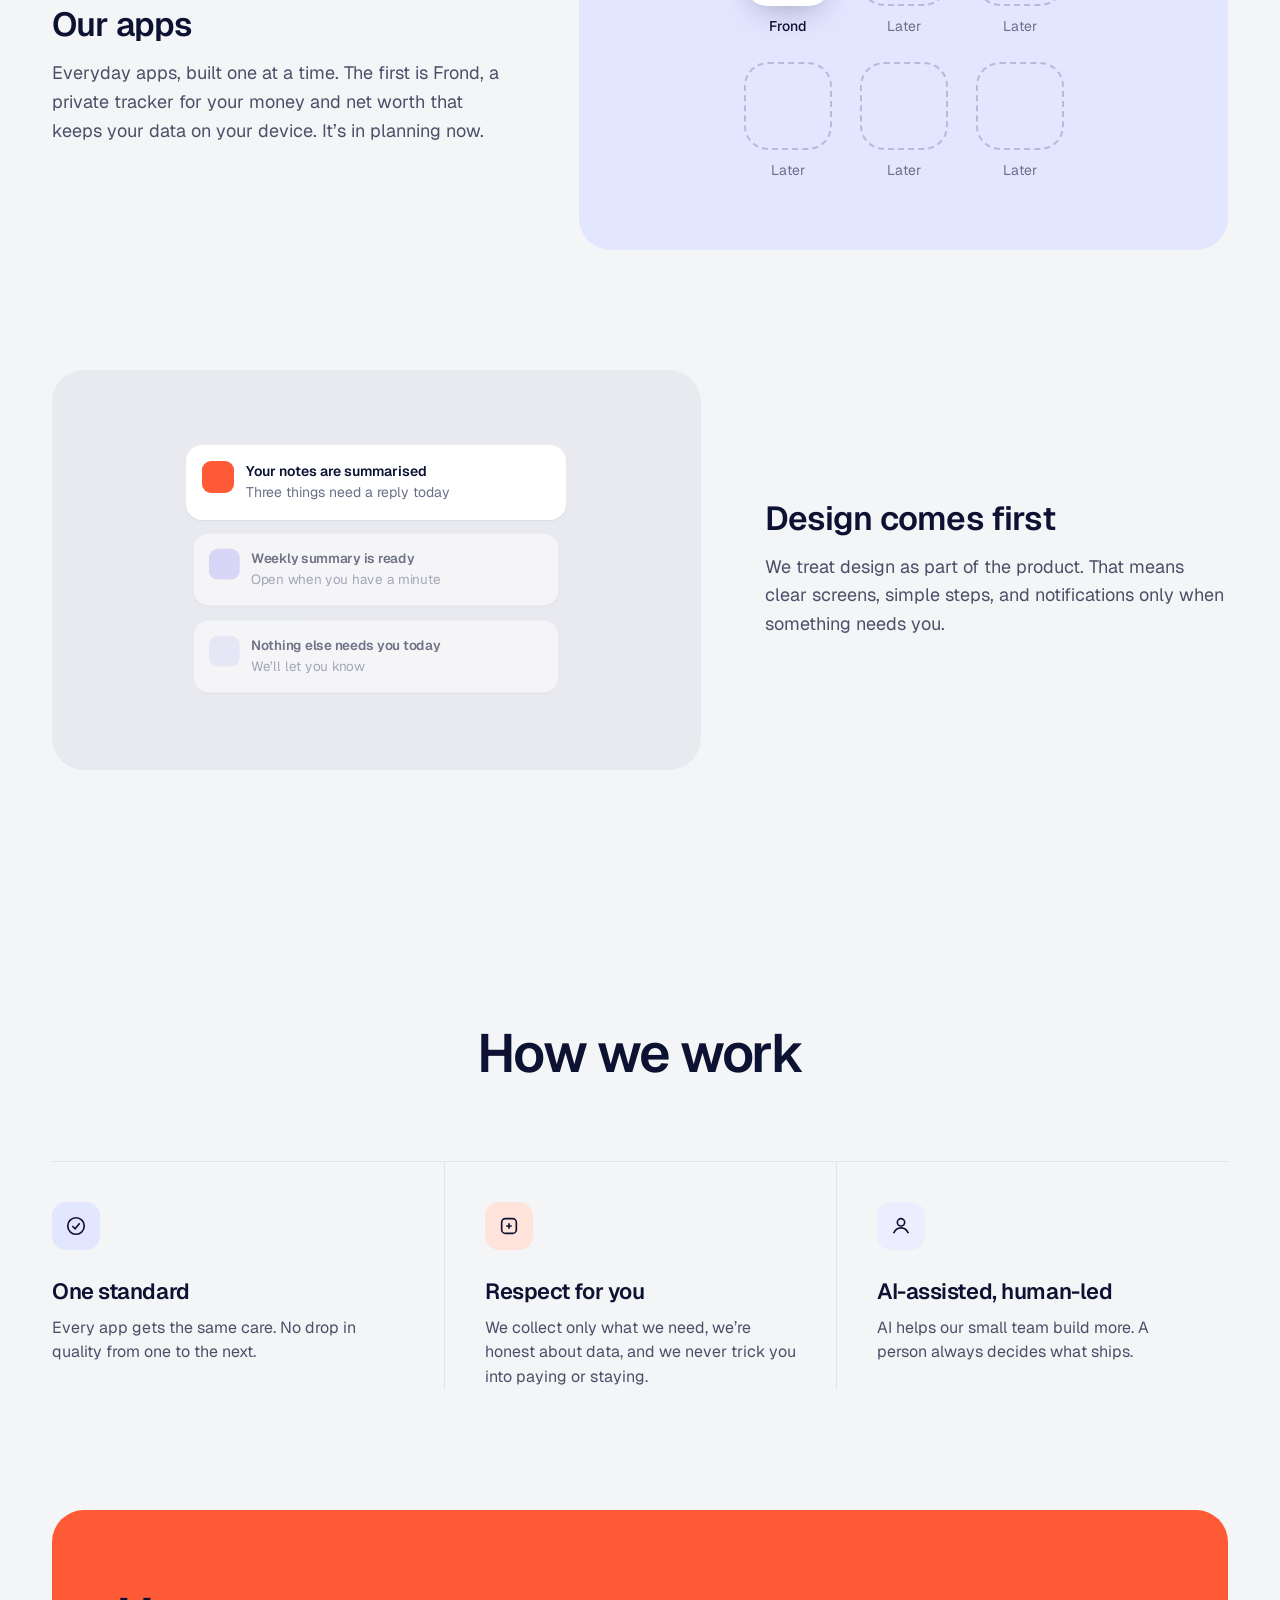
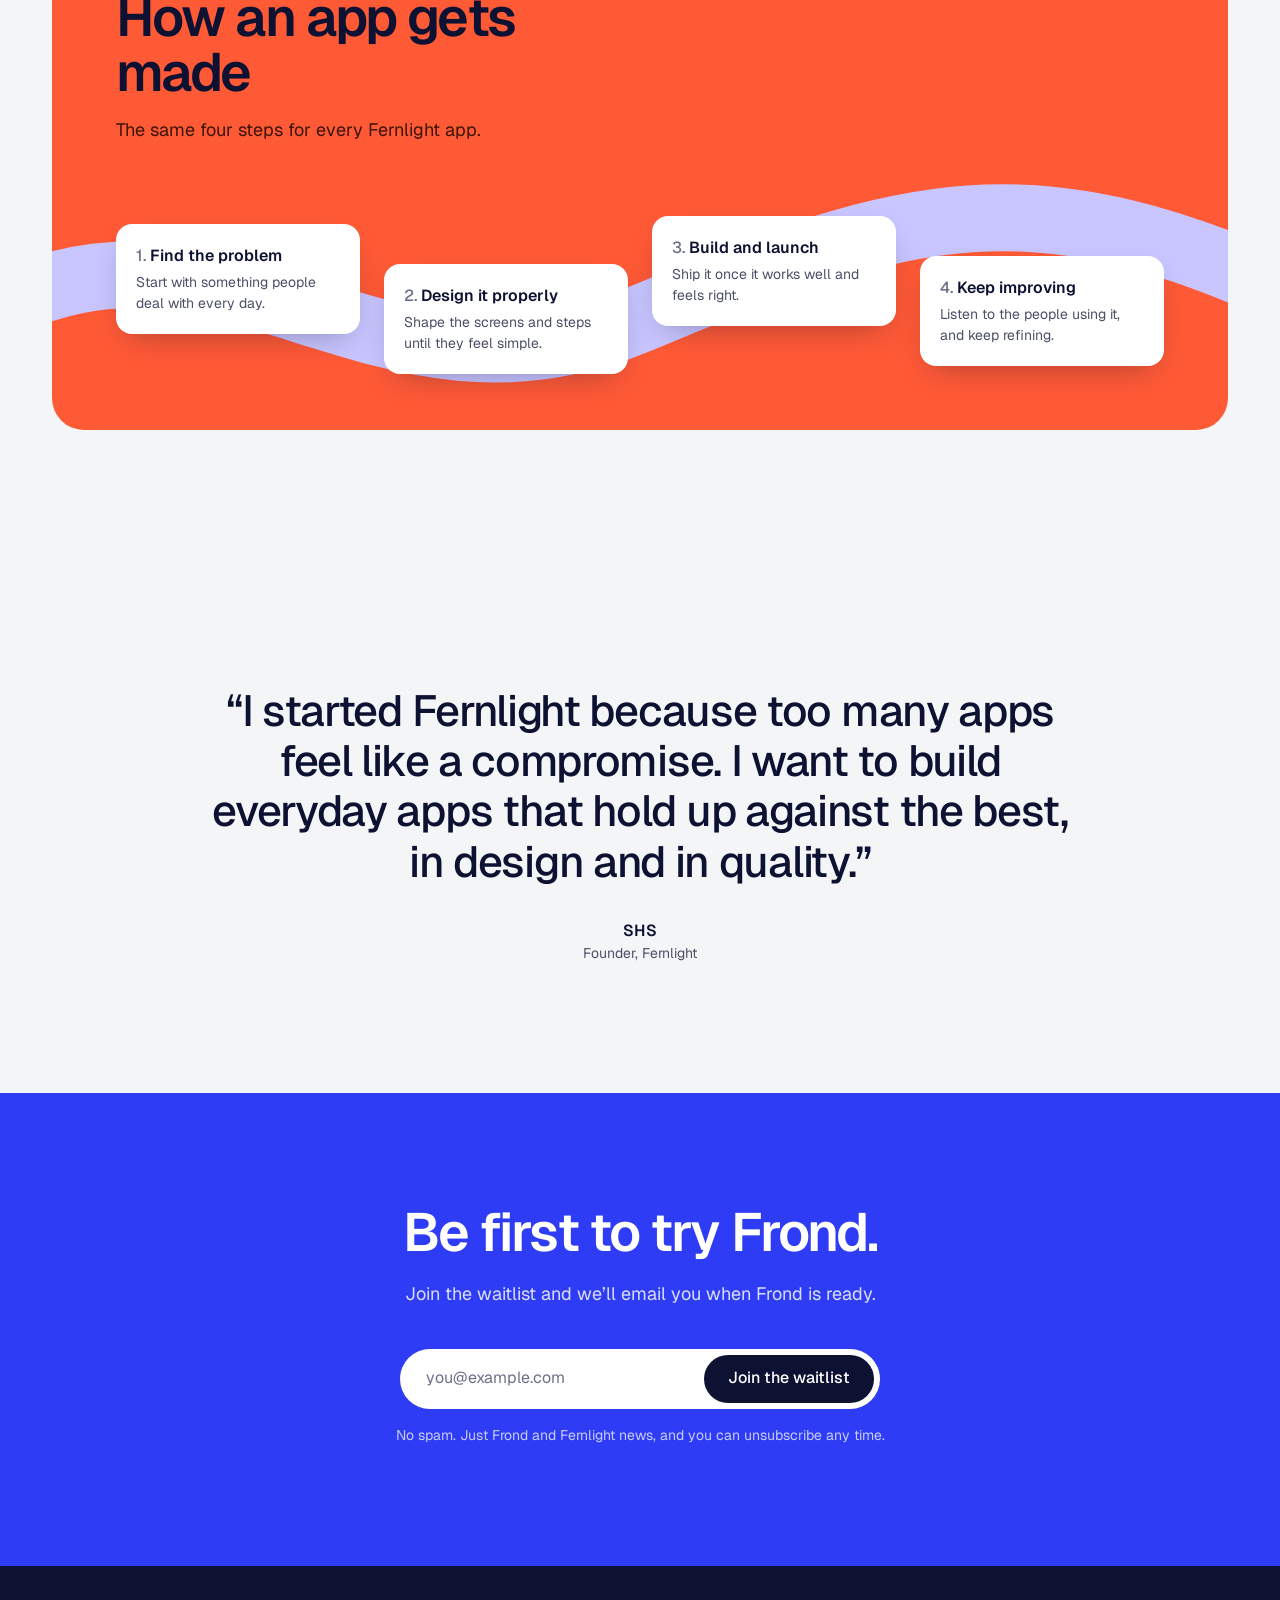
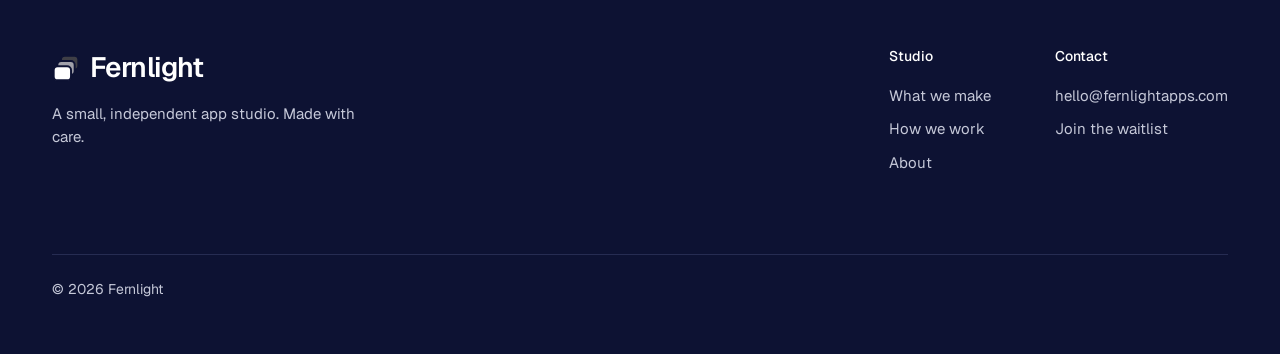
==== commit 35a37114: "Add header waitlist button and tidy up quick fixes - Add a Join waitlist button to the nav, visible " ====
--- a/index.html
+++ b/index.html
@@ -32,10 +32,10 @@
   <!-- Fonts -->
   <link rel="preconnect" href="https://fonts.googleapis.com">
   <link rel="preconnect" href="https://fonts.gstatic.com" crossorigin>
-  <link rel="stylesheet" href="https://fonts.googleapis.com/css2?family=Geist:wght@400;500;600;700&display=swap">
-
-  <link rel="stylesheet" href="css/styles.css?v=9">
-  <script src="js/main.js?v=9" defer></script>
+  <link rel="stylesheet" href="https://fonts.googleapis.com/css2?family=Geist:wght@400;500;600&display=swap">
+
+  <link rel="stylesheet" href="css/styles.css?v=10">
+  <script src="js/main.js?v=11" defer></script>
 </head>
 <body>
   <a class="skip-link" href="#main">Skip to content</a>
@@ -53,6 +53,7 @@
           <li><a href="#note">About</a></li>
         </ul>
       </nav>
+      <a class="btn btn-ink btn-small nav-cta" href="#waitlist">Join waitlist</a>
     </header>
   </div>
 
--- a/css/styles.css
+++ b/css/styles.css
@@ -91,13 +91,11 @@
   font-size: clamp(32px, 4.2vw, 56px);
   line-height: 1.02;
   letter-spacing: -.035em;
-  font-variation-settings: 'wdth' 85, 'opsz' 72;
 }
 .h-row {
   font-size: clamp(28px, 2.6vw, 36px);
   line-height: 1.08;
   letter-spacing: -.025em;
-  font-variation-settings: 'wdth' 88, 'opsz' 48;
 }
 .lede { margin: 0; font-size: 18px; line-height: 1.6; color: var(--ink-2); max-width: 60ch; }
 
@@ -161,6 +159,7 @@
 .mk2 { fill: var(--mk2); }
 .mk3 { fill: var(--mk3); }
 .nav > nav { margin: 0 auto; }
+.nav-cta { flex: 0 0 auto; }
 .nav-links { display: flex; gap: 8px; margin: 0; padding: 0; list-style: none; }
 .nav-links a {
   display: inline-block;
@@ -182,7 +181,6 @@
   line-height: .96;
   letter-spacing: -.045em;
   font-weight: 600;
-  font-variation-settings: 'wdth' 92, 'opsz' 96;
 }
 .hero .lede { margin: 32px auto 0; max-width: 52ch; }
 .hero-actions { display: flex; justify-content: center; gap: 12px; margin-top: 32px; flex-wrap: wrap; }
@@ -255,7 +253,7 @@
 .principle { padding: 40px 40px 0 0; }
 .principle + .principle { padding-left: 40px; border-left: 1px solid var(--line); }
 .principle .icon { display: grid; place-items: center; width: 48px; height: 48px; margin-bottom: 24px; border-radius: 14px; background: var(--c); color: var(--ink); }
-.principle h3 { font-size: 22px; letter-spacing: -.02em; font-variation-settings: 'wdth' 90; margin-bottom: 8px; }
+.principle h3 { font-size: 22px; letter-spacing: -.02em; margin-bottom: 8px; }
 .principle p { margin: 0; color: var(--ink-2); max-width: 36ch; }
 
 /* Process panel */
@@ -289,7 +287,6 @@
   font-size: clamp(28px, 3.4vw, 44px);
   line-height: 1.15;
   letter-spacing: -.03em;
-  font-variation-settings: 'wdth' 88, 'opsz' 48;
 }
 .quote figcaption { margin-top: 32px; display: inline-flex; align-items: center; gap: 12px; color: var(--ink-2); }
 .avatar { width: 44px; height: 44px; border-radius: 50%; background: var(--cobalt-tint); display: grid; place-items: center; font-weight: 600; font-size: 14px; color: var(--cobalt-deep); }
@@ -335,7 +332,7 @@
 
 /* 404 */
 .lost { min-height: 70vh; display: grid; place-content: center; justify-items: center; gap: 24px; padding: 96px var(--gutter); text-align: center; }
-.lost h1 { font-size: clamp(44px, 6vw, 80px); line-height: 1; letter-spacing: -.04em; font-variation-settings: 'wdth' 80, 'opsz' 96; }
+.lost h1 { font-size: clamp(44px, 6vw, 80px); line-height: 1; letter-spacing: -.04em; }
 .lost p { margin: 0; color: var(--ink-2); max-width: 40ch; }
 
 /* ---------- Responsive ---------- */
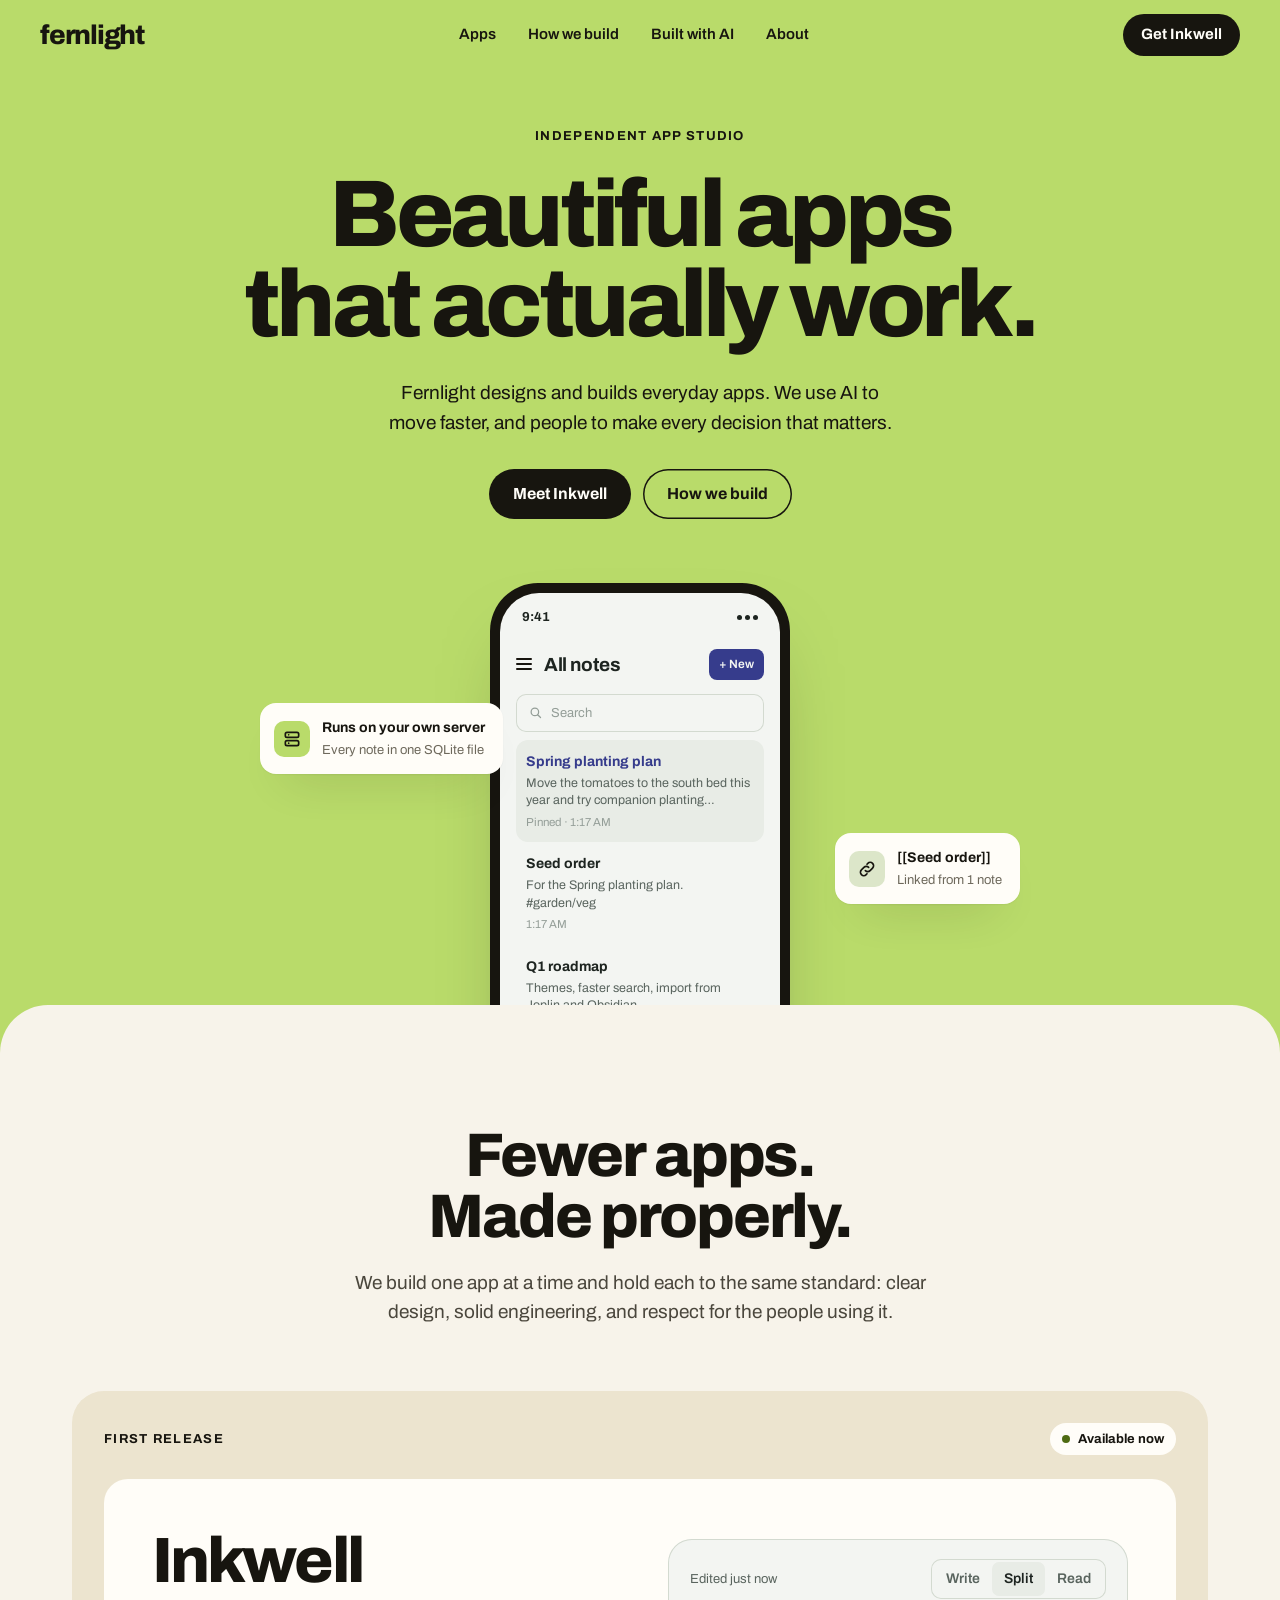
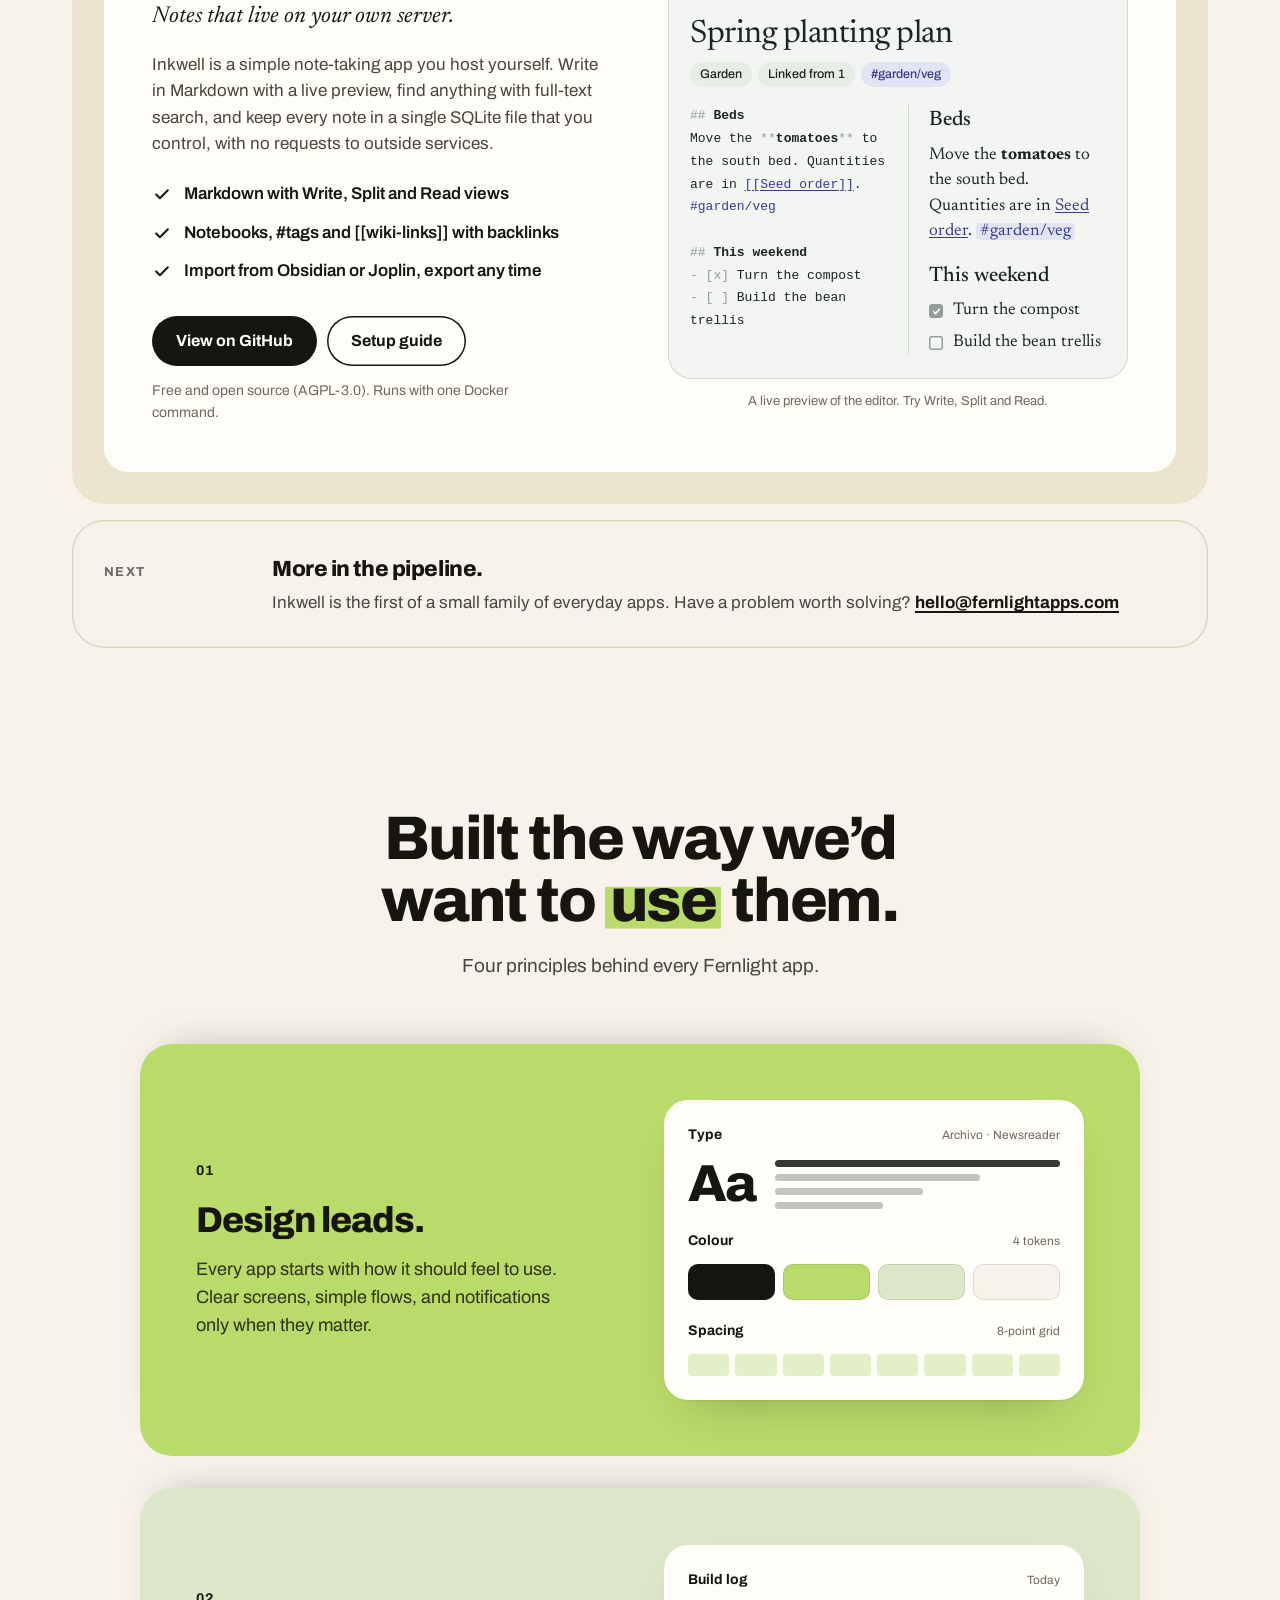
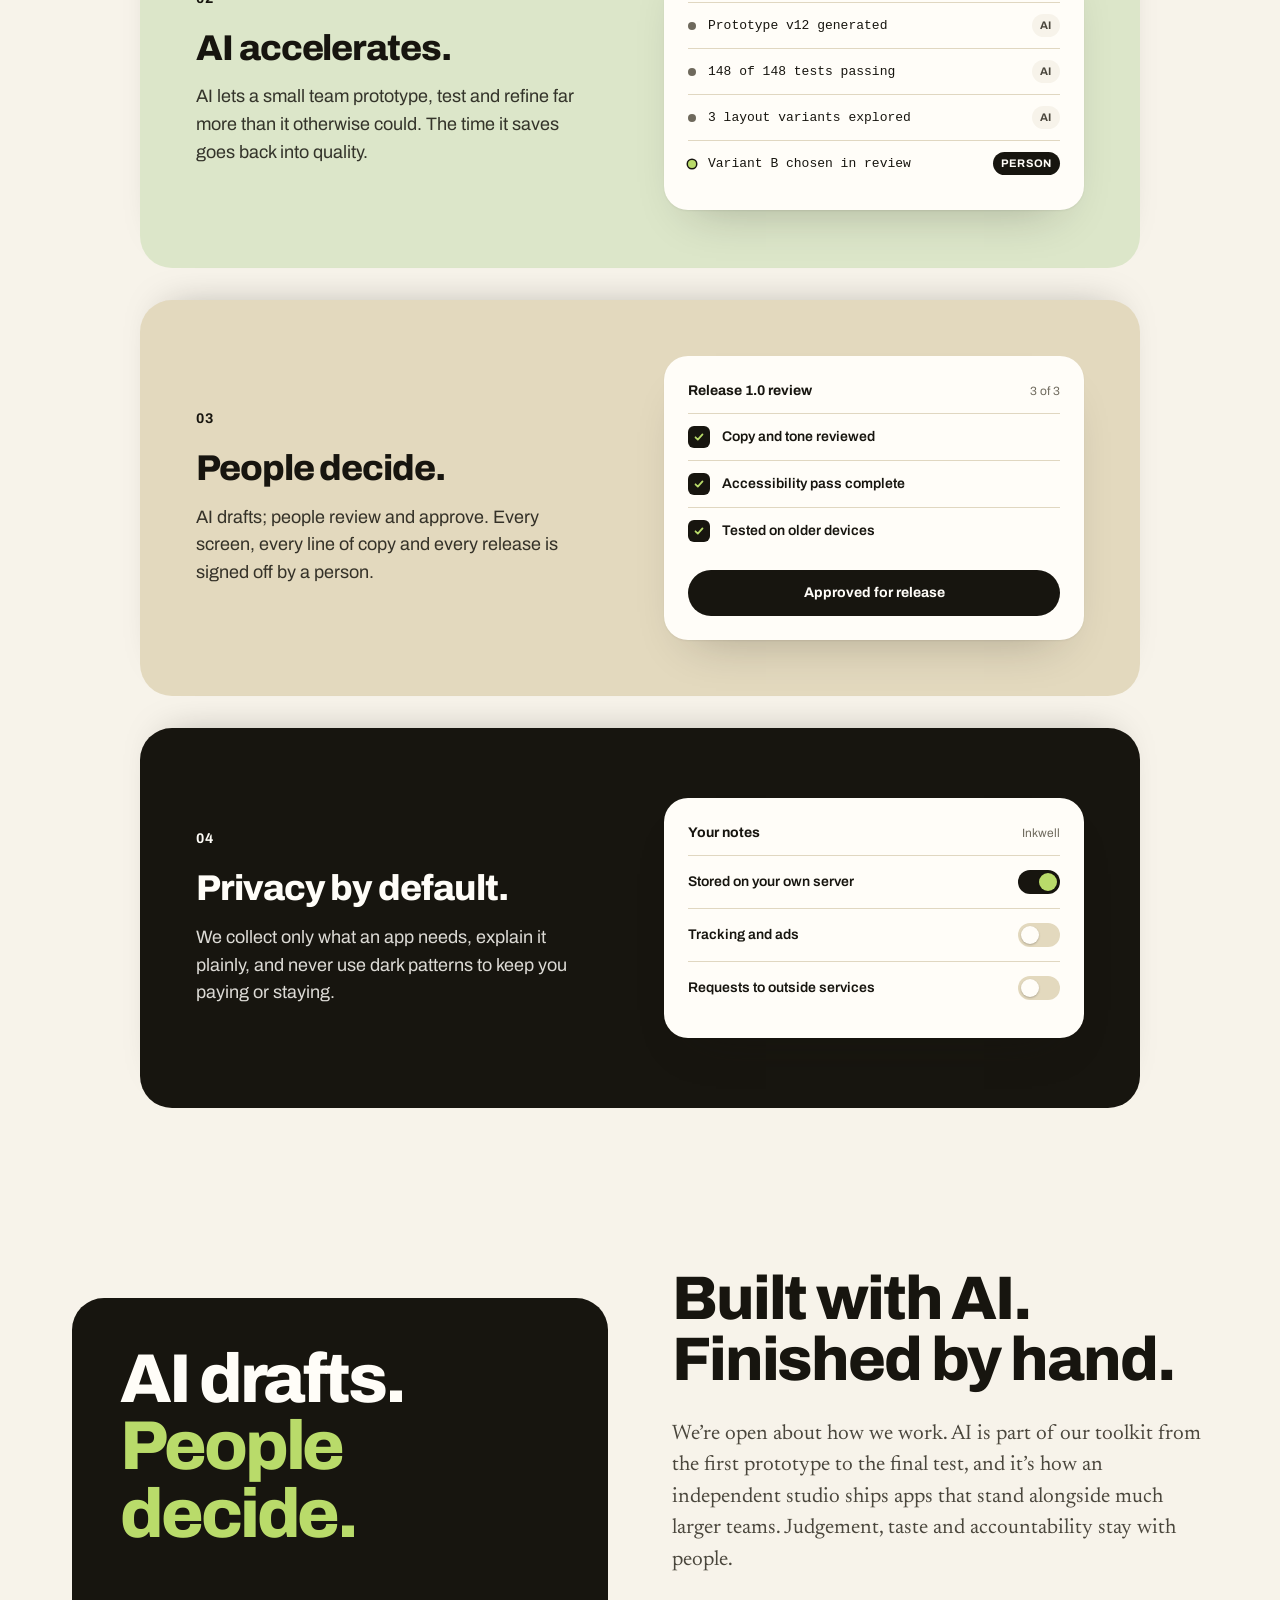
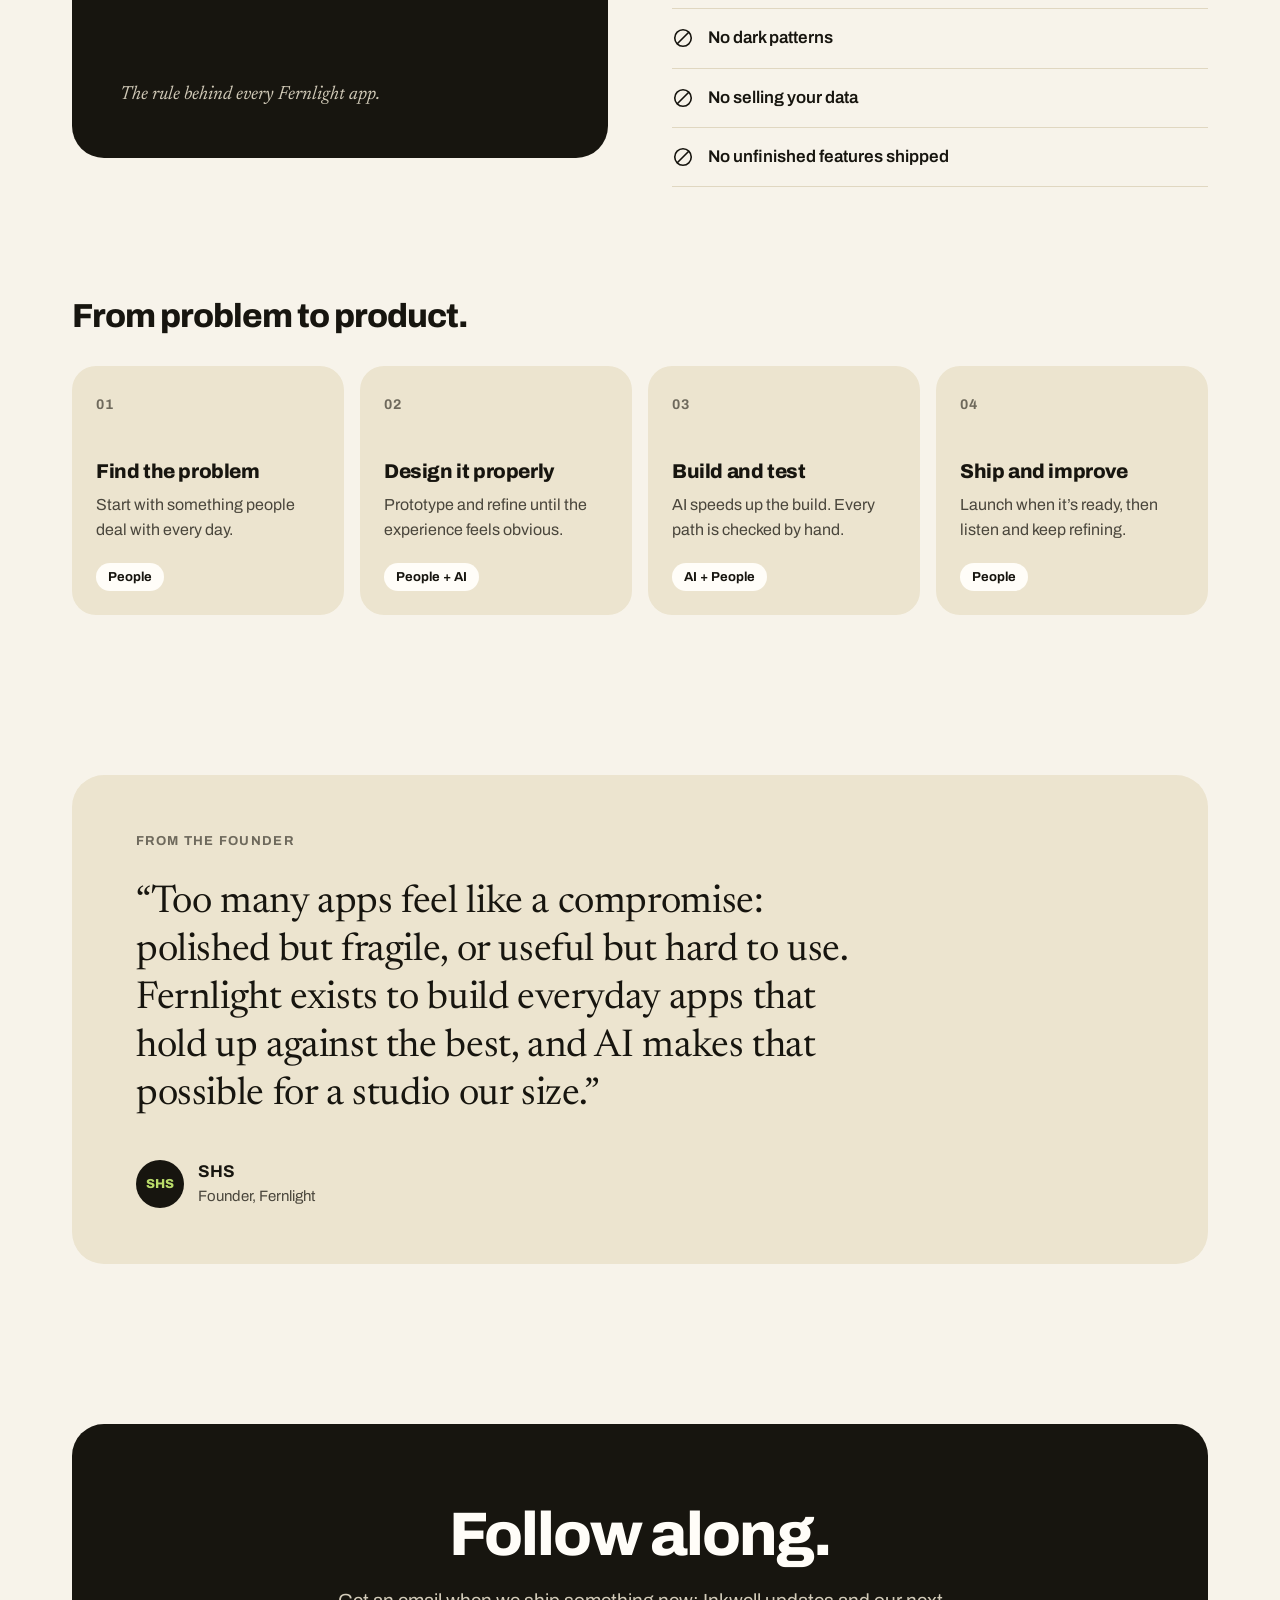
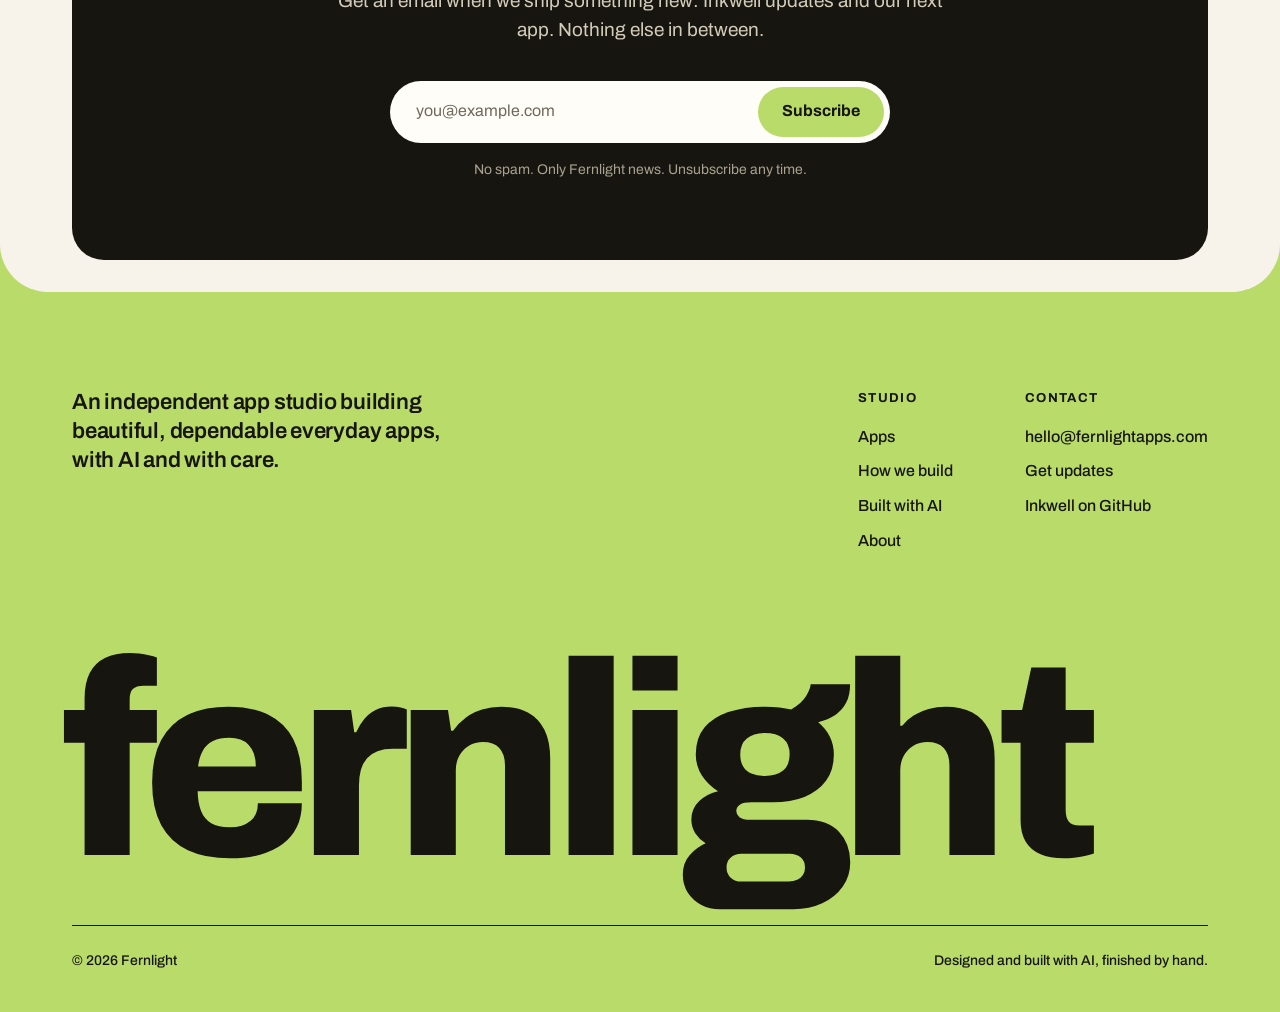
==== commit b8ceaeee: "Redesign the site and feature Inkwell as the first app - New look inspired by Stack Health: fern gre" ====
--- a/index.html
+++ b/index.html
@@ -3,8 +3,8 @@
 <head>
   <meta charset="utf-8">
   <meta name="viewport" content="width=device-width, initial-scale=1">
-  <title>Fernlight | Everyday apps, made beautifully</title>
-  <meta name="description" content="Fernlight is a small, independent app studio. We design and build apps that look good, work well and earn a place in your day.">
+  <title>Fernlight | Beautiful apps that actually work</title>
+  <meta name="description" content="Fernlight is an independent app studio designing and building everyday apps. We use AI to move faster, and people to make every decision that matters.">
   <link rel="canonical" href="https://fernlightapps.com/">
   <script>document.documentElement.classList.add('js');</script>
 
@@ -13,47 +13,45 @@
   <link rel="icon" href="assets/favicon-32.png" sizes="32x32" type="image/png">
   <link rel="apple-touch-icon" href="assets/apple-touch-icon.png">
   <link rel="manifest" href="site.webmanifest">
-  <meta name="theme-color" content="#F4F5F7">
+  <meta name="theme-color" content="#B9DB6A">
 
   <!-- Social sharing -->
   <meta property="og:type" content="website">
   <meta property="og:site_name" content="Fernlight">
-  <meta property="og:title" content="Fernlight | Everyday apps, made beautifully">
-  <meta property="og:description" content="A small, independent app studio making beautiful, dependable apps for everyday life.">
+  <meta property="og:title" content="Fernlight | Beautiful apps that actually work">
+  <meta property="og:description" content="An independent app studio building beautiful, dependable everyday apps, with AI and with care.">
   <meta property="og:url" content="https://fernlightapps.com/">
   <meta property="og:image" content="https://fernlightapps.com/assets/og-image.png">
   <meta property="og:image:width" content="1200">
   <meta property="og:image:height" content="630">
   <meta name="twitter:card" content="summary_large_image">
-  <meta name="twitter:title" content="Fernlight | Everyday apps, made beautifully">
-  <meta name="twitter:description" content="A small, independent app studio making beautiful, dependable apps for everyday life.">
+  <meta name="twitter:title" content="Fernlight | Beautiful apps that actually work">
+  <meta name="twitter:description" content="An independent app studio building beautiful, dependable everyday apps, with AI and with care.">
   <meta name="twitter:image" content="https://fernlightapps.com/assets/og-image.png">
 
-  <!-- Fonts -->
+  <!-- Fonts: Archivo (headlines and text) + Newsreader (serif accents) -->
   <link rel="preconnect" href="https://fonts.googleapis.com">
   <link rel="preconnect" href="https://fonts.gstatic.com" crossorigin>
-  <link rel="stylesheet" href="https://fonts.googleapis.com/css2?family=Geist:wght@400;500;600&display=swap">
-
-  <link rel="stylesheet" href="css/styles.css?v=10">
-  <script src="js/main.js?v=11" defer></script>
+  <link rel="stylesheet" href="https://fonts.googleapis.com/css2?family=Archivo:wght@400;500;600;700;800&family=Newsreader:ital,opsz,wght@0,6..72,400;0,6..72,500;1,6..72,400&display=swap">
+
+  <link rel="stylesheet" href="css/styles.css?v=50">
+  <script src="js/main.js?v=50" defer></script>
 </head>
 <body>
   <a class="skip-link" href="#main">Skip to content</a>
 
-  <div class="nav-bar">
+  <div class="nav-bar" data-nav>
     <header class="nav">
-      <a class="brand" href="#top" aria-label="Fernlight, back to top">
-        <svg class="brand-mark" viewBox="0 0 100 100" aria-hidden="true"><rect class="mk1" x="32" y="6" width="62" height="50" rx="14"/><rect class="mk2" x="19" y="25" width="62" height="50" rx="14"/><rect class="mk3" x="6" y="44" width="62" height="50" rx="14"/></svg>
-        <span aria-hidden="true">Fernlight</span>
-      </a>
+      <a class="brand" href="#top" aria-label="Fernlight, back to top"><span class="wordmark" aria-hidden="true">fernlight</span></a>
       <nav aria-label="Sections">
         <ul class="nav-links">
-          <li><a href="#make">What we make</a></li>
-          <li><a href="#how">How we work</a></li>
-          <li><a href="#note">About</a></li>
+          <li><a href="#apps">Apps</a></li>
+          <li><a href="#how">How we build</a></li>
+          <li><a href="#ai">Built with AI</a></li>
+          <li><a href="#about">About</a></li>
         </ul>
       </nav>
-      <a class="btn btn-ink btn-small nav-cta" href="#waitlist">Join waitlist</a>
+      <a class="btn btn-ink btn-small nav-cta" href="https://github.com/sanitydub/inkwell">Get Inkwell</a>
     </header>
   </div>
 
@@ -61,168 +59,308 @@
     <!-- ===== Hero ===== -->
     <section id="top" class="hero" aria-labelledby="hero-title">
       <div class="container">
-        <h1 id="hero-title" class="hero-title">Everyday apps, made beautifully.</h1>
-        <p class="lede">Fernlight is a small, independent app studio. We design and build apps that look good, work well and earn a place in your day.</p>
-<div class="hero-actions">
-          <a class="btn btn-ink" href="#waitlist">Join the Frond waitlist</a>
-          <a class="btn btn-ghost" href="#make">See what we make</a>
-        </div>
-
-        <div class="stage" aria-hidden="true">
-<div class="frames">
-<div class="frame f1"><div class="sk w30"></div><div class="sk w70"></div><div class="sk w50"></div></div>
-<div class="frame f2"><div class="sk w30"></div><div class="sk w70"></div><div class="sk w50"></div></div>
-<div class="frame f3"><div class="sk w30"></div><div class="sk w70"></div><div class="sk w50"></div><div class="tiles"><i></i><i></i><i></i></div></div>
-</div>
-</div>
+        <p class="eyebrow">Independent app studio</p>
+        <h1 id="hero-title" class="hero-title">Beautiful apps that actually work.</h1>
+        <p class="lede">Fernlight designs and builds everyday apps. We use AI to move faster, and people to make every decision that matters.</p>
+        <div class="hero-actions">
+          <a class="btn btn-ink" href="#apps">Meet Inkwell</a>
+          <a class="btn btn-line" href="#how">How we build</a>
+        </div>
+
+        <!-- Hero visual: Inkwell on a phone, rising out of the page -->
+        <div class="hero-art" aria-hidden="true">
+          <div class="float-card fc-left">
+            <span class="fc-icon"><svg viewBox="0 0 24 24"><rect x="4" y="4" width="16" height="6" rx="2"/><rect x="4" y="14" width="16" height="6" rx="2"/><path d="M8 7h.01M8 17h.01"/></svg></span>
+            <div><strong>Runs on your own server</strong><span>Every note in one SQLite file</span></div>
+          </div>
+          <div class="float-card fc-right">
+            <span class="fc-icon fc-sage"><svg viewBox="0 0 24 24"><path d="M10 14a4 4 0 0 0 5.7 0l3-3a4 4 0 0 0-5.7-5.7l-1 1"/><path d="M14 10a4 4 0 0 0-5.7 0l-3 3a4 4 0 0 0 5.7 5.7l1-1"/></svg></span>
+            <div><strong>[[Seed order]]</strong><span>Linked from 1 note</span></div>
+          </div>
+          <div class="phone">
+            <div class="screen">
+              <div class="ph-status"><span>9:41</span><span class="ph-dots"><i></i><i></i><i></i></span></div>
+              <div class="ik-top"><span class="ik-menu"><i></i><i></i><i></i></span><strong>All notes</strong><span class="ik-new">+ New</span></div>
+              <div class="ik-search"><svg viewBox="0 0 24 24"><circle cx="11" cy="11" r="6"/><path d="M20 20l-4.5-4.5"/></svg>Search</div>
+              <ul class="ik-notes">
+                <li class="on"><strong>Spring planting plan</strong><span>Move the tomatoes to the south bed this year and try companion planting…</span><em>Pinned · 1:17 AM</em></li>
+                <li><strong>Seed order</strong><span>For the Spring planting plan. #garden/veg</span><em>1:17 AM</em></li>
+                <li><strong>Q1 roadmap</strong><span>Themes, faster search, import from Joplin and Obsidian…</span><em>Yesterday</em></li>
+                <li><strong>Books to read</strong><span>Next up: The Overstory, Piranesi…</span><em>Monday</em></li>
+              </ul>
+            </div>
+          </div>
+        </div>
       </div>
     </section>
 
-    <!-- ===== What we make ===== -->
-    <section id="make" class="section" aria-labelledby="make-title">
-      <div class="container">
-        <div class="section-head">
-          <h2 id="make-title" class="h-section">What we make</h2>
-          <p class="lede">A small set of everyday apps, each one designed and built with the same care.</p>
-        </div>
-
-        <div class="rows">
-          <article class="row">
-<div class="row-copy">
-<span class="status">First app in planning</span>
-<h3 class="h-row">Our apps</h3>
-<p class="lede">Everyday apps, built one at a time. The first is Frond, a private tracker for your money and net worth that keeps your data on your device. It’s in planning now.</p>
-</div>
-<div class="panel panel-cobalt" aria-hidden="true">
-<div class="appgrid">
-<div class="app on"><i></i><span>Frond</span></div>
-<div class="app"><i></i><span>Later</span></div>
-<div class="app"><i></i><span>Later</span></div>
-<div class="app"><i></i><span>Later</span></div>
-<div class="app"><i></i><span>Later</span></div>
-<div class="app"><i></i><span>Later</span></div>
-</div>
-</div>
-</article>
-
-          <article class="row flip">
-            <div class="row-copy">
-              <h3 class="h-row">Design comes first</h3>
-              <p class="lede">We treat design as part of the product. That means clear screens, simple steps, and notifications only when something needs you.</p>
-            </div>
-            <div class="panel panel-grey" aria-hidden="true">
-              <div class="stack">
-                <div class="note"><i style="--c:#FF5A36"></i><div><strong>Your notes are summarised</strong><span>Three things need a reply today</span></div></div>
-                <div class="note muted"><i style="--c:#C9C6FF"></i><div><strong>Weekly summary is ready</strong><span>Open when you have a minute</span></div></div>
-                <div class="note muted"><i style="--c:#E3E6FF"></i><div><strong>Nothing else needs you today</strong><span>We’ll let you know</span></div></div>
+    <!-- The cream "sheet" that rises over the hero -->
+    <div class="sheet">
+
+      <!-- ===== Apps ===== -->
+      <section id="apps" class="section" aria-labelledby="apps-title">
+        <div class="container">
+          <div class="section-head reveal">
+            <h2 id="apps-title" class="h-section">Fewer apps.<br>Made properly.</h2>
+            <p class="lede">We build one app at a time and hold each to the same standard: clear design, solid engineering, and respect for the people using it.</p>
+          </div>
+
+          <article class="block reveal" aria-labelledby="inkwell-title">
+            <div class="block-head">
+              <span class="label">First release</span>
+              <span class="status">Available now</span>
+            </div>
+            <div class="showcase">
+              <div class="showcase-copy">
+                <h3 id="inkwell-title" class="h-card">Inkwell</h3>
+                <p class="kicker">Notes that live on your own server.</p>
+                <p>Inkwell is a simple note-taking app you host yourself. Write in Markdown with a live preview, find anything with full-text search, and keep every note in a single SQLite file that you control, with no requests to outside services.</p>
+                <ul class="ticks">
+                  <li>Markdown with Write, Split and Read views</li>
+                  <li>Notebooks, #tags and [[wiki-links]] with backlinks</li>
+                  <li>Import from Obsidian or Joplin, export any time</li>
+                </ul>
+                <div class="showcase-actions">
+                  <a class="btn btn-ink" href="https://github.com/sanitydub/inkwell">View on GitHub</a>
+                  <a class="btn btn-line" href="https://github.com/sanitydub/inkwell#run-it-with-docker">Setup guide</a>
+                </div>
+                <p class="showcase-note">Free and open source (AGPL-3.0). Runs with one Docker command.</p>
+              </div>
+
+              <div class="showcase-demo">
+                <div class="ink" data-ink data-view="split">
+                  <div class="ik-bar">
+                    <span class="ik-edited">Edited just now</span>
+                    <div class="ik-seg" role="group" aria-label="Note layout">
+                      <button type="button" data-view="write" aria-pressed="false">Write</button>
+                      <button type="button" data-view="split" aria-pressed="true">Split</button>
+                      <button type="button" data-view="read" aria-pressed="false">Read</button>
+                    </div>
+                  </div>
+                  <p class="ik-title">Spring planting plan</p>
+                  <div class="ik-chips"><span>Garden</span><span>Linked from 1</span><span class="ik-tag">#garden/veg</span></div>
+                  <div class="ik-panes">
+                    <pre class="ik-src" aria-label="Markdown source"><span class="m">##</span> <b>Beds</b>
+Move the <span class="m">**</span><b>tomatoes</b><span class="m">**</span> to the south bed. Quantities are in <span class="ik-link">[[Seed order]]</span>. <span class="ik-tag">#garden/veg</span>
+
+<span class="m">##</span> <b>This weekend</b>
+<span class="m">- [x]</span> Turn the compost
+<span class="m">- [ ]</span> Build the bean trellis</pre>
+                    <div class="ik-read" aria-label="Rendered note">
+                      <h5>Beds</h5>
+                      <p>Move the <b>tomatoes</b> to the south bed. Quantities are in <u>Seed order</u>. <span class="ik-tag">#garden/veg</span></p>
+                      <h5>This weekend</h5>
+                      <ul class="ik-tasks"><li class="done">Turn the compost</li><li>Build the bean trellis</li></ul>
+                    </div>
+                  </div>
+                </div>
+                <p class="demo-note">A live preview of the editor. Try Write, Split and Read.</p>
               </div>
             </div>
           </article>
-        </div>
-      </div>
-    </section>
-
-    <!-- ===== How we work ===== -->
-    <section id="how" class="section" aria-labelledby="how-title">
-      <div class="container">
-        <div class="section-head">
-          <h2 id="how-title" class="h-section">How we work</h2>
-        </div>
-        <div class="principles">
-          <div class="principle">
-            <span class="icon" style="--c:#E3E6FF" aria-hidden="true"><svg width="22" height="22" viewBox="0 0 24 24" fill="none" stroke="currentColor" stroke-width="1.8"><circle cx="12" cy="12" r="9"/><path d="M8 12l3 3 5-6"/></svg></span>
-            <h3>One standard</h3>
-            <p>Every app gets the same care. No drop in quality from one to the next.</p>
-          </div>
-          <div class="principle">
-            <span class="icon" style="--c:#FFE4DC" aria-hidden="true"><svg width="22" height="22" viewBox="0 0 24 24" fill="none" stroke="currentColor" stroke-width="1.8"><rect x="4" y="4" width="16" height="16" rx="4"/><path d="M9 12h6M12 9v6"/></svg></span>
-            <h3>Respect for you</h3>
-            <p>We collect only what we need, we’re honest about data, and we never trick you into paying or staying.</p>
-          </div>
-          <div class="principle">
-            <span class="icon" style="--c:#EEEDFF" aria-hidden="true"><svg width="22" height="22" viewBox="0 0 24 24" fill="none" stroke="currentColor" stroke-width="1.8"><circle cx="12" cy="8" r="4"/><path d="M4 20c1.5-4 4.5-6 8-6s6.5 2 8 6"/></svg></span>
-            <h3>AI-assisted, human-led</h3>
-            <p>AI helps our small team build more. A person always decides what ships.</p>
-          </div>
-        </div>
-
-        <div class="process">
-          <svg class="route" viewBox="0 0 1200 560" preserveAspectRatio="none" aria-hidden="true">
-            <path d="M-60 430 C 180 300, 330 560, 600 440 S 1000 280, 1280 420" fill="none" stroke="#C9C6FF" stroke-width="72" stroke-linecap="round"/>
-          </svg>
-          <h2 class="h-section">How an app gets made</h2>
-          <p>The same four steps for every Fernlight app.</p>
-          <ol class="steps">
-            <li class="step"><h3>Find the problem</h3><p>Start with something people deal with every day.</p></li>
-            <li class="step"><h3>Design it properly</h3><p>Shape the screens and steps until they feel simple.</p></li>
-            <li class="step"><h3>Build and launch</h3><p>Ship it once it works well and feels right.</p></li>
-            <li class="step"><h3>Keep improving</h3><p>Listen to the people using it, and keep refining.</p></li>
+
+          <div class="next-up reveal">
+            <span class="label">Next</span>
+            <div>
+              <h3>More in the pipeline.</h3>
+              <p>Inkwell is the first of a small family of everyday apps. Have a problem worth solving? <a href="mailto:hello@fernlightapps.com">hello@fernlightapps.com</a></p>
+            </div>
+          </div>
+        </div>
+      </section>
+
+      <!-- ===== How we build (stacking cards) ===== -->
+      <section id="how" class="section" aria-labelledby="how-title">
+        <div class="container">
+          <div class="section-head reveal">
+            <h2 id="how-title" class="h-section">Built the way we’d want to <mark class="hl">use</mark> them.</h2>
+            <p class="lede">Four principles behind every Fernlight app.</p>
+          </div>
+
+          <ol class="cards">
+            <li class="card card-fern">
+              <div class="card-copy">
+                <span class="card-num">01</span>
+                <h3 class="h-card">Design leads.</h3>
+                <p>Every app starts with how it should feel to use. Clear screens, simple flows, and notifications only when they matter.</p>
+              </div>
+              <div class="vig" aria-hidden="true">
+                <div class="vig-row"><span class="vig-title">Type</span><span class="vig-meta">Archivo · Newsreader</span></div>
+                <div class="spec"><span class="spec-aa">Aa</span><span class="spec-scale"><i style="--w:100%"></i><i style="--w:72%"></i><i style="--w:52%"></i><i style="--w:38%"></i></span></div>
+                <div class="vig-row"><span class="vig-title">Colour</span><span class="vig-meta">4 tokens</span></div>
+                <div class="swatches"><i style="--c:#17150F"></i><i style="--c:#B9DB6A"></i><i style="--c:#DCE6C9"></i><i style="--c:#F7F3EA"></i></div>
+                <div class="vig-row"><span class="vig-title">Spacing</span><span class="vig-meta">8-point grid</span></div>
+                <div class="grid8"><i></i><i></i><i></i><i></i><i></i><i></i><i></i><i></i></div>
+              </div>
+            </li>
+            <li class="card card-sage">
+              <div class="card-copy">
+                <span class="card-num">02</span>
+                <h3 class="h-card">AI accelerates.</h3>
+                <p>AI lets a small team prototype, test and refine far more than it otherwise could. The time it saves goes back into quality.</p>
+              </div>
+              <div class="vig" aria-hidden="true">
+                <div class="vig-row"><span class="vig-title">Build log</span><span class="vig-meta">Today</span></div>
+                <ul class="log">
+                  <li><i class="dot dot-ink"></i><span>Prototype v12 generated</span><em>AI</em></li>
+                  <li><i class="dot dot-ink"></i><span>148 of 148 tests passing</span><em>AI</em></li>
+                  <li><i class="dot dot-ink"></i><span>3 layout variants explored</span><em>AI</em></li>
+                  <li><i class="dot dot-fern"></i><span>Variant B chosen in review</span><em class="em-person">Person</em></li>
+                </ul>
+              </div>
+            </li>
+            <li class="card card-sand">
+              <div class="card-copy">
+                <span class="card-num">03</span>
+                <h3 class="h-card">People decide.</h3>
+                <p>AI drafts; people review and approve. Every screen, every line of copy and every release is signed off by a person.</p>
+              </div>
+              <div class="vig" aria-hidden="true">
+                <div class="vig-row"><span class="vig-title">Release 1.0 review</span><span class="vig-meta">3 of 3</span></div>
+                <ul class="checks">
+                  <li>Copy and tone reviewed</li>
+                  <li>Accessibility pass complete</li>
+                  <li>Tested on older devices</li>
+                </ul>
+                <span class="vig-btn">Approved for release</span>
+              </div>
+            </li>
+            <li class="card card-ink">
+              <div class="card-copy">
+                <span class="card-num">04</span>
+                <h3 class="h-card">Privacy by default.</h3>
+                <p>We collect only what an app needs, explain it plainly, and never use dark patterns to keep you paying or staying.</p>
+              </div>
+              <div class="vig" aria-hidden="true">
+                <div class="vig-row"><span class="vig-title">Your notes</span><span class="vig-meta">Inkwell</span></div>
+                <ul class="toggles">
+                  <li><span>Stored on your own server</span><i class="tg on"></i></li>
+                  <li><span>Tracking and ads</span><i class="tg"></i></li>
+                  <li><span>Requests to outside services</span><i class="tg"></i></li>
+                </ul>
+              </div>
+            </li>
           </ol>
         </div>
-      </div>
-    </section>
-
-    <!-- ===== Founder note ===== -->
-    <section id="note" class="section" aria-label="A note from the founder">
-      <div class="container">
-        <figure class="quote">
-          <blockquote>
-            <p>“I started Fernlight because too many apps feel like a compromise. I want to build everyday apps that hold up against the best, in design and in quality.”</p>
-          </blockquote>
-          <figcaption>
-            <div><strong>SHS</strong><span>Founder, Fernlight</span></div>
-          </figcaption>
-        </figure>
-      </div>
-    </section>
-
-    <!-- ===== Waitlist ===== -->
-    <section id="waitlist" class="cta" aria-labelledby="waitlist-title">
-      <div class="container">
-        <h2 id="waitlist-title" class="h-section">Be first to try Frond.</h2>
-        <p class="lede">Join the waitlist and we’ll email you when Frond is ready.</p>
-        <!-- Waitlist signups go to Buttondown. See README.md → "Waitlist form". -->
-        <form class="form" data-waitlist novalidate method="post" target="_blank" action="https://buttondown.com/api/emails/embed-subscribe/sanitydub">
-          <input type="hidden" name="embed" value="1">
-          <label class="visually-hidden" for="email">Email address</label>
-          <input class="input" id="email" name="email" type="email" autocomplete="email" placeholder="you@example.com" required>
-          <button class="btn btn-ink" type="submit">Join the waitlist</button>
-        </form>
-        <p class="form-status" data-form-status role="status" aria-live="polite"></p>
-        <p class="form-note">No spam. Just Frond and Fernlight news, and you can unsubscribe any time.</p>
-      </div>
-    </section>
+      </section>
+
+      <!-- ===== Built with AI ===== -->
+      <section id="ai" class="section" aria-labelledby="ai-title">
+        <div class="container">
+          <div class="split reveal">
+            <div class="split-art">
+              <p class="statement">AI drafts.<br><mark class="hl">People decide.</mark></p>
+              <p class="statement-note">The rule behind every Fernlight app.</p>
+            </div>
+            <div class="split-copy">
+              <h2 id="ai-title" class="h-section">Built with AI. Finished by hand.</h2>
+              <p class="serif">We’re open about how we work. AI is part of our toolkit from the first prototype to the final test, and it’s how an independent studio ships apps that stand alongside much larger teams. Judgement, taste and accountability stay with people.</p>
+              <ul class="nos">
+                <li><svg viewBox="0 0 24 24" aria-hidden="true"><circle cx="12" cy="12" r="9"/><path d="M6 18L18 6"/></svg>No dark patterns</li>
+                <li><svg viewBox="0 0 24 24" aria-hidden="true"><circle cx="12" cy="12" r="9"/><path d="M6 18L18 6"/></svg>No selling your data</li>
+                <li><svg viewBox="0 0 24 24" aria-hidden="true"><circle cx="12" cy="12" r="9"/><path d="M6 18L18 6"/></svg>No unfinished features shipped</li>
+              </ul>
+            </div>
+          </div>
+
+          <div class="process reveal">
+            <h3 class="h-sub">From problem to product.</h3>
+            <ol class="steps">
+              <li class="step">
+                <span class="step-num">01</span>
+                <h4>Find the problem</h4>
+                <p>Start with something people deal with every day.</p>
+                <span class="who">People</span>
+              </li>
+              <li class="step">
+                <span class="step-num">02</span>
+                <h4>Design it properly</h4>
+                <p>Prototype and refine until the experience feels obvious.</p>
+                <span class="who">People + AI</span>
+              </li>
+              <li class="step">
+                <span class="step-num">03</span>
+                <h4>Build and test</h4>
+                <p>AI speeds up the build. Every path is checked by hand.</p>
+                <span class="who">AI + People</span>
+              </li>
+              <li class="step">
+                <span class="step-num">04</span>
+                <h4>Ship and improve</h4>
+                <p>Launch when it’s ready, then listen and keep refining.</p>
+                <span class="who">People</span>
+              </li>
+            </ol>
+          </div>
+        </div>
+      </section>
+
+      <!-- ===== Founder note ===== -->
+      <section id="about" class="section" aria-labelledby="about-title">
+        <div class="container">
+          <figure class="quote reveal">
+            <h2 id="about-title" class="label">From the founder</h2>
+            <blockquote>
+              <p>“Too many apps feel like a compromise: polished but fragile, or useful but hard to use. Fernlight exists to build everyday apps that hold up against the best, and AI makes that possible for a studio our size.”</p>
+            </blockquote>
+            <figcaption>
+              <span class="avatar" aria-hidden="true">SHS</span>
+              <span><strong>SHS</strong><span>Founder, Fernlight</span></span>
+            </figcaption>
+          </figure>
+        </div>
+      </section>
+
+      <!-- ===== Updates signup ===== -->
+      <section id="updates" class="section section-last" aria-labelledby="updates-title">
+        <div class="container">
+          <div class="night reveal">
+            <h2 id="updates-title" class="h-section">Follow along.</h2>
+            <p class="lede">Get an email when we ship something new: Inkwell updates and our next app. Nothing else in between.</p>
+            <!-- Signups go to Buttondown. See README.md → "Updates form". -->
+            <form class="form" data-signup novalidate method="post" target="_blank" action="https://buttondown.com/api/emails/embed-subscribe/sanitydub">
+              <input type="hidden" name="embed" value="1">
+              <label class="visually-hidden" for="email">Email address</label>
+              <input class="input" id="email" name="email" type="email" autocomplete="email" placeholder="you@example.com" required>
+              <button class="btn btn-fern" type="submit">Subscribe</button>
+            </form>
+            <p class="form-status" data-form-status role="status" aria-live="polite"></p>
+            <p class="form-note">No spam. Only Fernlight news. Unsubscribe any time.</p>
+          </div>
+        </div>
+      </section>
+    </div>
   </main>
 
   <footer class="footer">
     <div class="container">
       <div class="footer-top">
-        <div>
-          <a class="brand" href="#top">
-            <svg class="brand-mark" viewBox="0 0 100 100" aria-hidden="true"><rect class="mk1" x="32" y="6" width="62" height="50" rx="14"/><rect class="mk2" x="19" y="25" width="62" height="50" rx="14"/><rect class="mk3" x="6" y="44" width="62" height="50" rx="14"/></svg>
-            Fernlight
-          </a>
-          <p class="footer-tag">A small, independent app studio. Made with care.</p>
-        </div>
+        <p class="footer-tag">An independent app studio building beautiful, dependable everyday apps, with AI and with care.</p>
         <div class="footer-cols">
           <nav class="footer-col" aria-labelledby="f-studio">
             <h2 id="f-studio">Studio</h2>
             <ul>
-              <li><a href="#make">What we make</a></li>
-              <li><a href="#how">How we work</a></li>
-              <li><a href="#note">About</a></li>
+              <li><a href="#apps">Apps</a></li>
+              <li><a href="#how">How we build</a></li>
+              <li><a href="#ai">Built with AI</a></li>
+              <li><a href="#about">About</a></li>
             </ul>
           </nav>
           <div class="footer-col">
             <h2>Contact</h2>
             <ul>
               <li><a href="mailto:hello@fernlightapps.com">hello@fernlightapps.com</a></li>
-              <li><a href="#waitlist">Join the waitlist</a></li>
+              <li><a href="#updates">Get updates</a></li>
+              <li><a href="https://github.com/sanitydub/inkwell">Inkwell on GitHub</a></li>
             </ul>
           </div>
         </div>
       </div>
-      <p class="footer-bottom">© <span data-year>2026</span> Fernlight</p>
+      <p class="footer-mark" aria-hidden="true"><span class="wordmark">fernlight</span></p>
+      <div class="footer-bottom">
+        <p>© <span data-year>2026</span> Fernlight</p>
+        <p>Designed and built with AI, finished by hand.</p>
+      </div>
     </div>
   </footer>
 </body>
--- a/css/styles.css
+++ b/css/styles.css
@@ -5,37 +5,38 @@
 
 :root {
   /* Colour */
-  --canvas: #F4F5F7;
-  --surface: #FFFFFF;
-  --ink: #0D1233;
-  --ink-2: #4A5068;
-  --ink-3: #6B7088;
-  --line: #E2E4EA;
-  --cobalt: #2E3CF5;
-  --cobalt-deep: #1E2AC8;
-  --cobalt-tint: #E3E6FF;
-  --coral: #FF5A36;
-  --coral-tint: #FFE4DC;
-  --lilac: #C9C6FF;
-  --lilac-tint: #EEEDFF;
+  --fern: #B9DB6A;        /* Fernlight green: hero, footer, highlights */
+  --fern-soft: #E3EFC6;   /* pale fern: chart fills, grid tiles */
+  --sage: #DCE6C9;        /* quiet second accent */
+  --fern-deep: #4E6B12;   /* green that's dark enough for text */
+  --ink: #17150F;         /* warm black: text and buttons */
+  --ink-2: #4A463C;
+  --ink-3: #6E695C;
+  --cream: #F7F3EA;       /* the main page "sheet" */
+  --paper: #FFFDF8;       /* cards and UI surfaces */
+  --sand: #ECE4CF;        /* khaki blocks */
+  --sand-2: #E3D9BE;
+  --line: #E0D7C1;
 
   /* Type */
-  --display: 'Geist', system-ui, -apple-system, 'Segoe UI', sans-serif;
-  --body: 'Geist', system-ui, -apple-system, 'Segoe UI', sans-serif;
+  --sans: 'Archivo', system-ui, -apple-system, 'Segoe UI', sans-serif;
+  --serif: 'Newsreader', Georgia, 'Times New Roman', serif;
+  --mono: ui-monospace, 'SF Mono', Menlo, Consolas, monospace;
 
   /* Shape and motion */
-  --r-sm: 8px;
+  --r-sm: 10px;
   --r-md: 16px;
   --r-lg: 24px;
   --r-xl: 32px;
+  --r-sheet: 48px;
   --ease: cubic-bezier(.2, .8, .2, 1);
-  --shadow-window: 0 1px 2px rgba(13, 18, 51, .06), 0 24px 64px -24px rgba(13, 18, 51, .28);
-  --shadow-chip: 0 12px 32px -12px rgba(13, 18, 51, .35);
+  --shadow: 0 1px 2px rgba(23, 21, 15, .06), 0 24px 48px -28px rgba(23, 21, 15, .3);
 
   --gutter: 32px;
-}
-
-@media (max-width: 860px) { :root { --gutter: 16px; } }
+  --nav-h: 72px;
+}
+
+@media (max-width: 860px) { :root { --gutter: 16px; --r-sheet: 28px; } }
 
 /* ---------- Base ---------- */
 *, *::before, *::after { box-sizing: border-box; }
@@ -45,10 +46,10 @@
 
 body {
   margin: 0;
-  background: var(--canvas);
+  background: var(--fern);
   color: var(--ink);
-  font-family: var(--body);
-  font-size: 16px;
+  font-family: var(--sans);
+  font-size: 17px;
   line-height: 1.55;
   -webkit-font-smoothing: antialiased;
   text-rendering: optimizeLegibility;
@@ -56,7 +57,7 @@
 
 a { color: inherit; }
 img, svg { display: block; }
-:focus-visible { outline: 2px solid var(--cobalt); outline-offset: 3px; border-radius: 4px; }
+:focus-visible { outline: 3px solid var(--ink); outline-offset: 3px; border-radius: 6px; }
 
 .skip-link {
   position: absolute;
@@ -66,8 +67,8 @@
   padding: 12px 20px;
   border-radius: var(--r-sm);
   background: var(--ink);
-  color: #fff;
-  font-weight: 500;
+  color: var(--paper);
+  font-weight: 600;
   text-decoration: none;
 }
 .skip-link:focus { top: 16px; }
@@ -83,21 +84,58 @@
   border: 0;
 }
 
-.container { width: 100%; max-width: 1240px; margin: 0 auto; padding: 0 var(--gutter); }
-
-/* Type scale: 14 / 16 / 18 / 22 / 32 / 48 / 64+ */
-h1, h2, h3 { margin: 0; font-family: var(--display); font-weight: 600; color: var(--ink); }
+.container { width: 100%; max-width: 1200px; margin: 0 auto; padding: 0 var(--gutter); }
+
+/* ---------- Type ---------- */
+h1, h2, h3, h4 { margin: 0; font-family: var(--sans); font-weight: 800; color: var(--ink); }
 .h-section {
-  font-size: clamp(32px, 4.2vw, 56px);
-  line-height: 1.02;
+  font-size: clamp(36px, 4.8vw, 64px);
+  line-height: 1;
   letter-spacing: -.035em;
-}
-.h-row {
-  font-size: clamp(28px, 2.6vw, 36px);
-  line-height: 1.08;
-  letter-spacing: -.025em;
-}
-.lede { margin: 0; font-size: 18px; line-height: 1.6; color: var(--ink-2); max-width: 60ch; }
+  text-wrap: balance;
+}
+.h-card {
+  font-size: clamp(28px, 2.8vw, 38px);
+  line-height: 1.05;
+  letter-spacing: -.03em;
+}
+.h-sub {
+  font-size: clamp(26px, 2.6vw, 34px);
+  line-height: 1.05;
+  letter-spacing: -.03em;
+}
+.lede { margin: 0; font-size: 19px; line-height: 1.55; color: var(--ink-2); max-width: 56ch; }
+.eyebrow, .label {
+  display: block;
+  margin: 0;
+  font-family: var(--sans);
+  font-size: 13px;
+  font-weight: 700;
+  letter-spacing: .1em;
+  text-transform: uppercase;
+  color: var(--ink);
+}
+.serif { font-family: var(--serif); font-size: 21px; line-height: 1.5; color: var(--ink-2); }
+
+/* Highlighter mark: one word or phrase per section, at most */
+.hl {
+  color: inherit;
+  padding: 0 .08em;
+  background: linear-gradient(var(--fern), var(--fern)) 0 82% / 100% 62% no-repeat;
+  -webkit-box-decoration-break: clone;
+  box-decoration-break: clone;
+}
+
+/* ---------- Wordmark ---------- */
+.wordmark {
+  display: inline-block;
+  font-family: var(--sans);
+  font-weight: 800;
+  letter-spacing: -.045em;
+  line-height: 1;
+  color: var(--ink);
+  white-space: nowrap;
+}
 
 /* ---------- Buttons ---------- */
 .btn {
@@ -105,203 +143,350 @@
   align-items: center;
   justify-content: center;
   gap: 8px;
-  min-height: 48px;
+  min-height: 50px;
   padding: 0 24px;
   border: 0;
   border-radius: 999px;
   font: inherit;
-  font-weight: 500;
+  font-weight: 700;
   font-size: 16px;
   text-decoration: none;
   cursor: pointer;
   transition: background-color .2s ease, transform .2s var(--ease);
 }
 .btn:active { transform: scale(.98); }
-.btn-ink { background: var(--ink); color: #fff; }
-.btn-ink:hover { background: #222A5C; }
-.btn-ghost { background: transparent; color: var(--ink); box-shadow: inset 0 0 0 1px var(--line); }
-.btn-ghost:hover { background: var(--surface); }
-.btn-small { min-height: 40px; padding: 0 16px; font-size: 15px; }
+.btn-ink { background: var(--ink); color: var(--paper); }
+.btn-ink:hover { background: #33302A; }
+.btn-line { background: transparent; color: var(--ink); box-shadow: inset 0 0 0 1.5px var(--ink); }
+.btn-line:hover { background: rgba(23, 21, 15, .06); }
+.btn-fern { background: var(--fern); color: var(--ink); }
+.btn-fern:hover { background: #C9E585; }
+.btn-small { min-height: 42px; padding: 0 18px; font-size: 15px; }
 
 /* ---------- Nav ---------- */
 .nav-bar {
   position: sticky;
   top: 0;
   z-index: 50;
-  background: var(--canvas);
-  border-bottom: 1px solid transparent;
+  transition: background-color .25s ease, box-shadow .25s ease;
+}
+.nav-bar.scrolled {
+  background: rgba(247, 243, 234, .92);
+  -webkit-backdrop-filter: saturate(1.4) blur(12px);
+  backdrop-filter: saturate(1.4) blur(12px);
+  box-shadow: 0 1px 0 var(--line);
 }
 .nav {
   display: flex;
   align-items: center;
   gap: 32px;
-  padding: 16px var(--gutter);
-}
-.brand {
-  display: inline-flex;
-  align-items: center;
-  gap: 10px;
-  font-family: var(--body);
-  font-weight: 600;
-  font-size: 21px;
-  letter-spacing: -.03em;
-  text-decoration: none;
-}
-.brand-mark { width: 28px; height: 28px; }
-
-/* Logo: the Stack mark in the Graphite palette (graphite #18181B, steel #71717A,
-   mist #D4D4D8). Three windows in three tones, separated by a cut in the
-   background colour. */
-.brand { color: #18181B; --mk1: #D4D4D8; --mk2: #71717A; --mk3: #18181B; --mk-cut: var(--canvas); }
-.footer .brand { color: #FFFFFF; --mk1: #3F3F46; --mk2: #A1A1AA; --mk3: #FFFFFF; --mk-cut: var(--ink); }
-.mk1, .mk2, .mk3 { stroke: var(--mk-cut); stroke-width: 7; }
-.mk1 { fill: var(--mk1); }
-.mk2 { fill: var(--mk2); }
-.mk3 { fill: var(--mk3); }
+  max-width: 1264px;
+  margin: 0 auto;
+  padding: 14px var(--gutter);
+}
+.brand { display: inline-flex; text-decoration: none; }
+.brand .wordmark { font-size: 27px; }
 .nav > nav { margin: 0 auto; }
 .nav-cta { flex: 0 0 auto; }
-.nav-links { display: flex; gap: 8px; margin: 0; padding: 0; list-style: none; }
+.nav-links { display: flex; gap: 4px; margin: 0; padding: 0; list-style: none; }
 .nav-links a {
   display: inline-block;
   padding: 8px 14px;
   border-radius: 999px;
-  color: var(--ink-2);
   font-size: 15px;
+  font-weight: 600;
   text-decoration: none;
-  transition: background-color .2s ease, color .2s ease;
-}
-.nav-links a:hover { background: var(--surface); color: var(--ink); }
+  transition: background-color .2s ease;
+}
+.nav-links a:hover { background: rgba(23, 21, 15, .07); }
 
 /* ---------- Hero ---------- */
-.hero { padding: 72px 0 0; text-align: center; overflow-x: clip; }
+.hero { padding: 56px 0 0; text-align: center; overflow: hidden; }
+.hero .eyebrow { margin-bottom: 24px; }
 .hero-title {
-  max-width: 13ch;
+  max-width: 15ch;
   margin: 0 auto;
-  font-size: clamp(48px, 7.6vw, 112px);
-  line-height: .96;
+  font-size: clamp(48px, 7.4vw, 104px);
+  line-height: .95;
   letter-spacing: -.045em;
-  font-weight: 600;
-}
-.hero .lede { margin: 32px auto 0; max-width: 52ch; }
+  text-wrap: balance;
+}
+.hero .lede { margin: 28px auto 0; max-width: 48ch; color: var(--ink); opacity: .78; }
 .hero-actions { display: flex; justify-content: center; gap: 12px; margin-top: 32px; flex-wrap: wrap; }
 
-/* Hero visual: an abstract stack of blank app windows (echoes the logo) */
-.stage { position: relative; max-width: 1080px; margin: 72px auto 0; padding: 0 0 96px; }
-.frames { position: relative; max-width: 960px; height: 440px; margin: 0 auto; text-align: left; }
-.frame {
+/* Phone mock-up, cropped by the sheet rising over it */
+.hero-art { position: relative; height: 470px; max-width: 760px; margin: 64px auto 0; }
+.phone {
+  position: relative;
+  z-index: 1;
+  width: 300px;
+  height: 600px;
+  margin: 0 auto;
+  padding: 10px;
+  border-radius: 48px;
+  background: var(--ink);
+  box-shadow: 0 40px 80px -40px rgba(23, 21, 15, .5);
+  text-align: left;
+}
+.screen { height: 100%; padding: 14px 16px; border-radius: 39px; background: #F3F5F2; color: #1D2420; overflow: hidden; }
+.ph-status { display: flex; justify-content: space-between; align-items: center; font-size: 13px; font-weight: 700; padding: 0 6px; }
+.ph-dots { display: flex; gap: 3px; }
+.ph-dots i { width: 5px; height: 5px; border-radius: 50%; background: currentColor; }
+.ik-top { display: flex; align-items: center; gap: 12px; margin-top: 22px; }
+.ik-top strong { flex: 1; font-size: 19px; font-weight: 700; letter-spacing: -.02em; }
+.ik-menu { display: grid; gap: 3px; width: 16px; }
+.ik-menu i { height: 2px; border-radius: 1px; background: var(--ink); }
+.ik-new { padding: 6px 10px; border-radius: 8px; background: #363C8C; color: #F3F5F2; font-size: 12px; font-weight: 600; }
+.ik-search { display: flex; align-items: center; gap: 8px; margin: 14px 0 8px; padding: 9px 12px; border-radius: 10px; box-shadow: inset 0 0 0 1px #D3DAD0; font-size: 13px; color: #949E98; }
+.ik-search svg { width: 15px; height: 15px; fill: none; stroke: currentColor; stroke-width: 2; stroke-linecap: round; }
+.ik-notes { margin: 0; padding: 0; list-style: none; }
+.ik-notes li { padding: 11px 10px; border-radius: 12px; }
+.ik-notes li.on { background: #E8ECE6; }
+.ik-notes strong { display: block; font-size: 14px; font-weight: 700; }
+.ik-notes li.on strong { color: #363C8C; }
+.ik-notes span { display: -webkit-box; -webkit-line-clamp: 2; -webkit-box-orient: vertical; overflow: hidden; margin-top: 2px; font-size: 12.5px; line-height: 1.4; color: #59645E; }
+.ik-notes em { display: block; margin-top: 4px; font-style: normal; font-size: 11.5px; color: #949E98; }
+
+.float-card {
   position: absolute;
-  width: 58%;
-  height: 300px;
-  padding: 28px;
+  z-index: 2;
+  display: flex;
+  align-items: center;
+  gap: 12px;
+  padding: 14px 18px 14px 14px;
+  border-radius: var(--r-md);
+  background: var(--paper);
+  box-shadow: var(--shadow);
+  text-align: left;
+  font-size: 14px;
+}
+.float-card strong { display: block; font-weight: 700; }
+.float-card span { color: var(--ink-3); font-size: 13px; }
+.fc-left { left: 0; top: 120px; }
+.fc-right { right: 0; top: 250px; }
+.fc-icon { flex: 0 0 auto; display: grid; place-items: center; width: 36px; height: 36px; border-radius: 10px; background: var(--fern); }
+.fc-icon.fc-sage { background: var(--sage); }
+.fc-icon svg { width: 20px; height: 20px; fill: none; stroke: var(--ink); stroke-width: 2; stroke-linecap: round; stroke-linejoin: round; }
+
+/* ---------- Cream sheet ---------- */
+.sheet {
+  position: relative;
+  z-index: 3;
+  margin-top: calc(var(--r-sheet) * -1);
+  background: var(--cream);
+  border-radius: var(--r-sheet);
+}
+
+/* ---------- Sections ---------- */
+.section { padding: 120px 0; }
+.section + .section { padding-top: 40px; }
+.section-last { padding-bottom: 32px; }
+.section-head { max-width: 760px; margin: 0 auto 64px; text-align: center; }
+.section-head .lede { margin: 20px auto 0; }
+
+/* Khaki block (like a product step) */
+.block { padding: 32px; border-radius: var(--r-xl); background: var(--sand); }
+.block-head { display: flex; justify-content: space-between; align-items: center; gap: 16px; margin-bottom: 24px; }
+.status { display: inline-flex; align-items: center; gap: 8px; padding: 6px 12px; border-radius: 999px; background: var(--paper); font-size: 13px; font-weight: 700; }
+.status::before { content: ""; width: 8px; height: 8px; border-radius: 50%; background: var(--fern-deep); }
+
+.showcase {
+  display: grid;
+  grid-template-columns: minmax(0, 1fr) minmax(0, 1fr);
+  gap: 56px;
+  align-items: center;
+  padding: 48px;
   border-radius: var(--r-lg);
-  box-shadow: var(--shadow-window);
+  background: var(--paper);
+}
+.showcase-copy .h-card { font-size: clamp(44px, 5vw, 64px); letter-spacing: -.045em; }
+.kicker { margin: 8px 0 20px; font-family: var(--serif); font-style: italic; font-size: 23px; line-height: 1.3; }
+.showcase-copy > p:not(.kicker) { margin: 0; color: var(--ink-2); max-width: 46ch; }
+.ticks { margin: 24px 0 32px; padding: 0; list-style: none; display: grid; gap: 12px; font-weight: 600; }
+.ticks li { display: flex; gap: 12px; align-items: center; }
+.ticks li::before {
+  content: "";
+  flex: 0 0 auto;
+  width: 20px;
+  height: 20px;
+  background: url("data:image/svg+xml,%3Csvg xmlns='http://www.w3.org/2000/svg' viewBox='0 0 24 24' fill='none' stroke='%2317150F' stroke-width='2.5' stroke-linecap='round' stroke-linejoin='round'%3E%3Cpath d='M5 12.5l4.5 4.5L19 7.5'/%3E%3C/svg%3E") center / contain no-repeat;
+}
+
+/* Inkwell editor preview (colours from Inkwell's own light theme) */
+.ink {
+  --ik-paper: #F3F5F2; --ik-panel: #E8ECE6; --ik-line: #D3DAD0; --ik-ink: #1D2420;
+  --ik-muted: #59645E; --ik-accent: #363C8C; --ik-tag-bg: #E2E4F3;
+  padding: 20px 22px 24px;
+  border-radius: var(--r-lg);
+  background: var(--ik-paper);
+  color: var(--ik-ink);
+  box-shadow: inset 0 0 0 1px var(--ik-line);
+}
+.ik-bar { display: flex; justify-content: space-between; align-items: center; gap: 12px; }
+.ik-edited { font-size: 13px; color: var(--ik-muted); }
+.ik-seg { display: flex; padding: 3px; border-radius: 10px; box-shadow: inset 0 0 0 1px var(--ik-line); }
+.ik-seg button { min-height: 34px; padding: 0 12px; border: 0; border-radius: 7px; background: transparent; color: var(--ik-muted); font: inherit; font-size: 14px; font-weight: 600; cursor: pointer; }
+.ik-seg button:hover { color: var(--ik-ink); }
+.ik-seg button[aria-pressed="true"] { background: var(--ik-panel); color: var(--ik-ink); }
+.ik-title { margin: 18px 0 10px; font-family: var(--serif); font-size: 32px; line-height: 1.1; letter-spacing: -.015em; }
+.ik-chips { display: flex; flex-wrap: wrap; gap: 6px; margin-bottom: 18px; }
+.ik-chips span { padding: 3px 10px; border-radius: 999px; background: var(--ik-panel); font-size: 12.5px; font-weight: 500; }
+.ik-tag { color: var(--ik-accent); }
+.ik-chips .ik-tag { background: var(--ik-tag-bg); }
+.ik-panes { display: grid; grid-template-columns: minmax(0, 1fr) minmax(0, 1fr); gap: 20px; min-height: 230px; }
+.ik-src { margin: 0; font-family: var(--mono); font-size: 13px; line-height: 1.75; white-space: pre-wrap; color: var(--ik-ink); }
+.ik-src .m { color: #949E98; }
+.ik-src b { font-weight: 700; }
+.ik-link { color: var(--ik-accent); text-decoration: underline; text-underline-offset: 2px; }
+.ik-read { padding-left: 20px; border-left: 1px solid var(--ik-line); font-family: var(--serif); font-size: 17px; line-height: 1.5; }
+.ik-read h5 { margin: 0 0 6px; font-family: var(--serif); font-size: 21px; font-weight: 500; }
+.ik-read h5 + p { margin: 0 0 16px; }
+.ik-read u { color: var(--ik-accent); text-underline-offset: 2px; }
+.ik-read .ik-tag { padding: 0 4px; border-radius: 4px; background: var(--ik-tag-bg); }
+.ik-tasks { margin: 0; padding: 0; list-style: none; display: grid; gap: 6px; }
+.ik-tasks li { display: flex; align-items: center; gap: 10px; }
+.ik-tasks li::before { content: ""; width: 14px; height: 14px; border-radius: 3px; box-shadow: inset 0 0 0 1.5px #949E98; }
+.ik-tasks li.done::before { background: #949E98 url("data:image/svg+xml,%3Csvg xmlns='http://www.w3.org/2000/svg' viewBox='0 0 24 24' fill='none' stroke='white' stroke-width='3.5' stroke-linecap='round' stroke-linejoin='round'%3E%3Cpath d='M6 12.5l4 4 8-9'/%3E%3C/svg%3E") center / 11px no-repeat; }
+.ink[data-view="write"] .ik-panes, .ink[data-view="read"] .ik-panes { grid-template-columns: minmax(0, 1fr); }
+.ink[data-view="write"] .ik-read, .ink[data-view="read"] .ik-src { display: none; }
+.ink[data-view="read"] .ik-read { padding-left: 0; border-left: 0; }
+.demo-note { margin: 12px 0 0; text-align: center; font-size: 13px; color: var(--ink-3); }
+.showcase-actions { display: flex; flex-wrap: wrap; gap: 10px; }
+.showcase-note { margin: 14px 0 0 !important; font-size: 14px; color: var(--ink-3) !important; }
+
+.next-up {
+  display: flex;
+  align-items: baseline;
+  gap: 48px;
+  margin-top: 16px;
+  padding: 32px;
+  border-radius: var(--r-xl);
+  box-shadow: inset 0 0 0 1.5px var(--line);
+}
+.next-up .label { flex: 0 0 120px; color: var(--ink-3); }
+.next-up h3 { font-size: 22px; letter-spacing: -.02em; margin-bottom: 4px; }
+.next-up p { margin: 0; color: var(--ink-2); }
+.next-up a { font-weight: 700; color: var(--ink); text-decoration-thickness: 1.5px; text-underline-offset: 3px; }
+
+/* ---------- Stacking principle cards ---------- */
+.cards { margin: 0 auto; padding: 0; list-style: none; display: grid; gap: 32px; max-width: 1000px; }
+.card {
+  position: sticky;
+  top: calc(var(--nav-h) + 24px);
+  display: grid;
+  grid-template-columns: minmax(0, 1fr) minmax(0, 1fr);
+  gap: 48px;
+  align-items: center;
+  min-height: 380px;
+  padding: 56px;
+  border-radius: var(--r-xl);
+  box-shadow: 0 -16px 40px -28px rgba(23, 21, 15, .4);
+}
+.card:nth-child(2) { top: calc(var(--nav-h) + 40px); }
+.card:nth-child(3) { top: calc(var(--nav-h) + 56px); }
+.card:nth-child(4) { top: calc(var(--nav-h) + 72px); }
+.card-fern { background: var(--fern); }
+.card-sage { background: var(--sage); }
+.card-sand { background: var(--sand-2); }
+.card-ink { background: var(--ink); color: var(--paper); }
+.card-ink h3 { color: var(--paper); }
+.card-num { display: block; margin-bottom: 20px; font-size: 14px; font-weight: 700; letter-spacing: .1em; }
+.card p { margin: 16px 0 0; font-size: 18px; max-width: 38ch; opacity: .85; }
+
+/* Small interface vignettes inside each card */
+.vig { padding: 24px; border-radius: var(--r-lg); background: var(--paper); color: var(--ink); box-shadow: var(--shadow); font-size: 14px; }
+.vig-row { display: flex; justify-content: space-between; align-items: baseline; gap: 12px; margin-bottom: 12px; }
+.vig-row:not(:first-child) { margin-top: 20px; }
+.vig-title { font-weight: 700; }
+.vig-meta { font-size: 12px; color: var(--ink-3); }
+.spec { display: flex; align-items: center; gap: 20px; }
+.spec-aa { font-size: 52px; font-weight: 800; letter-spacing: -.04em; line-height: 1; }
+.spec-scale { flex: 1; display: grid; gap: 7px; }
+.spec-scale i { display: block; height: 7px; width: var(--w); border-radius: 4px; background: var(--ink); opacity: .85; }
+.spec-scale i + i { opacity: .25; }
+.swatches { display: grid; grid-template-columns: repeat(4, 1fr); gap: 8px; }
+.swatches i { height: 36px; border-radius: 10px; background: var(--c); box-shadow: inset 0 0 0 1px rgba(23, 21, 15, .1); }
+.grid8 { display: grid; grid-template-columns: repeat(8, 1fr); gap: 6px; }
+.grid8 i { height: 22px; border-radius: 4px; background: var(--fern-soft); }
+.log, .checks, .toggles { margin: 0; padding: 0; list-style: none; }
+.log li { display: flex; align-items: center; gap: 12px; padding: 11px 0; border-top: 1px solid var(--line); }
+.log span { flex: 1; font-family: var(--mono); font-size: 13px; }
+.log em { font-style: normal; font-size: 11px; font-weight: 700; letter-spacing: .06em; text-transform: uppercase; padding: 3px 8px; border-radius: 999px; background: var(--cream); color: var(--ink-2); }
+.log em.em-person { background: var(--ink); color: var(--paper); }
+.dot { width: 8px; height: 8px; border-radius: 50%; }
+.dot-ink { background: var(--ink-3); }
+.dot-fern { background: var(--fern); box-shadow: 0 0 0 1.5px var(--ink); }
+.checks li { display: flex; align-items: center; gap: 12px; padding: 12px 0; border-top: 1px solid var(--line); font-weight: 600; }
+.checks li::before {
+  content: "";
+  flex: 0 0 auto;
+  width: 22px;
+  height: 22px;
+  border-radius: 6px;
+  background: var(--ink) url("data:image/svg+xml,%3Csvg xmlns='http://www.w3.org/2000/svg' viewBox='0 0 24 24' fill='none' stroke='%23B9DB6A' stroke-width='3' stroke-linecap='round' stroke-linejoin='round'%3E%3Cpath d='M6 12.5l4 4 8-9'/%3E%3C/svg%3E") center / 14px no-repeat;
+}
+.vig-btn { display: flex; justify-content: center; margin-top: 16px; padding: 12px; border-radius: 999px; background: var(--ink); color: var(--paper); font-weight: 700; }
+.toggles li { display: flex; justify-content: space-between; align-items: center; gap: 12px; padding: 14px 0; border-top: 1px solid var(--line); font-weight: 600; }
+.tg { position: relative; flex: 0 0 auto; width: 42px; height: 24px; border-radius: 999px; background: var(--sand-2); }
+.tg::after { content: ""; position: absolute; top: 3px; left: 3px; width: 18px; height: 18px; border-radius: 50%; background: var(--paper); box-shadow: 0 1px 2px rgba(23, 21, 15, .25); }
+.tg.on { background: var(--ink); }
+.tg.on::after { left: 21px; background: var(--fern); }
+
+/* ---------- Built with AI ---------- */
+.split { display: grid; grid-template-columns: minmax(0, 1fr) minmax(0, 1fr); gap: 64px; align-items: center; }
+.split-art {
   display: flex;
   flex-direction: column;
-  gap: 14px;
-}
-.f1 { left: 34%; top: 0; background: var(--lilac-tint); }
-.f2 { left: 21%; top: 60px; background: var(--cobalt-tint); }
-.f3 { left: 8%; top: 120px; background: var(--surface); }
-.sk { height: 12px; border-radius: 999px; background: rgba(13, 18, 51, .08); }
-.sk:first-child { height: 16px; background: rgba(13, 18, 51, .14); }
-.sk.w30 { width: 30%; }
-.sk.w50 { width: 50%; }
-.sk.w70 { width: 70%; }
-.tiles { display: flex; gap: 12px; margin-top: auto; }
-.tiles i { width: 64px; height: 64px; border-radius: 18px; background: var(--cobalt); }
-.tiles i:nth-child(2) { background: var(--coral); }
-.tiles i:nth-child(3) { background: var(--lilac); }
-
-/* What we make: app grid (one app in planning, the rest still to come) */
-.appgrid { display: grid; grid-template-columns: repeat(3, 88px); gap: 24px 28px; }
-.app { display: grid; justify-items: center; gap: 10px; font-size: 14px; color: var(--ink-3); }
-.app i { position: relative; width: 88px; height: 88px; border-radius: 24px; border: 2px dashed rgba(13, 18, 51, .2); }
-.app.on i { border: 0; background: var(--surface); box-shadow: var(--shadow-chip); }
-.app.on i::after { content: ""; position: absolute; inset: 24px; border-radius: 12px; background: var(--lilac); }
-.app.on span { color: var(--ink); font-weight: 500; }
-
-/* ---------- Sections ---------- */
-.section { padding: 128px 0; }
-.section-head { max-width: 640px; margin: 0 auto 80px; text-align: center; }
-.section-head .lede { margin: 20px auto 0; }
-
-/* Product rows */
-.rows { display: grid; gap: 120px; }
-.row { display: grid; grid-template-columns: minmax(0, 5fr) minmax(0, 7fr); gap: 64px; align-items: center; }
-.row.flip { grid-template-columns: minmax(0, 7fr) minmax(0, 5fr); }
-.row.flip .row-copy { order: 2; }
-.row-copy .lede { margin-top: 16px; }
-.status { display: inline-flex; align-items: center; gap: 8px; margin-bottom: 20px; padding: 6px 12px; border-radius: 999px; background: var(--coral-tint); color: #8A2A12; font-size: 14px; font-weight: 500; }
-.status::before { content: ""; width: 8px; height: 8px; border-radius: 50%; background: var(--coral); }
-
-.panel { position: relative; padding: 40px; border-radius: var(--r-xl); min-height: 400px; display: grid; place-items: center; overflow: hidden; }
-.panel-cobalt { background: var(--cobalt-tint); }
-.panel-grey { background: #E9EAEF; }
-
-/* Row visuals */
-
-
-.stack { width: min(100%, 380px); display: grid; gap: 12px; }
-.note { display: flex; gap: 12px; align-items: flex-start; padding: 16px; border-radius: var(--r-md); background: var(--surface); box-shadow: 0 1px 2px rgba(13, 18, 51, .06); font-size: 14px; }
-.note i { flex: 0 0 auto; width: 32px; height: 32px; border-radius: 9px; background: var(--c); }
-.note strong { display: block; font-weight: 600; }
-.note span { color: var(--ink-3); }
-.note.muted { opacity: .55; transform: scale(.96); }
-
-/* Principles */
-.principles { display: grid; grid-template-columns: repeat(3, minmax(0, 1fr)); gap: 0; border-top: 1px solid var(--line); }
-.principle { padding: 40px 40px 0 0; }
-.principle + .principle { padding-left: 40px; border-left: 1px solid var(--line); }
-.principle .icon { display: grid; place-items: center; width: 48px; height: 48px; margin-bottom: 24px; border-radius: 14px; background: var(--c); color: var(--ink); }
-.principle h3 { font-size: 22px; letter-spacing: -.02em; margin-bottom: 8px; }
-.principle p { margin: 0; color: var(--ink-2); max-width: 36ch; }
-
-/* Process panel */
-.process {
-  position: relative;
-  margin-top: 120px;
-  padding: 80px 64px 96px;
+  justify-content: space-between;
+  min-height: 460px;
+  padding: 48px;
   border-radius: var(--r-xl);
-  background: var(--coral);
-  overflow: hidden;
-}
-.process h2 { position: relative; color: var(--ink); max-width: 12ch; }
-.process > p { position: relative; margin: 16px 0 0; max-width: 44ch; font-size: 18px; color: #3B1408; }
-.route { position: absolute; inset: 0; width: 100%; height: 100%; pointer-events: none; }
-.steps { position: relative; display: grid; grid-template-columns: repeat(4, minmax(0, 1fr)); gap: 24px; margin: 80px 0 0; padding: 0; list-style: none; counter-reset: step; }
-.step { padding: 20px; border-radius: var(--r-md); background: var(--surface); box-shadow: var(--shadow-chip); }
-.step:nth-child(2) { transform: translateY(40px); }
-.step:nth-child(3) { transform: translateY(-8px); }
-.step:nth-child(4) { transform: translateY(32px); }
-.step h3 { font-family: var(--body); font-size: 16px; font-weight: 600; margin-bottom: 4px; }
-.step h3::before { counter-increment: step; content: counter(step) ". "; color: var(--ink-3); font-weight: 500; }
-.step p { margin: 0; font-size: 14px; color: var(--ink-2); line-height: 1.5; }
-
-/* Founder note */
-.quote { max-width: 880px; margin: 0 auto; text-align: center; }
+  background: var(--ink);
+  color: var(--paper);
+}
+.statement { margin: 0; font-size: clamp(44px, 5.4vw, 76px); font-weight: 800; line-height: .98; letter-spacing: -.045em; }
+.statement .hl { background: none; padding: 0; color: var(--fern); }
+.statement-note { margin: 32px 0 0; font-family: var(--serif); font-style: italic; font-size: 19px; color: #CFC8B6; }
+.split-copy .serif { margin: 28px 0 0; }
+.nos { margin: 32px 0 0; padding: 0; list-style: none; border-top: 1px solid var(--line); }
+.nos li { display: flex; align-items: center; gap: 14px; padding: 16px 0; border-bottom: 1px solid var(--line); font-weight: 600; }
+.nos svg { flex: 0 0 auto; width: 22px; height: 22px; fill: none; stroke: var(--ink); stroke-width: 1.75; stroke-linecap: round; }
+
+/* Process */
+.process { margin-top: 112px; }
+.steps { display: grid; grid-template-columns: repeat(4, minmax(0, 1fr)); gap: 16px; margin: 32px 0 0; padding: 0; list-style: none; }
+.step { display: flex; flex-direction: column; padding: 28px 24px 24px; border-radius: var(--r-lg); background: var(--sand); }
+.step-num { font-size: 14px; font-weight: 700; letter-spacing: .1em; color: var(--ink-3); }
+.step h4 { margin: 40px 0 6px; font-size: 20px; letter-spacing: -.02em; }
+.step p { margin: 0 0 20px; font-size: 16px; color: var(--ink-2); }
+.who { margin-top: auto; align-self: flex-start; padding: 4px 12px; border-radius: 999px; background: var(--paper); font-size: 13px; font-weight: 700; }
+
+/* ---------- Founder note ---------- */
+.quote { margin: 0; padding: 56px 64px; border-radius: var(--r-xl); background: var(--sand); }
+.quote .label { margin-bottom: 28px; color: var(--ink-3); }
 .quote blockquote { margin: 0; }
 .quote blockquote p {
   margin: 0;
-  font-family: var(--display);
-  font-weight: 500;
-  font-size: clamp(28px, 3.4vw, 44px);
-  line-height: 1.15;
-  letter-spacing: -.03em;
-}
-.quote figcaption { margin-top: 32px; display: inline-flex; align-items: center; gap: 12px; color: var(--ink-2); }
-.avatar { width: 44px; height: 44px; border-radius: 50%; background: var(--cobalt-tint); display: grid; place-items: center; font-weight: 600; font-size: 14px; color: var(--cobalt-deep); }
-.quote figcaption strong { color: var(--ink); font-weight: 600; display: block; text-align: center; }
-.quote figcaption span { font-size: 14px; display: block; text-align: center; }
-
-/* Waitlist band */
-.cta { background: var(--cobalt); color: #fff; padding: 112px 0 120px; text-align: center; }
-.cta h2 { color: #fff; }
-.cta .lede { color: #DCE0FF; margin: 20px auto 0; }
-.form { display: flex; gap: 8px; max-width: 480px; margin: 40px auto 0; padding: 6px; border-radius: 999px; background: #fff; }
+  max-width: 34ch;
+  font-family: var(--serif);
+  font-size: clamp(26px, 3vw, 40px);
+  line-height: 1.25;
+  letter-spacing: -.01em;
+}
+.quote figcaption { margin-top: 40px; display: flex; align-items: center; gap: 14px; }
+.avatar { display: grid; place-items: center; width: 48px; height: 48px; border-radius: 50%; background: var(--ink); color: var(--fern); font-weight: 800; font-size: 13px; }
+.quote figcaption strong { display: block; font-weight: 700; }
+.quote figcaption span span { display: block; font-size: 15px; color: var(--ink-2); }
+
+/* ---------- Updates signup ---------- */
+.night { padding: 80px 64px; border-radius: var(--r-xl); background: var(--ink); color: var(--paper); text-align: center; }
+.night h2 { color: var(--paper); }
+.night .lede { margin: 20px auto 0; color: #D3CCBA; }
+.form { display: flex; gap: 8px; max-width: 500px; margin: 36px auto 0; padding: 6px; border-radius: 999px; background: var(--paper); }
 .input {
   flex: 1 1 auto;
   min-width: 0;
-  min-height: 48px;
+  min-height: 50px;
   padding: 0 20px;
   border: 0;
   border-radius: 999px;
@@ -312,78 +497,98 @@
 }
 .input::placeholder { color: var(--ink-3); }
 .input:focus-visible { outline-offset: 0; }
-.cta :focus-visible { outline-color: #fff; }
-.cta .form :focus-visible { outline-color: var(--cobalt); }
-.form-note { margin: 16px 0 0; font-size: 14px; color: #C9CEFF; }
+.night :focus-visible { outline-color: var(--fern); }
+.night .form :focus-visible { outline-color: var(--ink); }
+.form-note { margin: 16px 0 0; font-size: 14px; color: #A9A290; }
 .form-status:empty { display: none; }
-.form-status { max-width: 480px; margin: 16px auto 0; padding: 12px 20px; border-radius: var(--r-md); background: rgba(255, 255, 255, .14); font-size: 15px; }
-
-/* Footer */
-.footer { background: var(--ink); color: #C5C8D8; padding: 80px 0 40px; }
+.form-status { max-width: 500px; margin: 16px auto 0; padding: 12px 20px; border-radius: var(--r-md); background: rgba(255, 253, 248, .1); font-size: 15px; }
+
+/* ---------- Footer (back on fern green) ---------- */
+.footer { padding: 96px 0 40px; }
 .footer-top { display: flex; flex-wrap: wrap; justify-content: space-between; gap: 48px; }
-.footer .brand { color: #fff; font-size: 28px; }
-.footer-tag { margin: 12px 0 0; max-width: 32ch; font-size: 15px; }
-.footer-cols { display: flex; gap: 64px; flex-wrap: wrap; }
-.footer-col h2 { font-family: var(--body); font-size: 14px; font-weight: 500; color: #fff; margin-bottom: 16px; }
-.footer-col ul { margin: 0; padding: 0; list-style: none; display: grid; gap: 10px; font-size: 15px; }
+.footer-tag { margin: 0; max-width: 30ch; font-size: 22px; font-weight: 600; line-height: 1.3; letter-spacing: -.01em; }
+.footer-cols { display: flex; gap: 72px; flex-wrap: wrap; }
+.footer-col h2 { font-size: 13px; font-weight: 700; letter-spacing: .1em; text-transform: uppercase; margin-bottom: 16px; }
+.footer-col ul { margin: 0; padding: 0; list-style: none; display: grid; gap: 10px; font-size: 16px; font-weight: 500; }
 .footer-col a { text-decoration: none; }
-.footer-col a:hover { color: #fff; text-decoration: underline; }
-.footer-bottom { margin-top: 80px; padding-top: 24px; border-top: 1px solid #262C52; font-size: 14px; }
-
-/* 404 */
-.lost { min-height: 70vh; display: grid; place-content: center; justify-items: center; gap: 24px; padding: 96px var(--gutter); text-align: center; }
-.lost h1 { font-size: clamp(44px, 6vw, 80px); line-height: 1; letter-spacing: -.04em; }
-.lost p { margin: 0; color: var(--ink-2); max-width: 40ch; }
+.footer-col a:hover { text-decoration: underline; text-decoration-thickness: 1.5px; text-underline-offset: 3px; }
+.footer-mark { margin: 72px 0 0; line-height: 0; }
+.footer-mark .wordmark { font-size: clamp(80px, 21.5vw, 288px); letter-spacing: -.055em; margin-left: -.04em; }
+.footer-bottom { display: flex; flex-wrap: wrap; justify-content: space-between; gap: 12px 32px; margin-top: 24px; padding-top: 24px; border-top: 1.5px solid var(--ink); font-size: 14px; font-weight: 500; }
+.footer-bottom p { margin: 0; }
+
+/* ---------- 404 ---------- */
+.lost-page { min-height: 100vh; display: flex; flex-direction: column; }
+.lost { flex: 1; display: grid; place-content: center; justify-items: center; gap: 24px; padding: 48px var(--gutter) 120px; text-align: center; }
+.lost .eyebrow { color: var(--ink); opacity: .7; }
+.lost h1 { font-size: clamp(44px, 6vw, 84px); line-height: .95; letter-spacing: -.045em; }
+.lost p { margin: 0; opacity: .8; max-width: 40ch; font-size: 19px; }
 
 /* ---------- Responsive ---------- */
-@media (max-width: 860px) {
+@media (max-width: 960px) {
   .nav-links { display: none; }
   .nav { justify-content: space-between; }
-  .hero { padding-top: 48px; }
-  .stage { margin-top: 48px; padding-bottom: 72px; }
-  .frames { height: 340px; }
-  .frame { width: 78%; height: 240px; padding: 20px; }
-  .f1 { left: 22%; }
-  .f2 { left: 11%; top: 44px; }
-  .f3 { left: 0; top: 88px; }
-  .tiles i { width: 48px; height: 48px; border-radius: 14px; }
-  .appgrid { grid-template-columns: repeat(3, 72px); gap: 20px; }
-  .app i { width: 72px; height: 72px; border-radius: 20px; }
-  .section { padding: 88px 0; }
-  .section-head { margin-bottom: 56px; }
-  .rows { gap: 72px; }
-  .row, .row.flip { grid-template-columns: minmax(0, 1fr); gap: 32px; }
-  .row.flip .row-copy { order: 0; }
-  .panel { min-height: 320px; padding: 24px; }
-  .principles { grid-template-columns: minmax(0, 1fr); }
-  .principle, .principle + .principle { padding: 32px 0; border-left: 0; }
-  .principle + .principle { border-top: 1px solid var(--line); }
-  .process { padding: 56px 24px 40px; }
-  .route { display: none; }
-  .steps { grid-template-columns: minmax(0, 1fr); margin-top: 40px; gap: 12px; }
-  .step:nth-child(n) { transform: none; }
-  .cta { padding: 88px 0 96px; }
-}
-@media (max-width: 480px) {
-  .brand { font-size: 20px; }
+  .showcase, .split { grid-template-columns: minmax(0, 1fr); }
+  .showcase { padding: 28px 20px; gap: 32px; }
+  .block { padding: 20px 12px 12px; }
+  .block-head { padding: 0 8px; }
+  .steps { grid-template-columns: repeat(2, minmax(0, 1fr)); }
+  .split-art { min-height: 0; }
+  .float-card { display: none; }
+}
+@media (max-width: 860px) {
+  .hero { padding-top: 40px; }
+  .hero-art { height: 380px; margin-top: 48px; }
+  .phone { width: 260px; height: 520px; border-radius: 42px; }
+  .screen { border-radius: 33px; padding: 12px 16px; }
+  .ik-notes li span { -webkit-line-clamp: 1; }
+  .section { padding: 80px 0; }
+  .section + .section { padding-top: 32px; }
+  .section-head { margin-bottom: 40px; }
+  .card { grid-template-columns: minmax(0, 1fr); gap: 28px; min-height: 0; padding: 32px 24px; top: calc(var(--nav-h) + 12px); }
+  .card:nth-child(2) { top: calc(var(--nav-h) + 22px); }
+  .card:nth-child(3) { top: calc(var(--nav-h) + 32px); }
+  .card:nth-child(4) { top: calc(var(--nav-h) + 42px); }
+  .card-num { margin-bottom: 12px; }
+  .vig { padding: 18px; }
+  .next-up { flex-direction: column; gap: 12px; padding: 24px; }
+  .next-up .label { flex: none; }
+  .split { gap: 32px; }
+  .split-art { padding: 32px 24px; }
+  .process { margin-top: 72px; }
+  .quote { padding: 36px 24px; }
+  .night { padding: 48px 20px; }
+  .footer { padding-top: 64px; }
+  .footer-mark { margin-top: 48px; }
+}
+@media (max-width: 560px) {
+  .ik-edited { display: none; }
+  .ik-bar { justify-content: flex-end; }
+  .ink[data-view="split"] .ik-panes { grid-template-columns: minmax(0, 1fr); }
+  .ink[data-view="split"] .ik-read { padding: 16px 0 0; border-left: 0; border-top: 1px solid var(--ik-line); }
+  .brand .wordmark { font-size: 24px; }
+  .nav-cta { padding: 0 14px; font-size: 14px; }
+  .steps { grid-template-columns: minmax(0, 1fr); }
+  .step h4 { margin-top: 20px; }
   .form { flex-direction: column; border-radius: var(--r-lg); }
   .form .btn { width: 100%; }
 }
 
-/* ---------- Motion: one orchestrated hero entrance ---------- */
+/* ---------- Motion: a quiet entrance, then sections fade up ---------- */
 @media (prefers-reduced-motion: no-preference) {
-  .js .hero-title,
-  .js .hero .lede,
-  .js .hero-actions { animation: rise .9s var(--ease) both; }
-  .js .hero .lede { animation-delay: .08s; }
-  .js .hero-actions { animation-delay: .16s; }
-  .js .frame { animation: lift 1.1s var(--ease) both; }
-  .js .f1 { animation-delay: .28s; }
-  .js .f2 { animation-delay: .4s; }
-  .js .f3 { animation-delay: .52s; }
+  .js .hero .eyebrow, .js .hero-title, .js .hero .lede, .js .hero-actions { animation: rise .9s var(--ease) both; }
+  .js .hero-title { animation-delay: .05s; }
+  .js .hero .lede { animation-delay: .12s; }
+  .js .hero-actions { animation-delay: .18s; }
+  .js .phone { animation: lift 1.1s var(--ease) .3s both; }
+  .js .fc-left { animation: rise 1s var(--ease) .7s both; }
+  .js .fc-right { animation: rise 1s var(--ease) .85s both; }
+
+  .js .reveal { opacity: 0; transform: translateY(24px); transition: opacity .8s var(--ease), transform .8s var(--ease); }
+  .js .reveal.in { opacity: 1; transform: none; }
 }
 @keyframes rise { from { opacity: 0; transform: translateY(16px); } to { opacity: 1; transform: none; } }
-@keyframes lift { from { opacity: 0; transform: translateY(48px) scale(.98); } to { opacity: 1; transform: none; } }
+@keyframes lift { from { opacity: 0; transform: translateY(80px); } to { opacity: 1; transform: none; } }
 
 @media (prefers-reduced-motion: reduce) {
   *, *::before, *::after { animation: none !important; transition: none !important; }
